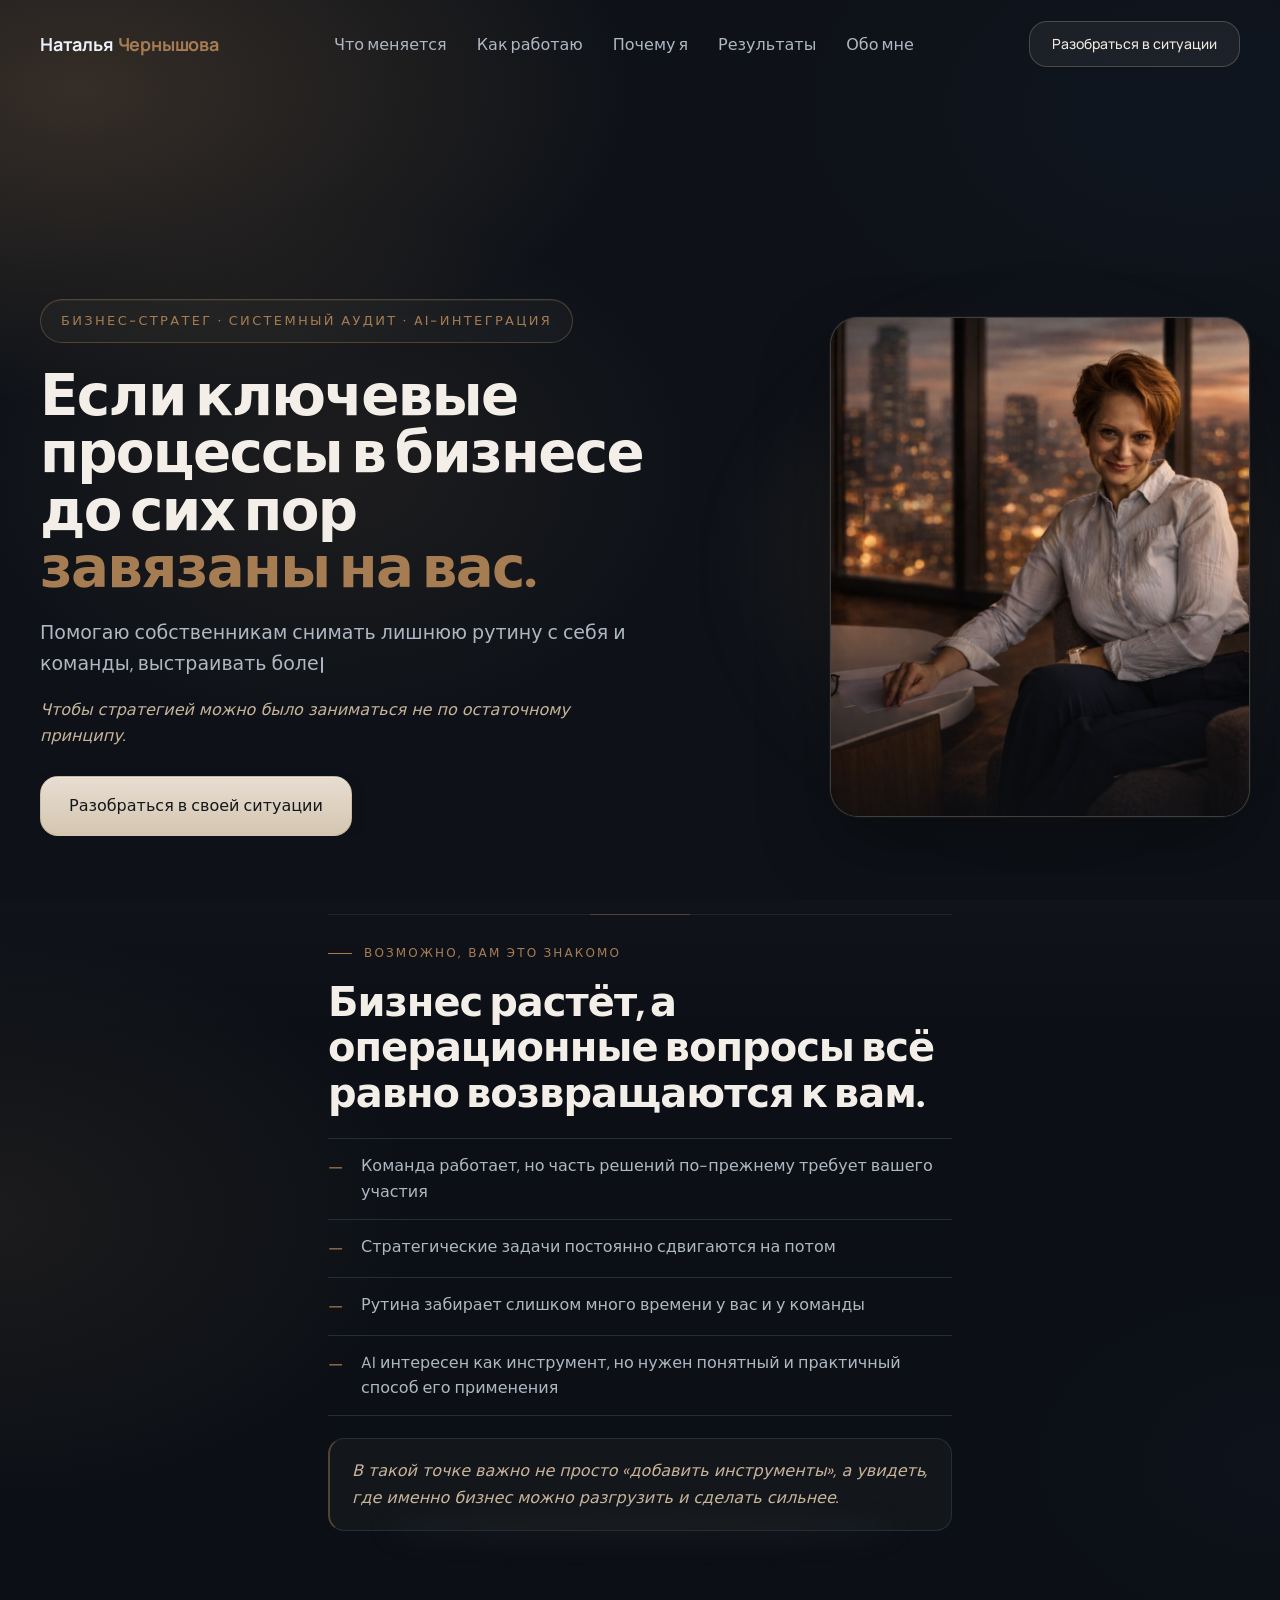
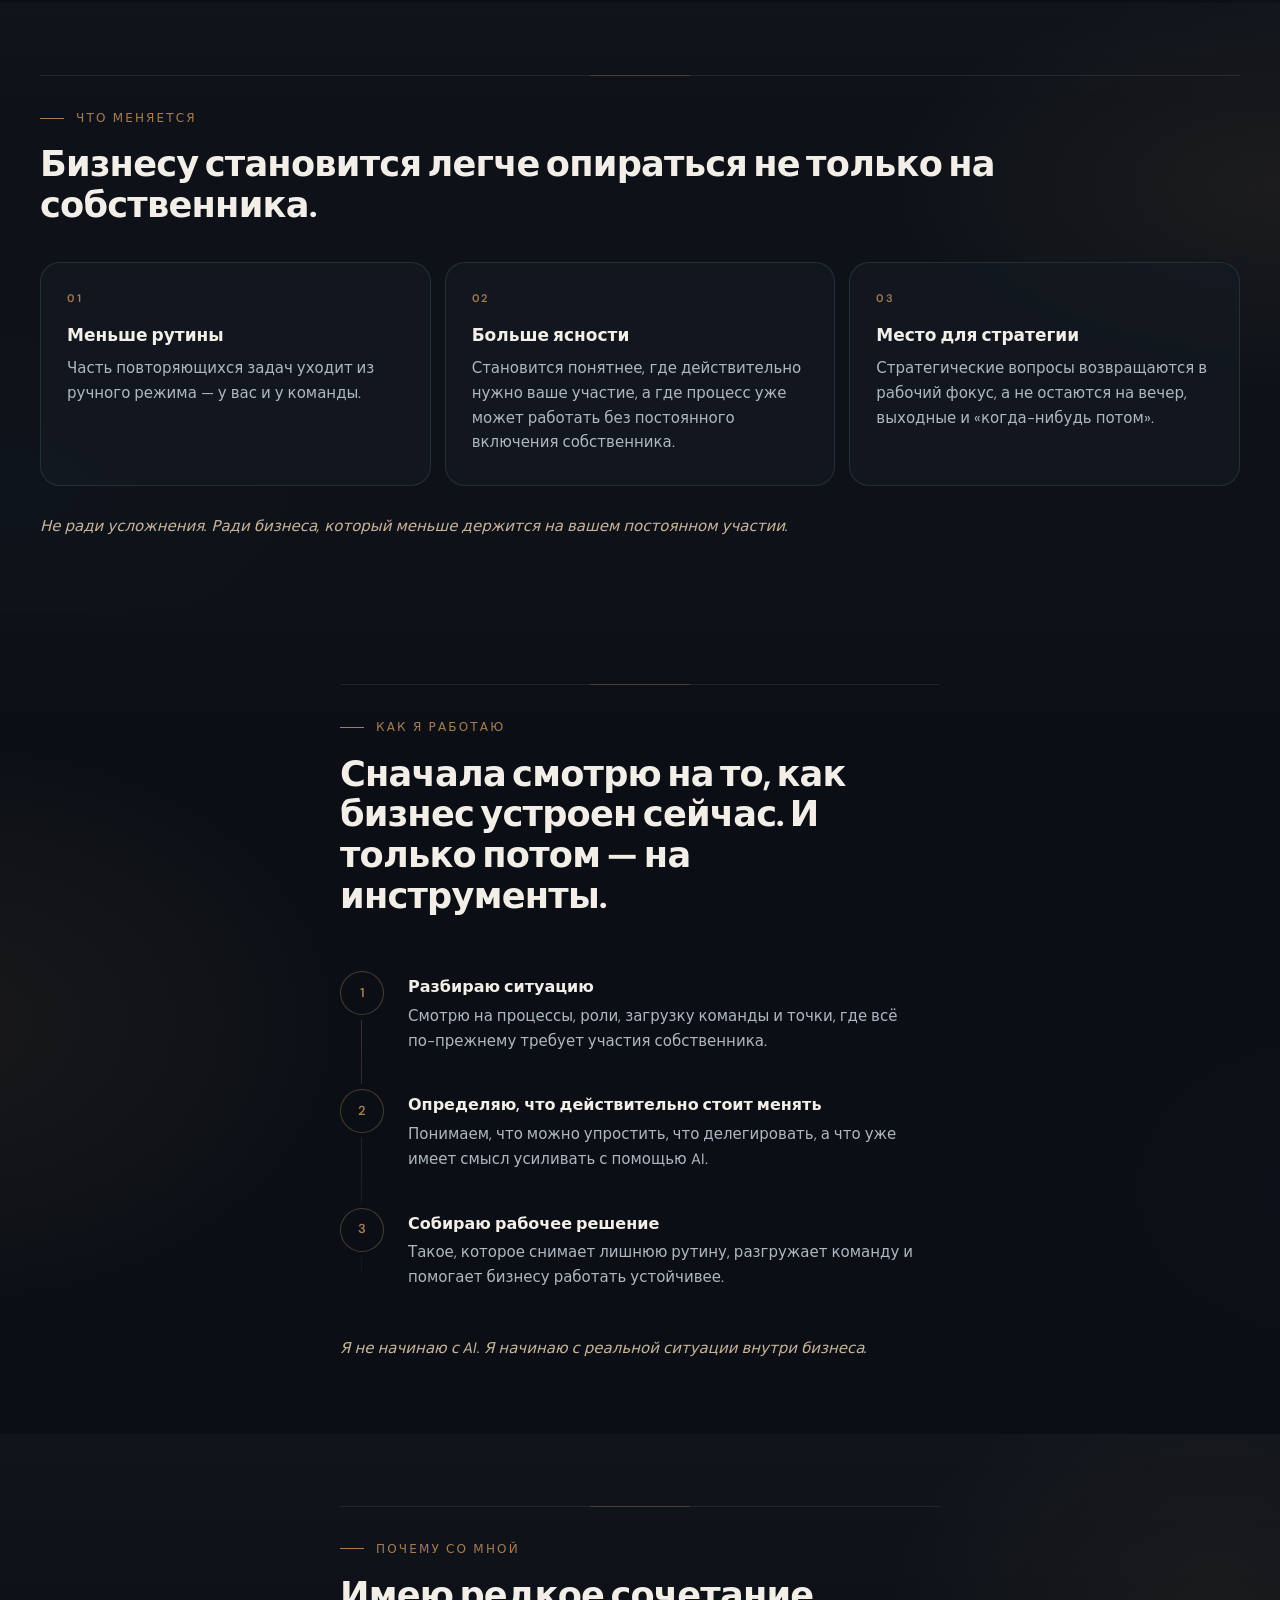
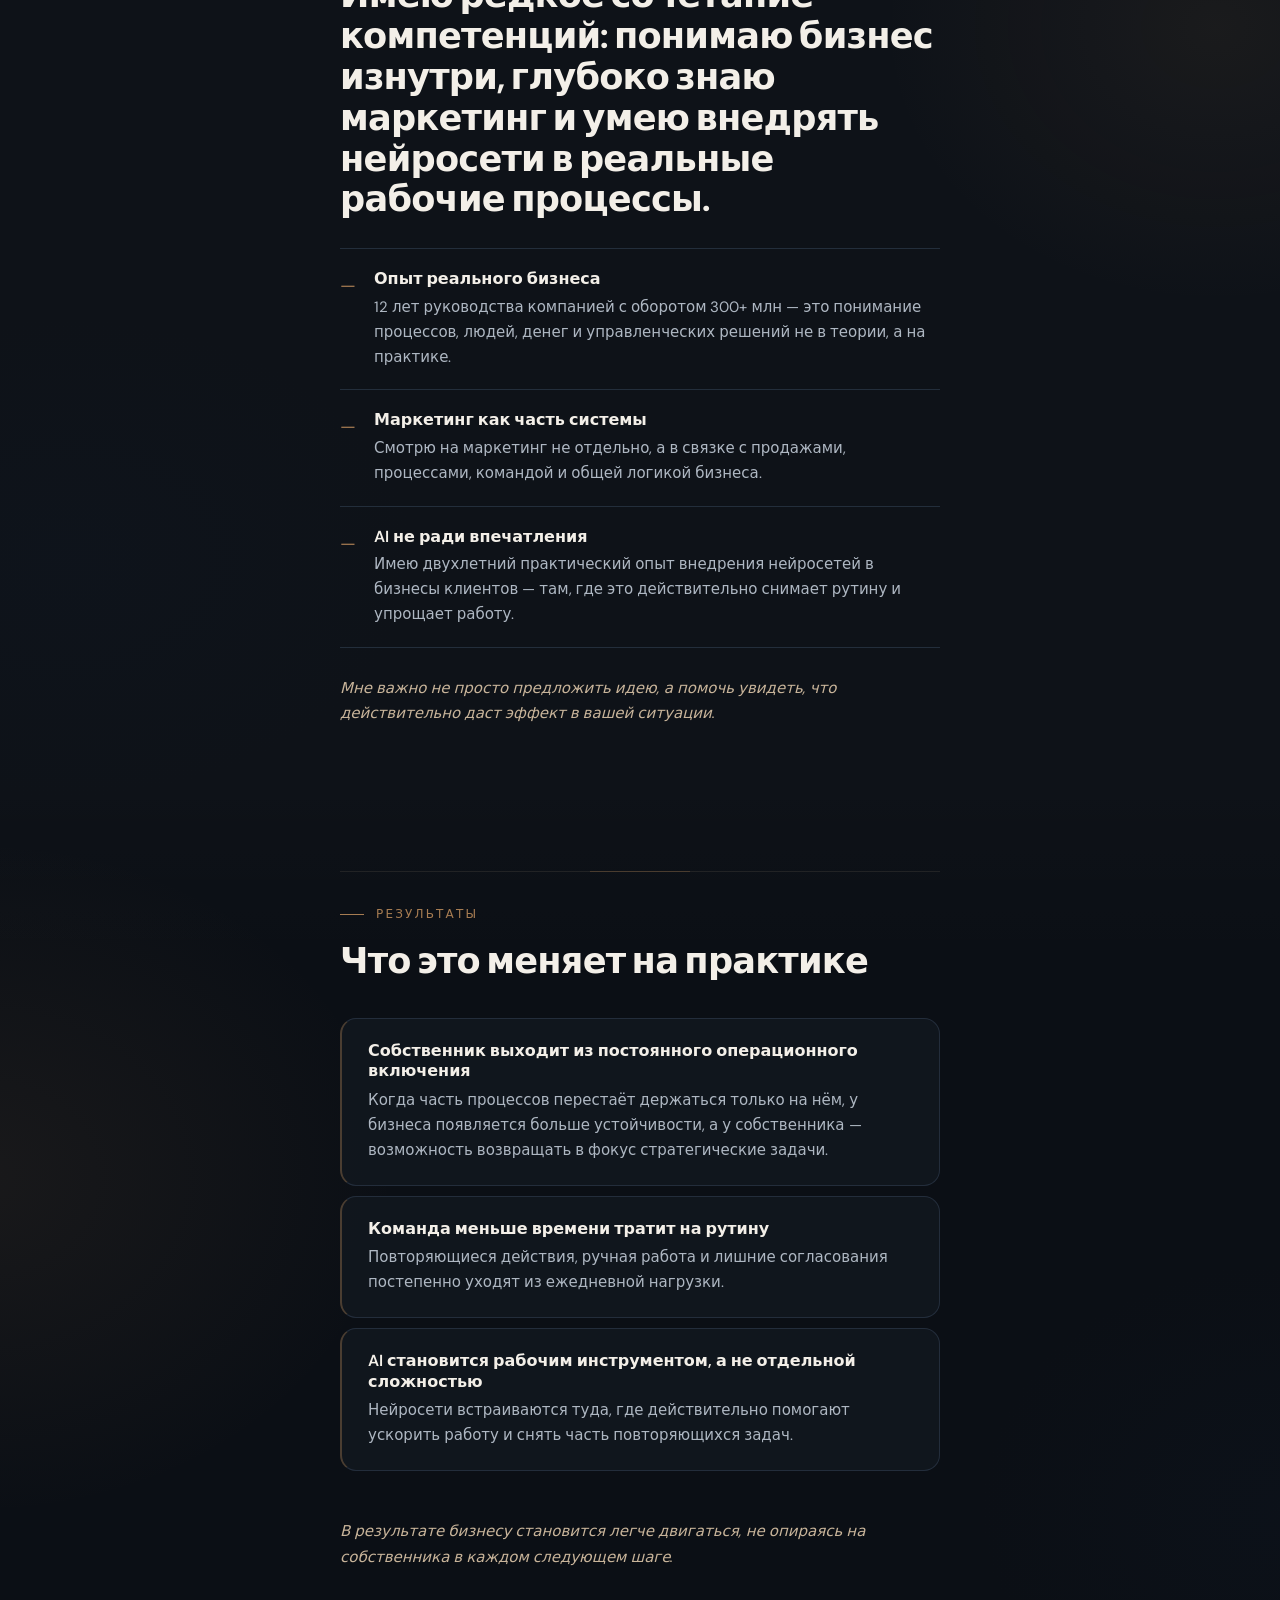
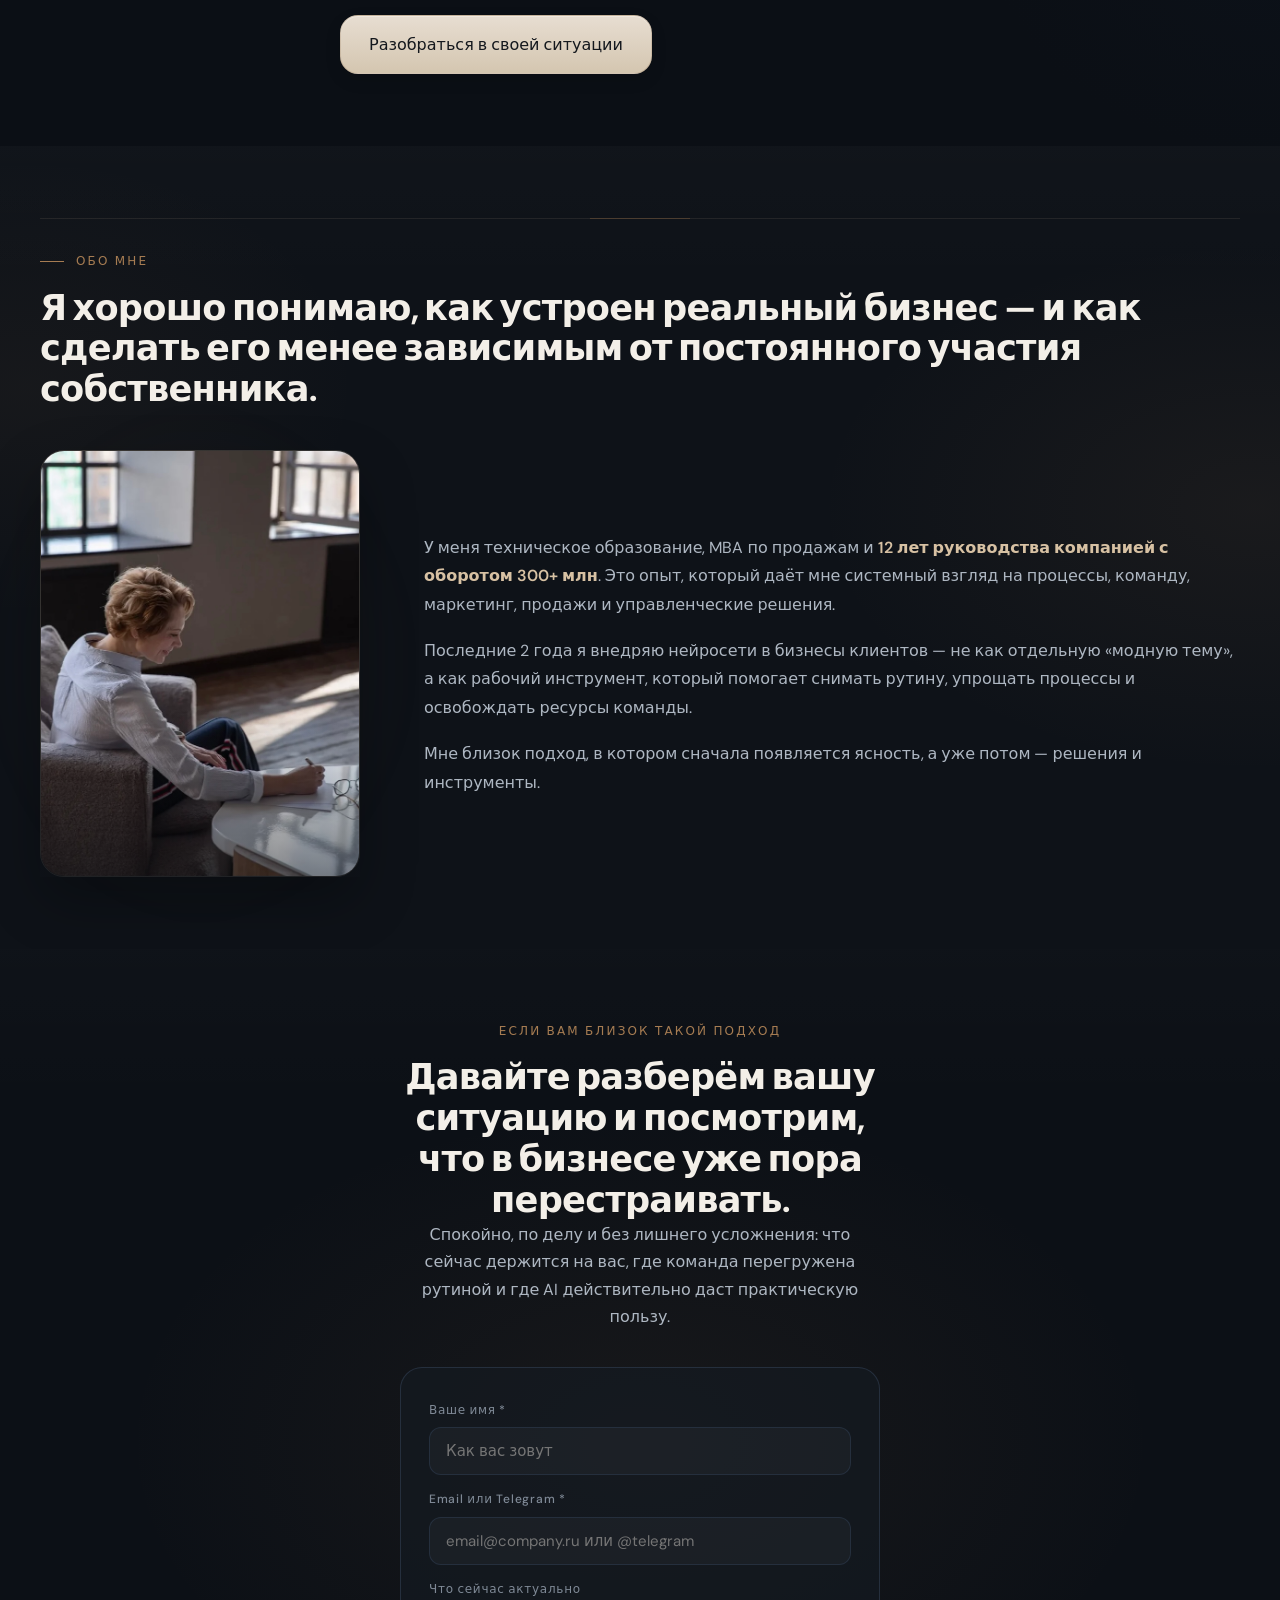
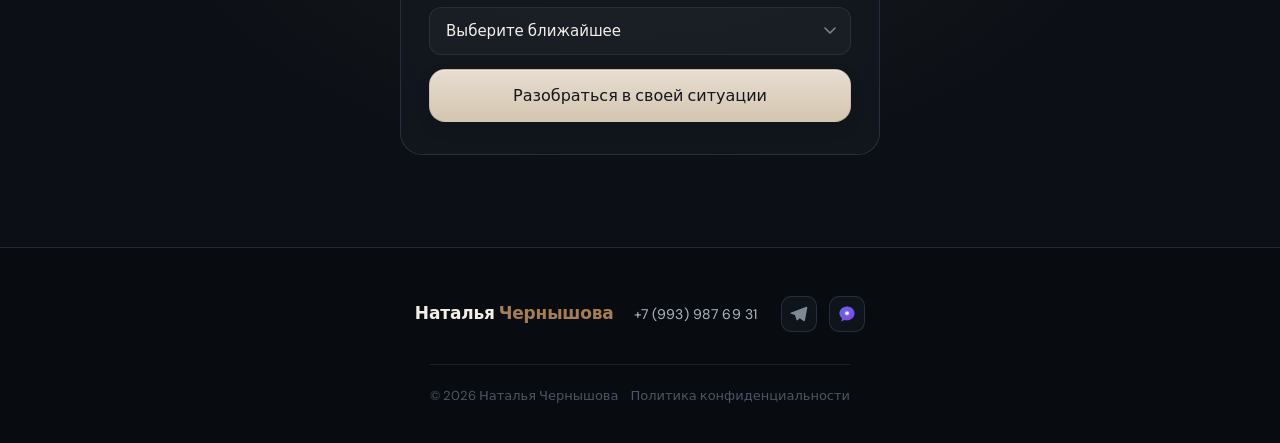
==== index.html @ c28d33af "Update landing: all sections redesigned, mobile responsive, photo added - All 8 sections redesigned " ====
<!DOCTYPE html>
<html lang="ru">
<head>
  <meta charset="UTF-8" />
  <meta name="viewport" content="width=device-width, initial-scale=1.0" />
  <title>Наталья Чернышова — Бизнес-стратег, системный аудит, AI-интеграция</title>
  <meta name="description" content="Помогаю собственникам снимать лишнюю рутину, выстраивать более ясные процессы и внедрять AI-инструменты там, где они действительно экономят время." />
  <link rel="preconnect" href="https://fonts.googleapis.com" />
  <link rel="preconnect" href="https://fonts.gstatic.com" crossorigin />
  <link href="https://fonts.googleapis.com/css2?family=DM+Sans:ital,wght@0,300;0,400;0,500;0,600;0,700;1,400&family=Manrope:wght@400;500;600;700;800&family=Plus+Jakarta+Sans:ital,wght@0,400;0,500;0,600;1,400&display=swap" rel="stylesheet" />

  <style>
  /* ─────────────────────────────────────
     RESET & VARIABLES
  ───────────────────────────────────── */
  *, *::before, *::after { box-sizing: border-box; margin: 0; padding: 0; }

  :root {
    --bg-1:        #040A1A;
    --bg-2:        #060F22;
    --bg-3:        #0A162E;
    --bg-4:        #0F1D38;

    --gold-1:      #9A7A3A;
    --gold-2:      #C4983C;
    --gold-3:      #DDB84E;
    --gold-4:      #EDD898;
    --gold-glow:   rgba(221,184,78,.12);

    --text:        #EDF1FA;
    --text-dim:    #8899BB;
    --text-muted:  #556070;

    --card-bg:     rgba(255,255,255,.048);
    --card-border: rgba(200,155,60,.20);
    --divider:     rgba(255,255,255,.06);

    --nav-h:       88px;
    --r:           16px;
    --tr:          .26s cubic-bezier(.4,0,.2,1);

    --font-h: 'Manrope', system-ui, sans-serif;
    --font-b: 'Plus Jakarta Sans', system-ui, sans-serif;
  }

  html { scroll-behavior: smooth; }

  body {
    font-family: var(--font-b);
    background: var(--bg-1);
    color: var(--text);
    line-height: 1.72;
    overflow-x: hidden;
    -webkit-font-smoothing: antialiased;
  }

  /* ─────────────────────────────────────
     SCROLL PROGRESS
  ───────────────────────────────────── */
  #progress {
    position: fixed; top: 0; left: 0; height: 2px; width: 0%;
    background: linear-gradient(90deg, var(--gold-2), var(--gold-4));
    z-index: 1000; transition: width .08s linear;
    pointer-events: none;
  }

  /* ─────────────────────────────────────
     LAYOUT
  ───────────────────────────────────── */
  .wrap  { max-width: 1020px; margin: 0 auto; padding: 0 28px; }
  .wrap--narrow { max-width: 760px; margin: 0 auto; padding: 0 28px; }
  section { padding: 100px 0; }

  /* ─────────────────────────────────────
     TYPOGRAPHY HELPERS
  ───────────────────────────────────── */
  .label {
    font-family: var(--font-h);
    font-size: .68rem;
    font-weight: 600;
    letter-spacing: .22em;
    text-transform: uppercase;
    color: var(--gold-2);
    display: flex; align-items: center; gap: 10px;
    margin-bottom: 20px;
  }
  .label::before {
    content: ''; display: block;
    width: 24px; height: 1px;
    background: var(--gold-2); flex-shrink: 0;
  }

  h2 {
    font-family: var(--font-h);
    font-size: clamp(1.75rem, 4vw, 2.7rem);
    font-weight: 700;
    line-height: 1.13;
    margin-bottom: 20px;
    letter-spacing: -.02em;
  }

  .section-lead {
    color: var(--text-dim);
    font-size: 1.05rem;
    line-height: 1.8;
    max-width: 620px;
    margin-bottom: 52px;
  }

  .gold-accent {
    background: linear-gradient(95deg, var(--gold-2), var(--gold-4));
    -webkit-background-clip: text;
    -webkit-text-fill-color: transparent;
    background-clip: text;
  }

  /* ─────────────────────────────────────
     NAVIGATION
  ───────────────────────────────────── */
  nav {
    position: fixed; top: 0; left: 0; right: 0;
    height: var(--nav-h); z-index: 900;
    transition: background var(--tr), box-shadow var(--tr);
  }
  nav.scrolled {
    background: rgba(14,18,24,.92);
    backdrop-filter: blur(16px) saturate(140%);
    box-shadow: 0 1px 0 rgba(38,49,64,.8);
  }
  .nav-in {
    height: 100%;
    display: flex; align-items: center; justify-content: space-between;
    max-width: 1280px; margin: 0 auto; padding: 0 40px;
  }
  .nav-logo {
    font-family: var(--font-h);
    font-weight: 700; font-size: 1.125rem;
    color: var(--text); text-decoration: none;
    letter-spacing: -.01em;
  }
  .nav-logo em {
    font-style: normal;
    background: linear-gradient(95deg, var(--gold-2), var(--gold-4));
    -webkit-background-clip: text;
    -webkit-text-fill-color: transparent;
    background-clip: text;
  }
  .nav-links {
    display: flex; align-items: center; gap: 2px;
    list-style: none;
  }
  .nav-links a {
    color: #AEB7C2; text-decoration: none;
    font-size: 1rem; font-weight: 500;
    padding: 8px 14px; border-radius: 8px;
    transition: color 180ms ease, background 180ms ease;
  }
  .nav-links a:hover, .nav-links a.active {
    color: #F3EFE8;
    background: rgba(166,124,82,.07);
  }
  .nav-btn {
    font-family: var(--font-h); font-weight: 500;
    font-size: .875rem; color: #EFE8DD;
    background: rgba(241,230,216,0.06);
    border: 1px solid rgba(215,193,163,0.25);
    border-radius: 18px;
    padding: 10px 22px; cursor: pointer;
    text-decoration: none;
    transition: background 180ms ease, border-color 180ms ease;
    white-space: nowrap;
  }
  .nav-btn:hover {
    background: rgba(241,230,216,0.10);
    border-color: rgba(215,193,163,0.34);
  }

  /* burger */
  .burger {
    display: none; flex-direction: column; gap: 5px;
    background: none; border: none; cursor: pointer; padding: 4px;
  }
  .burger span {
    display: block; width: 22px; height: 2px;
    background: var(--text); border-radius: 2px;
    transition: var(--tr);
  }
  .burger.open span:nth-child(1) { transform: translateY(7px) rotate(45deg); }
  .burger.open span:nth-child(2) { opacity: 0; }
  .burger.open span:nth-child(3) { transform: translateY(-7px) rotate(-45deg); }

  .mobile-nav {
    display: none; position: fixed; inset: 0;
    background: rgba(14,18,24,.97);
    backdrop-filter: blur(24px);
    z-index: 800;
    flex-direction: column; align-items: center; justify-content: center; gap: 4px;
  }
  .mobile-nav.open { display: flex; }
  .mobile-nav a {
    color: var(--text); text-decoration: none;
    font-family: var(--font-h); font-size: 1.35rem; font-weight: 700;
    padding: 14px 36px; border-radius: 12px;
    transition: color var(--tr), background var(--tr);
  }
  .mobile-nav a:hover { color: var(--gold-3); background: rgba(221,184,78,.06); }

  /* ─────────────────────────────────────
     REVEAL ANIMATIONS
  ───────────────────────────────────── */
  .r {
    opacity: 0; transform: translateY(12px);
    transition: opacity .6s ease, transform .6s ease;
  }
  .r.in { opacity: 1; transform: none; }
  .r.d1 { transition-delay: .10s; }
  .r.d2 { transition-delay: .20s; }
  .r.d3 { transition-delay: .30s; }
  .r.d4 { transition-delay: .40s; }
  .r.d5 { transition-delay: .50s; }

  /* ─────────────────────────────────────
     SECTION 1 — HERO
  ───────────────────────────────────── */
  #hero {
    min-height: 100svh;
    display: flex; align-items: flex-end;
    padding-top: var(--nav-h);
    padding-bottom: 64px;
    position: relative; overflow: hidden;
  }

  /* Mesh background */
  #hero::before {
    content: ''; position: absolute; inset: 0; z-index: 0;
    background:
      radial-gradient(ellipse 65% 50% at 8% 15%,  rgba(196,152,60,.09) 0%, transparent 55%),
      radial-gradient(ellipse 50% 45% at 88% 82%, rgba(59,82,140,.10)  0%, transparent 55%),
      linear-gradient(165deg, var(--bg-1) 0%, var(--bg-2) 55%, var(--bg-3) 100%);
  }
  /* Subtle dot grid */
  #hero::after {
    content: ''; position: absolute; inset: 0; z-index: 0;
    background-image: radial-gradient(circle, rgba(200,155,60,.14) 1px, transparent 1px);
    background-size: 44px 44px;
    mask-image: radial-gradient(ellipse 80% 80% at 50% 50%, black 0%, transparent 100%);
    animation: drift 28s linear infinite;
    opacity: .45;
  }
  @keyframes drift {
    from { background-position: 0 0; }
    to   { background-position: 44px 44px; }
  }

  .hero-in {
    position: relative; z-index: 1;
    max-width: 760px; margin: 0 auto; padding: 80px 28px;
  }

  .hero-label {
    font-family: var(--font-h);
    font-size: .7rem; font-weight: 600;
    letter-spacing: .22em; text-transform: uppercase;
    color: var(--gold-2);
    margin-bottom: 28px;
    display: flex; align-items: center; gap: 10px;
  }
  .hero-label::before {
    content: ''; display: block;
    width: 28px; height: 1px; background: var(--gold-2);
  }

  .hero-h1 {
    font-family: var(--font-h);
    font-size: clamp(2.2rem, 5.5vw, 3.8rem);
    font-weight: 800; line-height: 1.08;
    letter-spacing: -.03em;
    margin-bottom: 28px;
  }

  .hero-sub {
    font-size: clamp(1rem, 2vw, 1.15rem);
    color: var(--text-dim);
    line-height: 1.8;
    max-width: 580px;
    margin-bottom: 18px;
  }

  .hero-add {
    font-size: .97rem;
    color: var(--text-muted);
    font-style: italic;
    margin-bottom: 44px;
  }

  /* ─────────────────────────────────────
     BUTTONS
  ───────────────────────────────────── */
  .btn {
    display: inline-flex; align-items: center; gap: 8px;
    font-family: var(--font-h); font-weight: 600;
    font-size: .95rem; text-decoration: none;
    padding: 15px 32px; border-radius: 10px;
    border: none; cursor: pointer;
    transition: transform var(--tr), box-shadow var(--tr);
    white-space: nowrap;
  }
  .btn-gold {
    background: linear-gradient(135deg, var(--gold-2), var(--gold-3));
    color: #060c18;
  }
  .btn-gold:hover {
    transform: translateY(-2px);
    box-shadow: 0 10px 32px var(--gold-glow);
  }
  .btn-outline {
    background: transparent;
    color: var(--gold-3);
    border: 1px solid var(--card-border);
  }
  .btn-outline:hover {
    border-color: var(--gold-3);
    transform: translateY(-1px);
  }

  /* ─────────────────────────────────────
     DIVIDER LINE
  ───────────────────────────────────── */
  .gold-rule {
    width: 48px; height: 2px;
    background: linear-gradient(90deg, var(--gold-2), var(--gold-3));
    border-radius: 2px; margin-bottom: 40px;
  }

  /* ─────────────────────────────────────
     SECTION 2 — PAIN
  ───────────────────────────────────── */
  #pain { background: var(--bg-1); }

  .pain-bullets {
    list-style: none;
    margin: 32px 0;
    display: flex; flex-direction: column; gap: 0;
  }
  .pain-bullets li {
    display: flex; align-items: flex-start; gap: 16px;
    padding: 18px 0;
    border-bottom: 1px solid var(--divider);
    font-size: .97rem; color: var(--text-dim);
    line-height: 1.6;
  }
  .pain-bullets li:first-child { border-top: 1px solid var(--divider); }
  .pain-dash {
    color: var(--gold-2); font-size: 1.1rem;
    line-height: 1.6; flex-shrink: 0;
    font-weight: 700;
  }

  .pain-close {
    font-size: .97rem;
    color: var(--text-dim);
    line-height: 1.8;
    padding: 28px 24px;
    background: var(--card-bg);
    border: 1px solid var(--divider);
    border-radius: var(--r);
    border-left: 2px solid var(--gold-2);
  }

  /* ─────────────────────────────────────
     SECTION 3 — WHAT CHANGES (cards)
  ───────────────────────────────────── */
  #changes {
    background: linear-gradient(180deg, var(--bg-1) 0%, var(--bg-2) 100%);
  }

  .cards-3 {
    display: grid;
    grid-template-columns: repeat(3, 1fr);
    gap: 16px;
    margin-bottom: 36px;
  }

  .card {
    background: var(--card-bg);
    border: 1px solid var(--card-border);
    border-radius: var(--r);
    padding: 28px 24px;
    transition: transform var(--tr), border-color var(--tr), box-shadow var(--tr);
    position: relative; overflow: hidden;
  }
  .card::before {
    content: ''; position: absolute;
    top: 0; left: 0; right: 0; height: 2px;
    background: linear-gradient(90deg, transparent, var(--gold-2), transparent);
    opacity: 0; transition: opacity var(--tr);
  }
  .card:hover {
    transform: translateY(-4px);
    border-color: rgba(200,155,60,.4);
    box-shadow: 0 14px 40px rgba(0,0,0,.25);
  }
  .card:hover::before { opacity: 1; }

  .card-num {
    font-family: var(--font-h);
    font-size: 2rem; font-weight: 800;
    background: linear-gradient(135deg, var(--gold-1), var(--gold-3));
    -webkit-background-clip: text;
    -webkit-text-fill-color: transparent;
    background-clip: text;
    line-height: 1; margin-bottom: 16px;
    opacity: .6;
  }
  .card h3 {
    font-family: var(--font-h);
    font-size: 1.05rem; font-weight: 700;
    color: var(--text); margin-bottom: 10px;
    line-height: 1.3;
  }
  .card p {
    font-size: .9rem; color: var(--text-dim);
    line-height: 1.68;
  }

  .section-note {
    font-size: .92rem; color: var(--text-muted);
    font-style: italic;
    text-align: center;
    padding-top: 8px;
  }

  /* ─────────────────────────────────────
     SECTION 4 — PROCESS (steps)
  ───────────────────────────────────── */
  #process { background: var(--bg-2); }

  .steps {
    display: flex; flex-direction: column; gap: 0;
    position: relative; margin-bottom: 36px;
  }
  .steps::before {
    content: ''; position: absolute;
    left: 25px; top: 28px; bottom: 28px; width: 1px;
    background: linear-gradient(180deg, var(--gold-2), rgba(196,152,60,.08));
  }

  .step {
    display: flex; gap: 28px; align-items: flex-start;
    padding: 22px 0;
  }
  .step-dot {
    width: 52px; height: 52px; flex-shrink: 0;
    background: var(--bg-2);
    border: 1.5px solid var(--gold-2);
    border-radius: 50%;
    display: flex; align-items: center; justify-content: center;
    font-family: var(--font-h); font-size: .9rem; font-weight: 800;
    color: var(--gold-3);
    position: relative; z-index: 1;
    box-shadow: 0 0 0 6px var(--bg-2);
  }
  .step-body { padding-top: 8px; }
  .step-body h3 {
    font-family: var(--font-h);
    font-size: 1.05rem; font-weight: 700;
    color: var(--text); margin-bottom: 6px;
  }
  .step-body p {
    font-size: .92rem; color: var(--text-dim);
    line-height: 1.68; max-width: 540px;
  }

  /* ─────────────────────────────────────
     SECTION 5 — WHY ME
  ───────────────────────────────────── */
  #why {
    background: linear-gradient(180deg, var(--bg-2) 0%, var(--bg-1) 100%);
  }

  .why-lead {
    font-size: clamp(1rem, 2vw, 1.12rem);
    color: var(--text-dim);
    line-height: 1.78;
    max-width: 660px;
    margin-bottom: 48px;
  }

  /* ─────────────────────────────────────
     SECTION 6 — RESULTS
  ───────────────────────────────────── */
  #results { background: var(--bg-1); }

  .cases {
    display: flex; flex-direction: column; gap: 12px;
    margin-bottom: 48px;
  }
  .case-item {
    background: var(--card-bg);
    border: 1px solid var(--card-border);
    border-radius: var(--r);
    padding: 28px 28px 28px 32px;
    position: relative;
    transition: border-color var(--tr), box-shadow var(--tr);
    border-left: 2px solid var(--gold-2);
  }
  .case-item:hover {
    border-color: rgba(200,155,60,.4);
    box-shadow: 0 8px 28px rgba(0,0,0,.2);
  }
  .case-item h3 {
    font-family: var(--font-h);
    font-size: 1rem; font-weight: 700;
    color: var(--text); margin-bottom: 8px;
  }
  .case-item p {
    font-size: .9rem; color: var(--text-dim);
    line-height: 1.68;
  }

  .cta-center {
    display: flex; flex-direction: column; align-items: center; gap: 16px;
  }

  /* ─────────────────────────────────────
     SECTION 7 — ABOUT
  ───────────────────────────────────── */
  #about {
    background: linear-gradient(180deg, var(--bg-1) 0%, var(--bg-2) 100%);
  }

  .about-text {
    font-size: clamp(.95rem, 1.8vw, 1.02rem);
    color: var(--text-dim);
    line-height: 1.82;
  }
  .about-text p + p { margin-top: 20px; }
  .about-text strong { color: var(--text); font-weight: 600; }

  /* ─────────────────────────────────────
     SECTION 8 — CONTACT / CTA
  ───────────────────────────────────── */
  #contact {
    background: var(--bg-2);
    position: relative; overflow: hidden;
  }
  #contact::before {
    content: ''; position: absolute;
    inset: 0; z-index: 0;
    background: radial-gradient(ellipse 70% 60% at 50% 50%, rgba(196,152,60,.055) 0%, transparent 70%);
    pointer-events: none;
  }

  .contact-in {
    position: relative; z-index: 1;
    max-width: 640px; margin: 0 auto; padding: 0 28px;
    text-align: center;
  }

  .contact-in h2 { margin-bottom: 18px; }

  .contact-sub {
    font-size: 1rem; color: var(--text-dim);
    line-height: 1.8; margin-bottom: 40px;
  }

  /* Form */
  .form-wrap {
    background: var(--card-bg);
    border: 1px solid var(--card-border);
    border-radius: 20px;
    padding: 36px 32px;
    text-align: left;
    margin-bottom: 24px;
  }

  .form-group { margin-bottom: 14px; }
  .form-group label {
    display: block;
    font-family: var(--font-h);
    font-size: .78rem; font-weight: 600;
    color: var(--text-dim);
    margin-bottom: 6px; letter-spacing: .03em;
  }
  .form-group input,
  .form-group textarea,
  .form-group select {
    width: 100%;
    background: rgba(255,255,255,.04);
    border: 1px solid rgba(255,255,255,.10);
    border-radius: 10px;
    padding: 12px 16px;
    color: var(--text);
    font-family: var(--font-b); font-size: .92rem;
    outline: none; appearance: none;
    transition: border-color var(--tr), box-shadow var(--tr);
  }
  .form-group select {
    cursor: pointer;
    background-image: url("data:image/svg+xml,%3Csvg width='12' height='7' fill='none' xmlns='http://www.w3.org/2000/svg'%3E%3Cpath d='M1 1l5 5 5-5' stroke='%238899BB' stroke-width='1.5' stroke-linecap='round' stroke-linejoin='round'/%3E%3C/svg%3E");
    background-repeat: no-repeat; background-position: right 14px center;
    padding-right: 38px;
  }
  .form-group select option { background: #0a162e; }
  .form-group textarea { resize: vertical; min-height: 88px; }
  .form-group input:focus,
  .form-group textarea:focus,
  .form-group select:focus {
    border-color: rgba(221,184,78,.48);
    box-shadow: 0 0 0 3px rgba(221,184,78,.07);
  }
  .form-group input.err  { border-color: rgba(239,68,68,.5); }
  .form-group input.ok,
  .form-group textarea.ok { border-color: rgba(34,197,94,.35); }

  .form-submit { margin-top: 6px; }
  .form-submit .btn { width: 100%; justify-content: center; }

  .form-success {
    display: none; text-align: center; padding: 16px 0;
  }
  .form-success.show { display: block; }
  .form-success-ico { font-size: 2.2rem; margin-bottom: 10px; }
  .form-success h3 { font-family: var(--font-h); font-size: 1.2rem; margin-bottom: 8px; }
  .form-success p  { font-size: .9rem; color: var(--text-dim); }

  .contact-tg {
    font-size: .88rem; color: var(--text-muted);
    display: flex; align-items: center; justify-content: center; gap: 6px;
  }
  .contact-tg a {
    color: var(--gold-3); text-decoration: none; font-weight: 600;
    font-family: var(--font-h);
  }
  .contact-tg a:hover { color: var(--gold-4); }

  /* ─────────────────────────────────────
     FOOTER
  ───────────────────────────────────── */
  footer {
    background: var(--bg-1);
    border-top: 1px solid var(--divider);
    padding: 40px 0;
  }
  .footer-in {
    max-width: 1020px; margin: 0 auto; padding: 0 28px;
    display: flex; align-items: center; justify-content: space-between;
    flex-wrap: wrap; gap: 16px;
  }
  .footer-logo {
    font-family: var(--font-h); font-weight: 800; font-size: .95rem;
    color: var(--text); text-decoration: none;
  }
  .footer-logo em {
    font-style: normal;
    background: linear-gradient(95deg, var(--gold-2), var(--gold-4));
    -webkit-background-clip: text;
    -webkit-text-fill-color: transparent;
    background-clip: text;
  }
  .footer-copy { font-size: .8rem; color: var(--text-muted); }
  .footer-links {
    display: flex; gap: 20px; list-style: none;
  }
  .footer-links a {
    font-size: .82rem; color: var(--text-muted);
    text-decoration: none; transition: color var(--tr);
  }
  .footer-links a:hover { color: var(--gold-3); }

  /* ─────────────────────────────────────
     RESPONSIVE
  ───────────────────────────────────── */
  @media (max-width: 860px) {
    section { padding: 72px 0; }
    .cards-3 { grid-template-columns: 1fr; }
    .nav-links, .nav-btn { display: none; }
    .burger { display: flex; }
    .hero-in { padding: 60px 24px; }
    .steps::before { display: none; }
    .step { gap: 18px; }
    .form-wrap { padding: 24px 20px; }
    .footer-links { display: none; }
  }

  @media (max-width: 560px) {
    .wrap, .wrap--narrow { padding: 0 18px; }
    .hero-in { padding: 52px 18px; }
    h2 { font-size: clamp(1.5rem, 6.5vw, 2rem); }
    .hero-h1 { font-size: clamp(1.9rem, 7vw, 2.8rem); }
    .case-item { padding: 22px 20px 22px 24px; }
  }

  @media (prefers-reduced-motion: reduce) {
    *, *::before, *::after {
      animation-duration: .01ms !important;
      transition-duration: .01ms !important;
    }
  }

  /* ═══════════════════════════════════════
     HERO v2 — QUIET LUXURY / DARK PREMIUM MINIMALISM
     Applied only to the first screen.
  ═══════════════════════════════════════ */

  @font-face {
    font-family: 'TT Hoves';
    src: local('TT Hoves'), local('TT Hoves Pro'), local('TT-Hoves');
    font-weight: 100 900;
    font-style: normal;
  }

  /* ── Nav scrolled state ── */
  nav.scrolled {
    background: rgba(14,18,24,.93);
    backdrop-filter: blur(16px) saturate(140%);
    box-shadow: 0 1px 0 rgba(166,124,82,.12);
  }

  /* Logo: bronze accent on last name, plain color */
  .nav-logo em {
    font-style: normal;
    color: #A67C52;
    background: none;
    -webkit-text-fill-color: #A67C52;
    background-clip: unset;
    -webkit-background-clip: unset;
  }

  /* ── Hero background ── */
  #hero {
    background: #0E1218;
  }
  /* Ambient glows */
  #hero::before {
    content: '';
    position: absolute; inset: 0; z-index: 0;
    background:
      /* Тёплое бронзовое свечение — верхний левый угол */
      radial-gradient(ellipse 72% 58% at 6% 10%, rgba(166,124,82,0.26) 0%, transparent 60%),
      /* Тёплый glow в зоне текстового блока */
      radial-gradient(ellipse 48% 50% at 26% 52%, rgba(166,124,82,0.10) 0%, transparent 58%),
      /* Холодное затемнение справа сверху */
      radial-gradient(ellipse 58% 52% at 94% 12%, rgba(15,25,40,0.45) 0%, transparent 55%),
      /* Лёгкий тёплый подсвет под фото (правая зона) */
      radial-gradient(ellipse 44% 40% at 78% 60%, rgba(140,100,60,0.09) 0%, transparent 52%);
    pointer-events: none;
  }
  /* Noise overlay для материальности поверхности */
  #hero::after {
    content: '';
    position: absolute; inset: 0; z-index: 0;
    background-image: url("data:image/svg+xml,%3Csvg xmlns='http://www.w3.org/2000/svg' width='300' height='300'%3E%3Cfilter id='n'%3E%3CfeTurbulence type='fractalNoise' baseFrequency='0.75' numOctaves='4' stitchTiles='stitch'/%3E%3C/filter%3E%3Crect width='300' height='300' filter='url(%23n)' opacity='1'/%3E%3C/svg%3E");
    background-repeat: repeat;
    background-size: 300px 300px;
    opacity: 0.03;
    mix-blend-mode: soft-light;
    pointer-events: none;
    animation: none;
  }

  /* ── Hero inner layout ── */
  #hero .hero-in {
    font-family: 'TT Hoves', 'DM Sans', system-ui, sans-serif;
    max-width: 1280px;
    margin: 0 auto;
    padding: 0 40px;
    display: grid;
    grid-template-columns: 56% 44%;
    gap: 64px;
    align-items: center;
    width: 100%;
    position: relative;
    z-index: 1;
  }

  /* ── Left text column ── */
  .hero-left {
    min-width: 0;
    overflow: hidden;
  }

  /* ── Supra-label pill badge ── */
  #hero .hero-label {
    display: inline-flex;
    align-items: center;
    padding: 10px 20px;
    border-radius: 999px;
    border: 1px solid rgba(166,124,82,0.38);
    background: rgba(242,233,221,0.03);
    backdrop-filter: blur(8px);
    box-shadow: inset 0 1px 0 rgba(255,255,255,0.05);
    color: #A67C52;
    font-family: 'TT Hoves', 'DM Sans', system-ui, sans-serif;
    font-size: 13px;
    font-weight: 500;
    letter-spacing: 0.18em;
    text-transform: uppercase;
    gap: 0;
    margin-bottom: 24px;
  }
  #hero .hero-label::before { display: none; }

  /* ── H1 ── */
  #hero .hero-h1 {
    color: #F3EFE8;
    font-family: 'TT Hoves', 'DM Sans', system-ui, sans-serif;
    font-size: clamp(2.4rem, 4.4vw, 62px);
    font-weight: 700;
    line-height: 1.02;
    letter-spacing: -0.03em;
    margin-bottom: 20px;
  }

  /* Bronze accent — flat color, no gradient, no underline */
  #hero .gold-accent {
    color: #A67C52;
    background: none;
    -webkit-text-fill-color: #A67C52;
    background-clip: unset;
    -webkit-background-clip: unset;
  }

  /* ── Subheading ── */
  #hero .hero-sub {
    color: #AEB7C2;
    font-family: 'TT Hoves', 'DM Sans', system-ui, sans-serif;
    font-size: 19px;
    line-height: 1.65;
    font-weight: 400;
    max-width: 620px;
    margin-bottom: 18px;
  }

  /* ── Additional italic line ── */
  #hero .hero-add {
    color: #C8B49A;
    font-family: 'TT Hoves', 'DM Sans', system-ui, sans-serif;
    font-size: 16px;
    line-height: 1.6;
    font-weight: 400;
    font-style: italic;
    max-width: 560px;
    margin-bottom: 28px;
  }

  /* ── CTA button — tactile premium ── */
  #hero .btn-gold {
    display: inline-flex;
    align-items: center;
    justify-content: center;
    padding: 15px 28px;
    min-height: 52px;
    border-radius: 18px;
    background: linear-gradient(180deg, #E7DDD1 0%, #D4C6B0 100%);
    border: 1px solid rgba(140,112,78,.22);
    color: #14181D;
    font-family: 'TT Hoves', 'DM Sans', system-ui, sans-serif;
    font-size: 16px;
    font-weight: 500;
    letter-spacing: 0em;
    text-decoration: none;
    cursor: pointer;
    position: relative;
    box-shadow:
      0 6px 16px rgba(0,0,0,.12),
      inset 0 1px 0 rgba(255,255,255,.32);
    transition: transform 200ms ease, box-shadow 200ms ease, background 200ms ease;
    white-space: nowrap;
  }
  /* Ambient glow под кнопкой */
  #hero .btn-gold::after {
    content: '';
    position: absolute;
    bottom: -14px; left: 10%; width: 80%; height: 28px;
    background: rgba(215,193,163,.13);
    filter: blur(18px);
    border-radius: 50%;
    z-index: -1;
    pointer-events: none;
    transition: opacity 200ms ease;
  }
  #hero .btn-gold:hover {
    transform: translateY(-1px);
    box-shadow:
      0 10px 24px rgba(0,0,0,.15),
      inset 0 1px 0 rgba(255,255,255,.34);
    background: linear-gradient(180deg, #EDE4D8 0%, #DBCEB8 100%);
    color: #14181D;
  }
  #hero .btn-gold:active {
    transform: translateY(0);
    box-shadow:
      0 3px 10px rgba(0,0,0,.10),
      inset 0 1px 0 rgba(255,255,255,.24);
    background: linear-gradient(180deg, #E0D6CA 0%, #CEC0AA 100%);
  }
  #hero .btn-gold:focus-visible {
    outline: none;
    box-shadow:
      0 6px 16px rgba(0,0,0,.12),
      inset 0 1px 0 rgba(255,255,255,.32),
      0 0 0 3px rgba(215,193,163,.18);
  }

  /* ── Photo column ── */
  .hero-photo-col {
    position: relative;
    display: flex;
    justify-content: center;
    align-items: center;
    min-width: 0;
  }
  /* Рассеянное тепло за фото */
  .hero-photo-col::before {
    content: '';
    position: absolute;
    inset: -15%;
    background: radial-gradient(ellipse 70% 65% at 50% 50%, rgba(166,124,82,0.11) 0%, transparent 68%);
    filter: blur(32px);
    z-index: 0;
    pointer-events: none;
  }
  .hero-photo-frame { position: relative; z-index: 1; }
  .hero-photo-frame {
    width: 100%;
    max-width: 420px;
    max-height: min(68vh, 500px);
    aspect-ratio: 4 / 5;
    border-radius: 28px;
    overflow: hidden;
    position: relative;
    background: #151B23;
    border: 1px solid rgba(215,193,163,0.22);
    box-shadow:
      0 32px 72px rgba(0,0,0,.32),
      0 0 0 1px rgba(166,124,82,0.08),
      inset 0 1px 0 rgba(255,255,255,.12);
  }
  .hero-photo-frame img {
    width: 100%; height: 100%;
    object-fit: cover;
    object-position: top center;
    display: block;
  }
  /* Bottom fade */
  .hero-photo-frame::after {
    content: '';
    position: absolute; inset: 0;
    background: linear-gradient(
      to bottom,
      transparent 55%,
      rgba(14,18,24,.60) 100%
    );
    pointer-events: none;
  }
  /* Remove old decorative border pseudo-element */
  .hero-photo-frame::before { display: none; }

  /* ── Laptop / mid breakpoint ── */
  @media (max-width: 1100px) {
    #hero .hero-in {
      gap: 44px;
    }
    #hero .hero-h1 {
      font-size: clamp(2.2rem, 4vw, 54px);
    }
    #hero .hero-sub {
      font-size: 18px;
    }
  }

  /* ── Tablet / Mobile ── */
  @media (max-width: 960px) {
    #hero { overflow: hidden; }
    #hero .hero-in {
      grid-template-columns: 1fr;
      gap: 32px;
      padding: 36px 20px 52px;
      max-width: 100%;
      width: 100%;
      min-width: 0;
    }
    .hero-photo-col {
      order: 2;
      justify-content: center;
    }
    .hero-photo-frame {
      max-width: 280px;
      aspect-ratio: 4 / 5;
      border-radius: 20px;
      margin: 0 auto;
    }
    .hero-left {
      width: 100%;
      max-width: 100%;
      min-width: 0;
      overflow: visible;
    }
    #hero .hero-h1 br { display: none; }
    #hero .hero-h1 {
      font-size: 48px;
      letter-spacing: -0.02em;
      overflow-wrap: break-word;
      word-break: break-word;
    }
    #hero .hero-sub {
      font-size: 18px;
      overflow-wrap: break-word;
      word-break: break-word;
    }
    #hero .hero-add {
      font-size: 16px;
      overflow-wrap: break-word;
      word-break: break-word;
    }
    #hero .hero-label {
      font-size: 12px;
      letter-spacing: 0.12em;
      padding: 8px 16px;
      white-space: normal;
      text-align: center;
      max-width: 100%;
      line-height: 1.5;
      box-sizing: border-box;
    }
    #hero .btn-gold {
      width: 100%;
      justify-content: center;
      box-sizing: border-box;
    }
  }

  @media (max-width: 560px) {
    #hero .hero-in { padding: 28px 20px 48px; }
    .hero-photo-frame { max-width: 220px; }
    #hero .hero-h1 { font-size: 36px; }
    #hero .hero-sub { font-size: 17px; }
  }

  /* ═══════════════════════════════════════
     SECTION 2 — PAIN v2 / QUIET LUXURY
  ═══════════════════════════════════════ */

  #pain {
    background: #0C1016;
    position: relative;
    overflow: hidden;
    padding-top: 14px;
    padding-bottom: 72px;
  }

  /* Ambient glows + верхний тёплый gradient fade */
  #pain::before {
    content: '';
    position: absolute; inset: 0; z-index: 0;
    background:
      linear-gradient(180deg, rgba(255,255,255,0.015) 0%, rgba(255,255,255,0) 20%),
      radial-gradient(ellipse 60% 70% at -2% 45%, rgba(166,124,82,0.10) 0%, transparent 58%),
      radial-gradient(ellipse 40% 50% at 100% 80%, rgba(15,25,40,0.30) 0%, transparent 52%);
    pointer-events: none;
  }

  #pain .wrap--narrow {
    position: relative;
    z-index: 1;
    max-width: 680px;
  }

  /* Верхний divider с центральным бронзовым акцентом */
  #pain .wrap--narrow::before {
    content: '';
    display: block;
    width: 100%;
    height: 1px;
    margin-bottom: 28px;
    background: linear-gradient(90deg,
      rgba(215,193,163,0.10) 0%,
      rgba(215,193,163,0.10) calc(50% - 50px),
      rgba(166,124,82,0.45)  calc(50% - 50px),
      rgba(166,124,82,0.45)  calc(50% + 50px),
      rgba(215,193,163,0.10) calc(50% + 50px),
      rgba(215,193,163,0.10) 100%
    );
  }

  /* ── Label ── */
  #pain .label {
    font-family: 'TT Hoves', 'DM Sans', system-ui, sans-serif;
    font-size: 12px;
    font-weight: 500;
    letter-spacing: 0.18em;
    text-transform: uppercase;
    color: #A67C52;
    display: flex; align-items: center; gap: 12px;
    margin-bottom: 16px;
  }
  #pain .label::before {
    content: ''; display: block;
    width: 24px; height: 1px;
    background: #A67C52; flex-shrink: 0;
  }

  /* ── H2 ── */
  #pain h2 {
    font-family: 'TT Hoves', 'DM Sans', system-ui, sans-serif;
    color: #F3EFE8;
    font-size: clamp(1.65rem, 3.2vw, 2.5rem);
    font-weight: 700;
    letter-spacing: -0.025em;
    line-height: 1.14;
    margin-bottom: 0;
  }

  /* ── Bullets list ── */
  #pain .pain-bullets {
    margin: 22px 0;
    gap: 0;
  }
  #pain .pain-bullets li {
    font-family: 'TT Hoves', 'DM Sans', system-ui, sans-serif;
    font-size: 16px;
    font-weight: 400;
    color: #AEB7C2;
    line-height: 1.6;
    padding: 14px 0;
    border-bottom: 1px solid rgba(38,49,64,0.9);
    gap: 18px;
    transition: color 200ms ease;
  }
  #pain .pain-bullets li:first-child {
    border-top: 1px solid rgba(38,49,64,0.9);
  }
  #pain .pain-bullets li:hover {
    color: #C8BAA8;
  }
  #pain .pain-dash {
    color: #A67C52;
    font-weight: 400;
    font-size: 1.1rem;
    line-height: 1.65;
    flex-shrink: 0;
  }

  /* ── Вывод / closing statement ── */
  #pain .pain-close {
    font-family: 'TT Hoves', 'DM Sans', system-ui, sans-serif;
    font-size: 16px;
    font-weight: 400;
    font-style: italic;
    line-height: 1.72;
    color: #C8B49A;
    background: rgba(242,233,221,0.03);
    border: 1px solid rgba(38,49,64,0.9);
    border-left: 2px solid rgba(166,124,82,0.45);
    border-radius: 16px;
    padding: 18px 22px;
    position: relative;
  }
  /* Тонкий ambient glow под выводом */
  #pain .pain-close::after {
    content: '';
    position: absolute;
    bottom: -10px; left: 8%; width: 84%; height: 20px;
    background: rgba(166,124,82,0.07);
    filter: blur(14px);
    border-radius: 50%;
    z-index: -1;
    pointer-events: none;
  }

  @media (max-width: 860px) {
    #pain h2 { font-size: clamp(1.45rem, 5vw, 1.9rem); }
    #pain .pain-bullets li { font-size: 15px; padding: 17px 0; }
    #pain .pain-close { font-size: 15px; padding: 22px 22px; }
  }

  /* ══════════════════════════════════════════════
     SHARED — секционная типографика, общие элементы
  ══════════════════════════════════════════════ */

  /* Скрываем старый gold-rule */
  .gold-rule { display: none; }

  /* Общий стиль label для всех секций 3–8 */
  #changes .label, #process .label, #why .label,
  #results .label, #about .label, #contact .label {
    font-family: 'TT Hoves', 'DM Sans', system-ui, sans-serif;
    font-size: 12px;
    font-weight: 500;
    letter-spacing: 0.18em;
    text-transform: uppercase;
    color: #A67C52;
    display: flex; align-items: center; gap: 12px;
    margin-bottom: 16px;
  }
  #changes .label::before, #process .label::before, #why .label::before,
  #results .label::before, #about .label::before {
    content: ''; display: block;
    width: 24px; height: 1px;
    background: #A67C52; flex-shrink: 0;
  }
  #contact .label { justify-content: center; }
  #contact .label::before { display: none; }

  /* Общий h2 для секций 3–8 */
  #changes h2, #process h2, #why h2,
  #results h2, #about h2, #contact h2 {
    font-family: 'TT Hoves', 'DM Sans', system-ui, sans-serif;
    color: #F3EFE8;
    font-size: clamp(1.55rem, 2.8vw, 2.2rem);
    font-weight: 700;
    letter-spacing: -0.022em;
    line-height: 1.16;
    margin-bottom: 0;
  }

  /* section-note общий */
  #changes .section-note, #process .section-note, #why .section-note {
    font-family: 'TT Hoves', 'DM Sans', system-ui, sans-serif;
    font-size: 15px;
    font-style: italic;
    color: #C8B49A;
    text-align: left;
    padding-top: 0;
    margin-top: 28px;
  }

  /* ── Typewriter cursor ── */
  .tw-cursor {
    display: inline-block;
    width: 2px;
    height: 0.85em;
    background: #AEB7C2;
    margin-left: 2px;
    vertical-align: middle;
    border-radius: 1px;
    animation: tw-blink 0.65s step-end infinite;
  }
  @keyframes tw-blink {
    0%, 100% { opacity: 1; }
    50%       { opacity: 0; }
  }
  .tw-cursor--fade {
    animation: tw-blink 0.65s step-end 3, tw-out 0.4s 1.95s ease forwards;
  }
  @keyframes tw-out { to { opacity: 0; } }

  /* Shared divider line (top) — как на #pain */
  .section-divider {
    display: block;
    width: 100%;
    height: 1px;
    margin-bottom: 32px;
    background: linear-gradient(90deg,
      rgba(215,193,163,0.10) 0%,
      rgba(215,193,163,0.10) calc(50% - 50px),
      rgba(166,124,82,0.40)  calc(50% - 50px),
      rgba(166,124,82,0.40)  calc(50% + 50px),
      rgba(215,193,163,0.10) calc(50% + 50px),
      rgba(215,193,163,0.10) 100%
    );
  }

  /* ══════════════════════════════════════════════
     SECTION 3 — ЧТО МЕНЯЕТСЯ
  ══════════════════════════════════════════════ */
  #changes {
    background: #0E1218;
    position: relative;
    overflow: hidden;
    padding: 72px 0;
  }
  #changes::before {
    content: ''; position: absolute; inset: 0; z-index: 0;
    background:
      linear-gradient(180deg, rgba(255,255,255,0.012) 0%, transparent 18%),
      radial-gradient(ellipse 55% 60% at 100% 30%, rgba(166,124,82,0.09) 0%, transparent 55%),
      radial-gradient(ellipse 45% 50% at 0% 80%,   rgba(15,25,40,0.25)  0%, transparent 52%);
    pointer-events: none;
  }
  #changes .wrap { position: relative; z-index: 1; max-width: 1280px; padding: 0 40px; }

  /* Cards */
  #changes .cards-3 {
    margin-top: 36px;
    margin-bottom: 0;
    gap: 14px;
  }
  #changes .card {
    background: rgba(21,27,35,0.7);
    border: 1px solid rgba(38,49,64,0.9);
    border-radius: 20px;
    padding: 30px 26px;
    transition: transform 280ms cubic-bezier(0.34,1.2,0.64,1),
                border-color 280ms ease,
                box-shadow 280ms ease,
                background 280ms ease;
    position: relative; overflow: hidden;
    transform-origin: center bottom;
  }
  #changes .card::before {
    content: ''; position: absolute;
    top: 0; left: 0; right: 0; height: 1px;
    background: linear-gradient(90deg, transparent 0%, rgba(166,124,82,0.55) 50%, transparent 100%);
    opacity: 0; transition: opacity 280ms ease;
  }
  #changes .card:hover {
    transform: translateY(-8px) scale(1.035);
    border-color: rgba(166,124,82,0.32);
    box-shadow:
      0 24px 56px rgba(0,0,0,.30),
      0 0 0 1px rgba(166,124,82,0.08);
    background: rgba(26,33,44,0.90);
  }
  #changes .card:hover::before { opacity: 1; }
  #changes .card:hover .card-num { color: #C8A872; -webkit-text-fill-color: #C8A872; }
  #changes .card:hover h3 { color: #F8F4EE; }
  #changes .card:hover p   { color: #C2CAD4; }

  #changes .card-num {
    font-family: 'TT Hoves', 'DM Sans', system-ui, sans-serif;
    font-size: 11px;
    font-weight: 600;
    letter-spacing: 0.16em;
    text-transform: uppercase;
    color: #A67C52;
    background: none;
    -webkit-text-fill-color: #A67C52;
    background-clip: unset;
    -webkit-background-clip: unset;
    opacity: 1;
    margin-bottom: 20px;
    line-height: 1;
  }
  #changes .card h3 {
    font-family: 'TT Hoves', 'DM Sans', system-ui, sans-serif;
    font-size: 17px;
    font-weight: 600;
    color: #F3EFE8;
    margin-bottom: 10px;
    line-height: 1.3;
  }
  #changes .card p {
    font-family: 'TT Hoves', 'DM Sans', system-ui, sans-serif;
    font-size: 15px;
    color: #AEB7C2;
    line-height: 1.65;
  }

  /* ══════════════════════════════════════════════
     SECTION 4 — КАК РАБОТАЮ
  ══════════════════════════════════════════════ */
  #process {
    background: #0B0F15;
    position: relative;
    overflow: hidden;
    padding: 72px 0;
  }
  #process::before {
    content: ''; position: absolute; inset: 0; z-index: 0;
    background:
      linear-gradient(180deg, rgba(255,255,255,0.012) 0%, transparent 18%),
      radial-gradient(ellipse 58% 65% at -4% 50%, rgba(166,124,82,0.09) 0%, transparent 55%),
      radial-gradient(ellipse 40% 45% at 105% 70%, rgba(15,25,40,0.22) 0%, transparent 52%);
    pointer-events: none;
  }
  #process .wrap--narrow { position: relative; z-index: 1; max-width: 680px; padding: 0 40px; }

  #process .steps {
    margin-top: 36px;
    margin-bottom: 0;
    position: relative;
  }
  #process .steps::before {
    content: ''; position: absolute;
    left: 21px; top: 36px; bottom: 36px; width: 1px;
    background: linear-gradient(180deg,
      rgba(166,124,82,0.35) 0%,
      rgba(166,124,82,0.06) 100%
    );
  }
  #process .step {
    display: flex; gap: 24px; align-items: flex-start;
    padding: 18px 0;
  }
  #process .step-dot {
    width: 44px; height: 44px; flex-shrink: 0;
    background: #0B0F15;
    border: 1px solid rgba(166,124,82,0.40);
    border-radius: 50%;
    display: flex; align-items: center; justify-content: center;
    font-family: 'TT Hoves', 'DM Sans', system-ui, sans-serif;
    font-size: 13px; font-weight: 600;
    color: #A67C52;
    position: relative; z-index: 1;
    box-shadow: 0 0 0 5px #0B0F15;
  }
  #process .step-body { padding-top: 6px; }
  #process .step-body h3 {
    font-family: 'TT Hoves', 'DM Sans', system-ui, sans-serif;
    font-size: 16px; font-weight: 600;
    color: #F3EFE8; margin-bottom: 6px;
    line-height: 1.3;
  }
  #process .step-body p {
    font-family: 'TT Hoves', 'DM Sans', system-ui, sans-serif;
    font-size: 15px; color: #AEB7C2;
    line-height: 1.65; max-width: 520px;
  }

  /* ══════════════════════════════════════════════
     SECTION 5 — ПОЧЕМУ Я
  ══════════════════════════════════════════════ */
  #why {
    background: #0E1218;
    position: relative;
    overflow: hidden;
    padding: 72px 0;
  }
  #why::before {
    content: ''; position: absolute; inset: 0; z-index: 0;
    background:
      linear-gradient(180deg, rgba(255,255,255,0.012) 0%, transparent 18%),
      radial-gradient(ellipse 50% 55% at 95% 20%, rgba(166,124,82,0.08) 0%, transparent 52%),
      radial-gradient(ellipse 55% 50% at 5%  75%, rgba(15,25,40,0.20)  0%, transparent 50%);
    pointer-events: none;
  }
  #why .wrap { position: relative; z-index: 1; max-width: 1280px; padding: 0 40px; }

  #why .cards-3 {
    margin-top: 36px;
    margin-bottom: 0;
    gap: 14px;
  }
  #why .card {
    background: rgba(21,27,35,0.7);
    border: 1px solid rgba(38,49,64,0.9);
    border-radius: 20px;
    padding: 30px 26px;
    transition: transform 220ms ease, border-color 220ms ease, box-shadow 220ms ease;
    position: relative; overflow: hidden;
  }
  #why .card::before {
    content: ''; position: absolute;
    top: 0; left: 0; right: 0; height: 1px;
    background: linear-gradient(90deg, transparent 0%, rgba(166,124,82,0.50) 50%, transparent 100%);
    opacity: 0; transition: opacity 220ms ease;
  }
  #why .card:hover {
    transform: translateY(-3px);
    border-color: rgba(166,124,82,0.25);
    box-shadow: 0 16px 40px rgba(0,0,0,.22);
  }
  #why .card:hover::before { opacity: 1; }

  #why .card-num {
    font-family: 'TT Hoves', 'DM Sans', system-ui, sans-serif;
    font-size: 22px;
    font-weight: 700;
    color: #A67C52;
    background: none;
    -webkit-text-fill-color: #A67C52;
    background-clip: unset;
    -webkit-background-clip: unset;
    opacity: 1;
    margin-bottom: 16px;
    line-height: 1;
    letter-spacing: -0.02em;
  }
  #why .card h3 {
    font-family: 'TT Hoves', 'DM Sans', system-ui, sans-serif;
    font-size: 17px;
    font-weight: 600;
    color: #F3EFE8;
    margin-bottom: 10px;
    line-height: 1.3;
  }
  #why .card p {
    font-family: 'TT Hoves', 'DM Sans', system-ui, sans-serif;
    font-size: 15px;
    color: #AEB7C2;
    line-height: 1.65;
  }

  /* ── #why — список вместо карточек ── */
  #why .wrap { max-width: 680px; }
  #why .why-list {
    list-style: none;
    margin: 28px 0 0;
  }
  #why .why-item {
    display: flex;
    align-items: flex-start;
    gap: 18px;
    padding: 20px 0;
    border-bottom: 1px solid rgba(38,49,64,0.9);
    transition: color 180ms ease;
  }
  #why .why-item:first-child {
    border-top: 1px solid rgba(38,49,64,0.9);
  }
  #why .why-dash {
    color: #A67C52;
    font-size: 1.1rem;
    line-height: 1.5;
    flex-shrink: 0;
    padding-top: 2px;
  }
  #why .why-body h3 {
    font-family: 'TT Hoves', 'DM Sans', system-ui, sans-serif;
    font-size: 16px;
    font-weight: 600;
    color: #F3EFE8;
    margin-bottom: 5px;
    line-height: 1.3;
  }
  #why .why-body p {
    font-family: 'TT Hoves', 'DM Sans', system-ui, sans-serif;
    font-size: 15px;
    color: #AEB7C2;
    line-height: 1.65;
  }
  #why .why-item:hover .why-body h3 { color: #F8F4EE; }
  #why .why-item:hover .why-body p  { color: #C2CAD4; }

  /* ══════════════════════════════════════════════
     SECTION 6 — РЕЗУЛЬТАТЫ
  ══════════════════════════════════════════════ */
  #results {
    background: #0B0F15;
    position: relative;
    overflow: hidden;
    padding: 72px 0;
  }
  #results::before {
    content: ''; position: absolute; inset: 0; z-index: 0;
    background:
      linear-gradient(180deg, rgba(255,255,255,0.012) 0%, transparent 18%),
      radial-gradient(ellipse 60% 65% at -2% 40%, rgba(166,124,82,0.09) 0%, transparent 55%),
      radial-gradient(ellipse 45% 50% at 100% 75%, rgba(15,25,40,0.22) 0%, transparent 52%);
    pointer-events: none;
  }
  #results .wrap--narrow { position: relative; z-index: 1; max-width: 680px; padding: 0 40px; }

  #results .cases {
    margin-top: 36px;
    margin-bottom: 0;
    gap: 10px;
  }
  #results .case-item {
    font-family: 'TT Hoves', 'DM Sans', system-ui, sans-serif;
    background: rgba(21,27,35,0.6);
    border: 1px solid rgba(38,49,64,0.9);
    border-left: 2px solid rgba(166,124,82,0.40);
    border-radius: 16px;
    padding: 22px 24px 22px 26px;
    transition: border-color 220ms ease, box-shadow 220ms ease;
  }
  #results .case-item:hover {
    border-color: rgba(166,124,82,0.28);
    box-shadow: 0 8px 28px rgba(0,0,0,.18);
  }
  #results .case-item h3 {
    font-family: 'TT Hoves', 'DM Sans', system-ui, sans-serif;
    font-size: 16px; font-weight: 600;
    color: #F3EFE8; margin-bottom: 6px;
    line-height: 1.3;
  }
  #results .case-item p {
    font-family: 'TT Hoves', 'DM Sans', system-ui, sans-serif;
    font-size: 15px; color: #AEB7C2;
    line-height: 1.65;
  }

  #results .cta-center {
    margin-top: 40px;
    align-items: flex-start;
  }
  #results .cta-center .section-note {
    font-family: 'TT Hoves', 'DM Sans', system-ui, sans-serif;
    font-style: italic;
    font-size: 15px;
    color: #C8B49A;
    text-align: left;
    margin-bottom: 24px;
  }
  /* CTA кнопка внутри results — тот же стиль что hero */
  #results .btn-gold {
    display: inline-flex;
    align-items: center;
    justify-content: center;
    padding: 15px 28px;
    min-height: 52px;
    border-radius: 18px;
    background: linear-gradient(180deg, #E7DDD1 0%, #D4C6B0 100%);
    border: 1px solid rgba(140,112,78,.22);
    color: #14181D;
    font-family: 'TT Hoves', 'DM Sans', system-ui, sans-serif;
    font-size: 16px;
    font-weight: 500;
    letter-spacing: 0em;
    text-decoration: none;
    cursor: pointer;
    box-shadow: 0 6px 16px rgba(0,0,0,.12), inset 0 1px 0 rgba(255,255,255,.32);
    transition: transform 200ms ease, box-shadow 200ms ease, background 200ms ease;
    white-space: nowrap;
  }
  #results .btn-gold:hover {
    transform: translateY(-1px);
    background: linear-gradient(180deg, #EDE4D8 0%, #DBCEB8 100%);
    box-shadow: 0 10px 24px rgba(0,0,0,.15), inset 0 1px 0 rgba(255,255,255,.34);
    color: #14181D;
  }

  /* ══════════════════════════════════════════════
     SECTION 7 — ОБО МНЕ
  ══════════════════════════════════════════════ */
  #about {
    background: #0E1218;
    position: relative;
    overflow: hidden;
    padding: 72px 0;
  }
  #about::before {
    content: ''; position: absolute; inset: 0; z-index: 0;
    background:
      linear-gradient(180deg, rgba(255,255,255,0.012) 0%, transparent 18%),
      radial-gradient(ellipse 62% 60% at 98% 45%, rgba(166,124,82,0.08) 0%, transparent 55%),
      radial-gradient(ellipse 50% 55% at 2%  30%, rgba(166,124,82,0.06) 0%, transparent 52%);
    pointer-events: none;
  }
  #about .wrap--narrow { position: relative; z-index: 1; max-width: 1280px; padding: 0 40px; }

  /* Двухколоночная сетка */
  .about-grid {
    display: grid;
    grid-template-columns: 320px 1fr;
    gap: 64px;
    align-items: center;
    margin-top: 40px;
  }

  /* Фото */
  .about-photo {
    position: relative;
  }
  .about-photo-frame {
    width: 100%;
    aspect-ratio: 3 / 4;
    border-radius: 24px;
    overflow: hidden;
    border: 1px solid rgba(215,193,163,0.18);
    box-shadow:
      0 24px 56px rgba(0,0,0,.28),
      inset 0 1px 0 rgba(255,255,255,.10);
  }
  .about-photo-frame img {
    width: 100%; height: 100%;
    object-fit: cover;
    object-position: top center;
    display: block;
  }
  .about-photo-frame::after {
    content: '';
    position: absolute; inset: 0;
    background: linear-gradient(to bottom, transparent 60%, rgba(14,18,24,.50) 100%);
    pointer-events: none;
  }
  /* Ambient glow за фото */
  .about-photo::before {
    content: '';
    position: absolute;
    inset: -15%;
    background: radial-gradient(ellipse 70% 65% at 50% 50%, rgba(166,124,82,0.10) 0%, transparent 68%);
    filter: blur(28px);
    z-index: -1;
    pointer-events: none;
  }

  /* Текст */
  #about .about-text {
    font-family: 'TT Hoves', 'DM Sans', system-ui, sans-serif;
    font-size: 16px;
    color: #AEB7C2;
    line-height: 1.78;
    padding-top: 4px;
  }
  #about .about-text p + p { margin-top: 18px; }
  #about .about-text strong {
    color: #D7C1A3;
    font-weight: 600;
  }

  @media (max-width: 860px) {
    .about-grid {
      grid-template-columns: 1fr;
      gap: 36px;
    }
    .about-photo-frame {
      max-width: 260px;
      margin: 0 auto;
    }
  }

  /* ══════════════════════════════════════════════
     SECTION 8 — КОНТАКТ
  ══════════════════════════════════════════════ */
  #contact {
    background: #0C1016;
    position: relative;
    overflow: hidden;
    padding: 72px 0;
  }
  #contact::before {
    content: ''; position: absolute; inset: 0; z-index: 0;
    background:
      linear-gradient(180deg, rgba(255,255,255,0.012) 0%, transparent 18%),
      radial-gradient(ellipse 65% 60% at 50% 55%, rgba(166,124,82,0.08) 0%, transparent 62%);
    pointer-events: none;
  }
  .contact-in {
    position: relative; z-index: 1;
    max-width: 560px; margin: 0 auto; padding: 0 40px;
    text-align: center;
  }
  .contact-in h2 {
    margin-bottom: 14px;
    text-align: center;
  }
  .contact-sub {
    font-family: 'TT Hoves', 'DM Sans', system-ui, sans-serif;
    font-size: 16px;
    color: #AEB7C2;
    line-height: 1.72;
    margin-bottom: 36px;
  }

  /* Form */
  .form-wrap {
    background: rgba(21,27,35,0.65);
    border: 1px solid rgba(38,49,64,0.95);
    border-radius: 22px;
    padding: 32px 28px;
    text-align: left;
    margin-bottom: 20px;
  }
  .form-group { margin-bottom: 14px; }
  .form-group label {
    font-family: 'TT Hoves', 'DM Sans', system-ui, sans-serif;
    font-size: 12px; font-weight: 500;
    letter-spacing: 0.06em;
    color: #7F8996;
    margin-bottom: 7px; display: block;
  }
  .form-group input,
  .form-group select {
    font-family: 'TT Hoves', 'DM Sans', system-ui, sans-serif;
    width: 100%;
    background: rgba(255,255,255,.03);
    border: 1px solid rgba(38,49,64,0.95);
    border-radius: 12px;
    padding: 13px 16px;
    color: #F3EFE8;
    font-size: 15px;
    outline: none; appearance: none;
    transition: border-color 180ms ease, box-shadow 180ms ease;
  }
  .form-group select {
    cursor: pointer;
    background-image: url("data:image/svg+xml,%3Csvg width='12' height='7' fill='none' xmlns='http://www.w3.org/2000/svg'%3E%3Cpath d='M1 1l5 5 5-5' stroke='%237F8996' stroke-width='1.5' stroke-linecap='round' stroke-linejoin='round'/%3E%3C/svg%3E");
    background-repeat: no-repeat; background-position: right 14px center;
    padding-right: 38px;
  }
  .form-group select option { background: #0C1016; }
  .form-group input:focus,
  .form-group select:focus {
    border-color: rgba(166,124,82,0.45);
    box-shadow: 0 0 0 3px rgba(166,124,82,0.07);
  }
  .form-group input.err  { border-color: rgba(239,68,68,.45); }
  .form-group input.ok   { border-color: rgba(166,124,82,0.35); }

  .form-submit { margin-top: 8px; }
  .form-submit .btn {
    width: 100%;
    justify-content: center;
    display: flex;
    align-items: center;
    padding: 15px 28px;
    min-height: 52px;
    border-radius: 16px;
    background: linear-gradient(180deg, #E7DDD1 0%, #D4C6B0 100%);
    border: 1px solid rgba(140,112,78,.22);
    color: #14181D;
    font-family: 'TT Hoves', 'DM Sans', system-ui, sans-serif;
    font-size: 16px;
    font-weight: 500;
    cursor: pointer;
    box-shadow: 0 6px 16px rgba(0,0,0,.12), inset 0 1px 0 rgba(255,255,255,.32);
    transition: transform 200ms ease, box-shadow 200ms ease, background 200ms ease;
    text-decoration: none;
  }
  .form-submit .btn:hover {
    transform: translateY(-1px);
    background: linear-gradient(180deg, #EDE4D8 0%, #DBCEB8 100%);
    box-shadow: 0 10px 24px rgba(0,0,0,.15), inset 0 1px 0 rgba(255,255,255,.34);
  }

  .contact-tg {
    font-family: 'TT Hoves', 'DM Sans', system-ui, sans-serif;
    font-size: 14px;
    color: #7F8996;
    display: flex; align-items: center; justify-content: center; gap: 6px;
  }
  .contact-tg a {
    color: #A67C52;
    text-decoration: none; font-weight: 500;
    font-family: 'TT Hoves', 'DM Sans', system-ui, sans-serif;
    transition: color 180ms ease;
  }
  .contact-tg a:hover { color: #D7C1A3; }

  /* ══════════════════════════════════════════════
     FOOTER v2
  ══════════════════════════════════════════════ */
  footer {
    background: #080C11;
    border-top: 1px solid rgba(38,49,64,0.8);
    padding: 48px 0 36px;
  }
  .footer-in {
    max-width: 1280px; margin: 0 auto; padding: 0 40px;
    display: flex;
    flex-direction: column;
    gap: 32px;
  }
  /* Верхняя строка: лого + социальные иконки + телефон */
  .footer-top {
    display: flex;
    align-items: center;
    justify-content: space-between;
    flex-wrap: wrap;
    gap: 20px;
  }
  .footer-logo {
    font-family: 'TT Hoves', 'DM Sans', system-ui, sans-serif;
    font-weight: 700; font-size: 17px;
    color: #F3EFE8; text-decoration: none;
    letter-spacing: -0.01em;
  }
  .footer-logo em {
    font-style: normal;
    color: #A67C52;
    background: none;
    -webkit-text-fill-color: #A67C52;
    background-clip: unset;
    -webkit-background-clip: unset;
  }
  .footer-contacts {
    display: flex; align-items: center; gap: 24px;
  }
  .footer-phone {
    font-family: 'TT Hoves', 'DM Sans', system-ui, sans-serif;
    font-size: 14px;
    color: #AEB7C2;
    text-decoration: none;
    letter-spacing: 0.01em;
    transition: color 180ms ease;
  }
  .footer-phone:hover { color: #F3EFE8; }
  .footer-socials {
    display: flex; align-items: center; gap: 12px;
  }
  .footer-social-link {
    display: flex; align-items: center; justify-content: center;
    width: 36px; height: 36px;
    border-radius: 10px;
    border: 1px solid rgba(38,49,64,0.95);
    background: rgba(21,27,35,0.6);
    color: #7F8996;
    text-decoration: none;
    transition: border-color 180ms ease, color 180ms ease, background 180ms ease;
  }
  .footer-social-link:hover {
    border-color: rgba(166,124,82,0.35);
    color: #D7C1A3;
    background: rgba(166,124,82,0.06);
  }
  .footer-social-link--max:hover {
    border-color: rgba(91,111,245,0.35);
    background: rgba(91,111,245,0.06);
  }
  .footer-social-link svg { display: block; }

  /* Нижняя строка: копирайт + политика */
  .footer-bottom {
    display: flex;
    align-items: center;
    justify-content: space-between;
    flex-wrap: wrap;
    gap: 12px;
    padding-top: 20px;
    border-top: 1px solid rgba(38,49,64,0.6);
  }
  .footer-copy {
    font-family: 'TT Hoves', 'DM Sans', system-ui, sans-serif;
    font-size: 13px;
    color: #4A5568;
  }
  .footer-privacy {
    font-family: 'TT Hoves', 'DM Sans', system-ui, sans-serif;
    font-size: 13px;
    color: #4A5568;
    text-decoration: none;
    transition: color 180ms ease;
  }
  .footer-privacy:hover { color: #AEB7C2; }

  /* ══════════════════════════════════════════════
     RESPONSIVE — секции 3–8 и footer
  ══════════════════════════════════════════════ */
  /* ── Tablet ── */
  @media (max-width: 960px) {
    #changes .wrap, #why .wrap { padding: 0 20px; }
    #process .wrap--narrow, #results .wrap--narrow,
    #about .wrap--narrow, #pain .wrap--narrow { padding: 0 20px; }
    .contact-in { padding: 0 20px; }
    .footer-in { padding: 0 20px; }
  }

  /* ── Mobile ── */
  @media (max-width: 860px) {
    /* Nav */
    --nav-h: 68px;

    /* Sections */
    #pain, #changes, #process, #why, #results, #about, #contact { padding: 48px 0; }

    /* H2 sizes */
    #changes h2, #process h2, #why h2, #results h2, #about h2, #contact h2 {
      font-size: clamp(1.35rem, 5vw, 1.8rem);
    }

    /* Section 2 — pain */
    #pain .wrap--narrow::before { margin-bottom: 20px; }

    /* Section 3 — changes: cards в одну колонку */
    #changes .cards-3 { grid-template-columns: 1fr; gap: 10px; }

    /* Section 4 — process: скрываем вертикальную линию */
    #process .steps::before { display: none; }
    #process .step { gap: 16px; padding: 14px 0; }
    #process .step-dot { width: 36px; height: 36px; font-size: 12px; box-shadow: none; }

    /* Section 5 — why: список уже адаптивен */
    #why .why-item { padding: 16px 0; gap: 14px; }

    /* Section 6 — results */
    #results .case-item { padding: 18px 18px 18px 20px; }
    #results .cta-center { align-items: stretch; }
    #results .btn-gold { width: 100%; justify-content: center; box-sizing: border-box; }

    /* Section 7 — about: одна колонка */
    .about-grid {
      grid-template-columns: 1fr;
      gap: 28px;
      align-items: start;
    }
    .about-photo-frame { max-width: 220px; margin: 0 auto; }

    /* Section 8 — contact */
    .form-wrap { padding: 24px 20px; }

    /* Footer */
    .footer-top { flex-direction: column; align-items: flex-start; gap: 16px; }
    .footer-bottom { flex-direction: column; align-items: flex-start; gap: 8px; }
    footer { padding: 36px 0 28px; }
  }

  /* ── Small phones ── */
  @media (max-width: 480px) {
    #pain, #changes, #process, #why, #results, #about, #contact { padding: 40px 0; }
    #changes .wrap, #why .wrap,
    #process .wrap--narrow, #results .wrap--narrow,
    #about .wrap--narrow, #pain .wrap--narrow { padding: 0 16px; }
    .contact-in { padding: 0 16px; }
    .footer-in { padding: 0 16px; }

    #pain .pain-bullets li { font-size: 14px; padding: 12px 0; }
    #pain .pain-close { font-size: 14px; padding: 14px 16px; }
    #why .why-item { padding: 14px 0; }
    #why .why-body h3 { font-size: 15px; }
    #why .why-body p, #results .case-item p { font-size: 14px; }
    #changes .card { padding: 22px 18px; }
    #changes .card h3 { font-size: 16px; }
    .about-photo-frame { max-width: 180px; }
    #about .about-text { font-size: 15px; }
    .section-note { font-size: 14px; }
  }

  </style>
</head>
<body>

<div id="progress"></div>

<!-- ═══════════════════════════════════════
     NAV
══════════════════════════════════════ -->
<nav id="nav">
  <div class="nav-in">
    <a href="#hero" class="nav-logo">Наталья&nbsp;<em>Чернышова</em></a>

    <ul class="nav-links">
      <li><a href="#changes">Что меняется</a></li>
      <li><a href="#process">Как работаю</a></li>
      <li><a href="#why">Почему я</a></li>
      <li><a href="#results">Результаты</a></li>
      <li><a href="#about">Обо мне</a></li>
    </ul>

    <a href="#contact" class="nav-btn">Разобраться в ситуации</a>

    <button class="burger" id="burger" aria-label="Меню">
      <span></span><span></span><span></span>
    </button>
  </div>
</nav>

<div class="mobile-nav" id="mobileNav">
  <a href="#changes"  class="ml">Что меняется</a>
  <a href="#process"  class="ml">Как работаю</a>
  <a href="#why"      class="ml">Почему я</a>
  <a href="#results"  class="ml">Результаты</a>
  <a href="#about"    class="ml">Обо мне</a>
  <a href="#contact"  class="ml" style="margin-top:12px;color:var(--gold-3);">Разобраться в ситуации →</a>
</div>


<!-- ═══════════════════════════════════════
     ЭКРАН 1 — HERO
══════════════════════════════════════ -->
<section id="hero">
  <div class="hero-in">

    <!-- Левая колонка: текст -->
    <div class="hero-left">
      <p class="hero-label r">Бизнес-стратег · Системный аудит · AI-интеграция</p>

      <h1 class="hero-h1 r d1">
        Если ключевые<br>процессы в бизнесе<br>до сих пор<br><span class="gold-accent">завязаны на вас.</span>
      </h1>

      <p class="hero-sub r d2">
        Помогаю собственникам снимать лишнюю рутину с себя и команды,
        выстраивать более ясные процессы и внедрять AI-инструменты там,
        где они действительно экономят время и упрощают работу.
      </p>

      <p class="hero-add r d3">
        Чтобы стратегией можно было заниматься не по остаточному принципу.
      </p>

      <a href="#contact" class="btn btn-gold r d4">Разобраться в своей ситуации</a>
    </div>

    <!-- Правая колонка: фото -->
    <div class="hero-photo-col r d2">
      <div class="hero-photo-frame">
        <img src="photo-ton-1.png" alt="Наталья Чернышова" />
      </div>
    </div>

  </div>
</section>


<!-- ═══════════════════════════════════════
     ЭКРАН 2 — БОЛИ
══════════════════════════════════════ -->
<section id="pain">
  <div class="wrap--narrow">
    <p class="label r">Возможно, вам это знакомо</p>
    <h2 class="r d1">Бизнес растёт, а операционные вопросы всё равно возвращаются к вам.</h2>

    <ul class="pain-bullets">
      <li class="r d1">
        <span class="pain-dash">—</span>
        <span>Команда работает, но часть решений по-прежнему требует вашего участия</span>
      </li>
      <li class="r d2">
        <span class="pain-dash">—</span>
        <span>Стратегические задачи постоянно сдвигаются на потом</span>
      </li>
      <li class="r d3">
        <span class="pain-dash">—</span>
        <span>Рутина забирает слишком много времени у вас и у команды</span>
      </li>
      <li class="r d4">
        <span class="pain-dash">—</span>
        <span>AI интересен как инструмент, но нужен понятный и практичный способ его применения</span>
      </li>
    </ul>

    <div class="pain-close r d5">
      В такой точке важно не просто «добавить инструменты», а увидеть,
      где именно бизнес можно разгрузить и сделать сильнее.
    </div>
  </div>
</section>


<!-- ═══════════════════════════════════════
     ЭКРАН 3 — ЧТО МЕНЯЕТСЯ
══════════════════════════════════════ -->
<section id="changes">
  <div class="wrap">
    <span class="section-divider"></span>
    <p class="label r">Что меняется</p>
    <h2 class="r d1">Бизнесу становится легче опираться не только на собственника.</h2>

    <div class="cards-3">
      <div class="card r d1">
        <div class="card-num">01</div>
        <h3>Меньше рутины</h3>
        <p>Часть повторяющихся задач уходит из ручного режима — у вас и у команды.</p>
      </div>
      <div class="card r d2">
        <div class="card-num">02</div>
        <h3>Больше ясности</h3>
        <p>Становится понятнее, где действительно нужно ваше участие, а где процесс уже может работать без постоянного включения собственника.</p>
      </div>
      <div class="card r d3">
        <div class="card-num">03</div>
        <h3>Место для стратегии</h3>
        <p>Стратегические вопросы возвращаются в рабочий фокус, а не остаются на вечер, выходные и «когда-нибудь потом».</p>
      </div>
    </div>

    <p class="section-note r">
      Не ради усложнения. Ради бизнеса, который меньше держится на вашем постоянном участии.
    </p>
  </div>
</section>


<!-- ═══════════════════════════════════════
     ЭКРАН 4 — КАК РАБОТАЮ
══════════════════════════════════════ -->
<section id="process">
  <div class="wrap--narrow">
    <span class="section-divider"></span>
    <p class="label r">Как я работаю</p>
    <h2 class="r d1">Сначала смотрю на то, как бизнес устроен сейчас. И только потом — на инструменты.</h2>

    <div class="steps">
      <div class="step r d1">
        <div class="step-dot">1</div>
        <div class="step-body">
          <h3>Разбираю ситуацию</h3>
          <p>Смотрю на процессы, роли, загрузку команды и точки, где всё по-прежнему требует участия собственника.</p>
        </div>
      </div>
      <div class="step r d2">
        <div class="step-dot">2</div>
        <div class="step-body">
          <h3>Определяю, что действительно стоит менять</h3>
          <p>Понимаем, что можно упростить, что делегировать, а что уже имеет смысл усиливать с помощью AI.</p>
        </div>
      </div>
      <div class="step r d3">
        <div class="step-dot">3</div>
        <div class="step-body">
          <h3>Собираю рабочее решение</h3>
          <p>Такое, которое снимает лишнюю рутину, разгружает команду и помогает бизнесу работать устойчивее.</p>
        </div>
      </div>
    </div>

    <p class="section-note r">
      Я не начинаю с AI. Я начинаю с реальной ситуации внутри бизнеса.
    </p>
  </div>
</section>


<!-- ═══════════════════════════════════════
     ЭКРАН 5 — ПОЧЕМУ Я
══════════════════════════════════════ -->
<section id="why">
  <div class="wrap">
    <span class="section-divider"></span>
    <p class="label r">Почему со мной</p>
    <h2 class="r d1">Имею редкое сочетание компетенций: понимаю бизнес изнутри, глубоко знаю маркетинг и умею внедрять нейросети в реальные рабочие процессы.</h2>

    <ul class="why-list">
      <li class="why-item r d1">
        <span class="why-dash">—</span>
        <div class="why-body">
          <h3>Опыт реального бизнеса</h3>
          <p>12 лет руководства компанией с оборотом 300+ млн — это понимание процессов, людей, денег и управленческих решений не в теории, а на практике.</p>
        </div>
      </li>
      <li class="why-item r d2">
        <span class="why-dash">—</span>
        <div class="why-body">
          <h3>Маркетинг как часть системы</h3>
          <p>Смотрю на маркетинг не отдельно, а в связке с продажами, процессами, командой и общей логикой бизнеса.</p>
        </div>
      </li>
      <li class="why-item r d3">
        <span class="why-dash">—</span>
        <div class="why-body">
          <h3>AI не ради впечатления</h3>
          <p>Имею двухлетний практический опыт внедрения нейросетей в бизнесы клиентов — там, где это действительно снимает рутину и упрощает работу.</p>
        </div>
      </li>
    </ul>

    <p class="section-note r">
      Мне важно не просто предложить идею, а помочь увидеть, что действительно даст эффект в вашей ситуации.
    </p>
  </div>
</section>


<!-- ═══════════════════════════════════════
     ЭКРАН 6 — РЕЗУЛЬТАТЫ
══════════════════════════════════════ -->
<section id="results">
  <div class="wrap--narrow">
    <span class="section-divider"></span>
    <p class="label r">Результаты</p>
    <h2 class="r d1">Что это меняет на практике</h2>

    <div class="cases">
      <div class="case-item r d1">
        <h3>Собственник выходит из постоянного операционного включения</h3>
        <p>Когда часть процессов перестаёт держаться только на нём, у бизнеса появляется больше устойчивости, а у собственника — возможность возвращать в фокус стратегические задачи.</p>
      </div>
      <div class="case-item r d2">
        <h3>Команда меньше времени тратит на рутину</h3>
        <p>Повторяющиеся действия, ручная работа и лишние согласования постепенно уходят из ежедневной нагрузки.</p>
      </div>
      <div class="case-item r d3">
        <h3>AI становится рабочим инструментом, а не отдельной сложностью</h3>
        <p>Нейросети встраиваются туда, где действительно помогают ускорить работу и снять часть повторяющихся задач.</p>
      </div>
    </div>

    <div class="cta-center r d4">
      <p class="section-note" style="margin-bottom:28px;">
        В результате бизнесу становится легче двигаться, не опираясь на собственника в каждом следующем шаге.
      </p>
      <a href="#contact" class="btn btn-gold">Разобраться в своей ситуации</a>
    </div>
  </div>
</section>


<!-- ═══════════════════════════════════════
     ЭКРАН 7 — ОБО МНЕ
══════════════════════════════════════ -->
<section id="about">
  <div class="wrap--narrow">
    <span class="section-divider"></span>
    <p class="label r">Обо мне</p>
    <h2 class="r d1">Я хорошо понимаю, как устроен реальный бизнес — и как сделать его менее зависимым от постоянного участия собственника.</h2>

    <div class="about-grid">

      <!-- Фото -->
      <div class="about-photo r d1">
        <div class="about-photo-frame">
          <img src="photo-ton-2.jpeg" alt="Наталья Чернышова" />
        </div>
      </div>

      <!-- Текст -->
      <div class="about-text r d2">
        <p>
          У меня техническое образование, MBA по продажам и
          <strong>12 лет руководства компанией с оборотом 300+ млн</strong>.
          Это опыт, который даёт мне системный взгляд на процессы, команду, маркетинг,
          продажи и управленческие решения.
        </p>
        <p>
          Последние 2 года я внедряю нейросети в бизнесы клиентов — не как отдельную
          «модную тему», а как рабочий инструмент, который помогает снимать рутину,
          упрощать процессы и освобождать ресурсы команды.
        </p>
        <p>
          Мне близок подход, в котором сначала появляется ясность,
          а уже потом — решения и инструменты.
        </p>
      </div>

    </div>
  </div>
</section>


<!-- ═══════════════════════════════════════
     ЭКРАН 8 — КОНТАКТ
══════════════════════════════════════ -->
<section id="contact">
  <div class="contact-in">
    <p class="label r" style="justify-content:center;">Если вам близок такой подход</p>
    <h2 class="r d1">Давайте разберём вашу ситуацию и посмотрим, что в бизнесе уже пора перестраивать.</h2>
    <p class="contact-sub r d2">
      Спокойно, по делу и без лишнего усложнения: что сейчас держится на вас,
      где команда перегружена рутиной и где AI действительно даст практическую пользу.
    </p>

    <div class="form-wrap r d3">
      <form id="cForm" novalidate>
        <div class="form-group">
          <label for="f-name">Ваше имя *</label>
          <input id="f-name" type="text" name="name" placeholder="Как вас зовут" required />
        </div>
        <div class="form-group">
          <label for="f-contact">Email или Telegram *</label>
          <input id="f-contact" type="text" name="contact" placeholder="email@company.ru или @telegram" required />
        </div>
        <div class="form-group">
          <label for="f-topic">Что сейчас актуально</label>
          <select id="f-topic" name="topic">
            <option value="">Выберите ближайшее</option>
            <option value="ops">Хочу выйти из операционки</option>
            <option value="ai">Интересует AI — непонятно с чего начать</option>
            <option value="process">Нужен системный взгляд на процессы</option>
            <option value="team">Команда перегружена рутиной</option>
            <option value="other">Другое — расскажу в сообщении</option>
          </select>
        </div>
        <div class="form-submit">
          <button type="submit" class="btn btn-gold" id="submitBtn">
            <span id="submitTxt">Разобраться в своей ситуации</span>
          </button>
        </div>
      </form>

      <div class="form-success" id="fSuccess">
        <div class="form-success-ico">✓</div>
        <h3>Заявка получена</h3>
        <p>Свяжусь с вами в ближайшее время.<br>Спасибо, что написали.</p>
      </div>
    </div>

  </div>
</section>


<!-- ═══════════════════════════════════════
     FOOTER
══════════════════════════════════════ -->
<footer>
  <div class="footer-in">

    <div class="footer-top">
      <a href="#hero" class="footer-logo">Наталья&nbsp;<em>Чернышова</em></a>

      <div class="footer-contacts">
        <a href="tel:+79939876931" class="footer-phone">+7 (993) 987 69 31</a>

        <div class="footer-socials">
          <!-- Telegram -->
          <a href="https://t.me/natalinavi" target="_blank" rel="noopener" class="footer-social-link" aria-label="Telegram">
            <svg width="18" height="18" viewBox="0 0 24 24" fill="none" xmlns="http://www.w3.org/2000/svg">
              <path d="M21.8 2.4L1.6 10.1c-1.3.5-1.3 1.3-.2 1.6l5.2 1.6 2 6.2c.3.8.5.9.9.9.5 0 .7-.2 1-.5l2.5-2.4 5.1 3.8c.9.5 1.6.3 1.8-.9L23 3.9c.4-1.4-.5-2-1.2-1.5z" fill="currentColor"/>
            </svg>
          </a>
          <!-- MAX -->
          <a href="https://max.ru/u/f9LHodD0cOLe-2ViZ0Dj8seZRwFypyl2ZELu6H7B7wr0fjRRMxbQCNJX5I4" target="_blank" rel="noopener" class="footer-social-link footer-social-link--max" aria-label="MAX">
            <svg width="18" height="18" viewBox="0 0 100 100" fill="none" xmlns="http://www.w3.org/2000/svg">
              <defs>
                <linearGradient id="maxGrad" x1="0" y1="0" x2="100" y2="100" gradientUnits="userSpaceOnUse">
                  <stop offset="0%" stop-color="#5B6FF5"/>
                  <stop offset="100%" stop-color="#8B3FD8"/>
                </linearGradient>
              </defs>
              <path d="M50 8C27 8 8 25 8 46c0 11 5 21 14 28l-4 18 18-9c4 1 9 2 14 2 23 0 42-17 42-39S73 8 50 8z" fill="url(#maxGrad)"/>
              <circle cx="50" cy="46" r="16" fill="white" opacity="0.15"/>
              <circle cx="50" cy="46" r="10" fill="white" opacity="0.9"/>
            </svg>
          </a>
        </div>
      </div>
    </div>

    <div class="footer-bottom">
      <p class="footer-copy">© 2026 Наталья Чернышова</p>
      <a href="/privacy.html" class="footer-privacy">Политика конфиденциальности</a>
    </div>

  </div>
</footer>


<!-- ═══════════════════════════════════════
     JS
══════════════════════════════════════ -->
<script>
(function () {
  'use strict';

  /* — progress bar — */
  const bar = document.getElementById('progress');
  function syncProgress () {
    const h = document.body.scrollHeight - innerHeight;
    bar.style.width = (h > 0 ? scrollY / h * 100 : 0) + '%';
  }

  /* — nav scroll class — */
  const nav = document.getElementById('nav');
  function syncNav () {
    nav.classList.toggle('scrolled', scrollY > 40);
  }

  /* — scroll-spy active link — */
  const spySections = document.querySelectorAll('section[id]');
  const navAs = document.querySelectorAll('.nav-links a');
  function syncSpy () {
    let cur = '';
    spySections.forEach(s => { if (scrollY >= s.offsetTop - 90) cur = s.id; });
    navAs.forEach(a => a.classList.toggle('active', a.getAttribute('href') === '#' + cur));
  }

  /* — reveal on scroll — */
  const reveals = document.querySelectorAll('.r');
  const ro = new IntersectionObserver(entries => {
    entries.forEach(e => { if (e.isIntersecting) { e.target.classList.add('in'); ro.unobserve(e.target); } });
  }, { threshold: 0.1, rootMargin: '0px 0px -36px 0px' });
  reveals.forEach(el => ro.observe(el));

  /* — burger / mobile nav — */
  const burger = document.getElementById('burger');
  const mNav   = document.getElementById('mobileNav');
  burger.addEventListener('click', () => {
    const open = mNav.classList.toggle('open');
    burger.classList.toggle('open', open);
    document.body.style.overflow = open ? 'hidden' : '';
  });
  document.querySelectorAll('.ml').forEach(l => l.addEventListener('click', () => {
    mNav.classList.remove('open');
    burger.classList.remove('open');
    document.body.style.overflow = '';
  }));

  /* — smooth anchor — */
  document.querySelectorAll('a[href^="#"]').forEach(a => {
    a.addEventListener('click', e => {
      const t = document.querySelector(a.getAttribute('href'));
      if (!t) return;
      e.preventDefault();
      window.scrollTo({ top: t.getBoundingClientRect().top + scrollY - 74, behavior: 'smooth' });
    });
  });

  /* — form — */
  const form = document.getElementById('cForm');
  const btn  = document.getElementById('submitBtn');
  const txt  = document.getElementById('submitTxt');
  const ok   = document.getElementById('fSuccess');

  function validate (inp) {
    const v = inp.value.trim();
    if (inp.required && !v) { inp.classList.add('err'); inp.classList.remove('ok'); return false; }
    inp.classList.remove('err'); inp.classList.add('ok'); return true;
  }
  form.querySelectorAll('input, textarea').forEach(inp => {
    inp.addEventListener('blur', () => validate(inp));
    inp.addEventListener('input', () => { if (inp.classList.contains('err')) validate(inp); });
  });

  form.addEventListener('submit', async e => {
    e.preventDefault();
    let valid = true;
    form.querySelectorAll('[required]').forEach(inp => { if (!validate(inp)) valid = false; });
    if (!valid) return;

    txt.textContent = 'Отправляется…';
    btn.disabled = true;

    await new Promise(r => setTimeout(r, 900));

    form.style.display = 'none';
    ok.classList.add('show');
  });

  /* — typewriter on hero-sub — */
  (function () {
    const sub = document.querySelector('#hero .hero-sub');
    if (!sub) return;

    const raw   = sub.textContent.trim().replace(/\s+/g, ' ');
    const SPEED = 22;   // ms per character
    const DELAY = 920;  // wait for fade-in animation (d2 = 200ms delay + 600ms transition + buffer)

    /* Очищаем текст, вставляем курсор */
    sub.textContent = '';
    const textNode = document.createTextNode('');
    const cursor   = document.createElement('span');
    cursor.className = 'tw-cursor';
    sub.appendChild(textNode);
    sub.appendChild(cursor);

    let started = false;

    function startTyping () {
      if (started) return;
      started = true;
      let i = 0;
      function tick () {
        if (i < raw.length) {
          textNode.textContent += raw[i++];
          setTimeout(tick, SPEED);
        } else {
          cursor.classList.add('tw-cursor--fade');
        }
      }
      setTimeout(tick, DELAY);
    }

    /* Запускаем когда элемент стал видимым (класс .in добавлен) */
    const mo = new MutationObserver(function (mutations) {
      mutations.forEach(function (m) {
        if ([...m.target.classList].includes('in')) {
          startTyping();
          mo.disconnect();
        }
      });
    });
    mo.observe(sub, { attributes: true, attributeFilter: ['class'] });

    /* Fallback: если страница уже прокручена и элемент сразу виден */
    if (sub.classList.contains('in')) startTyping();
  }());

  /* — unified scroll — */
  let ticking = false;
  window.addEventListener('scroll', () => {
    if (!ticking) {
      requestAnimationFrame(() => {
        syncProgress(); syncNav(); syncSpy();
        ticking = false;
      });
      ticking = true;
    }
  }, { passive: true });

  syncNav(); syncProgress();
})();
</script>
</body>
</html>
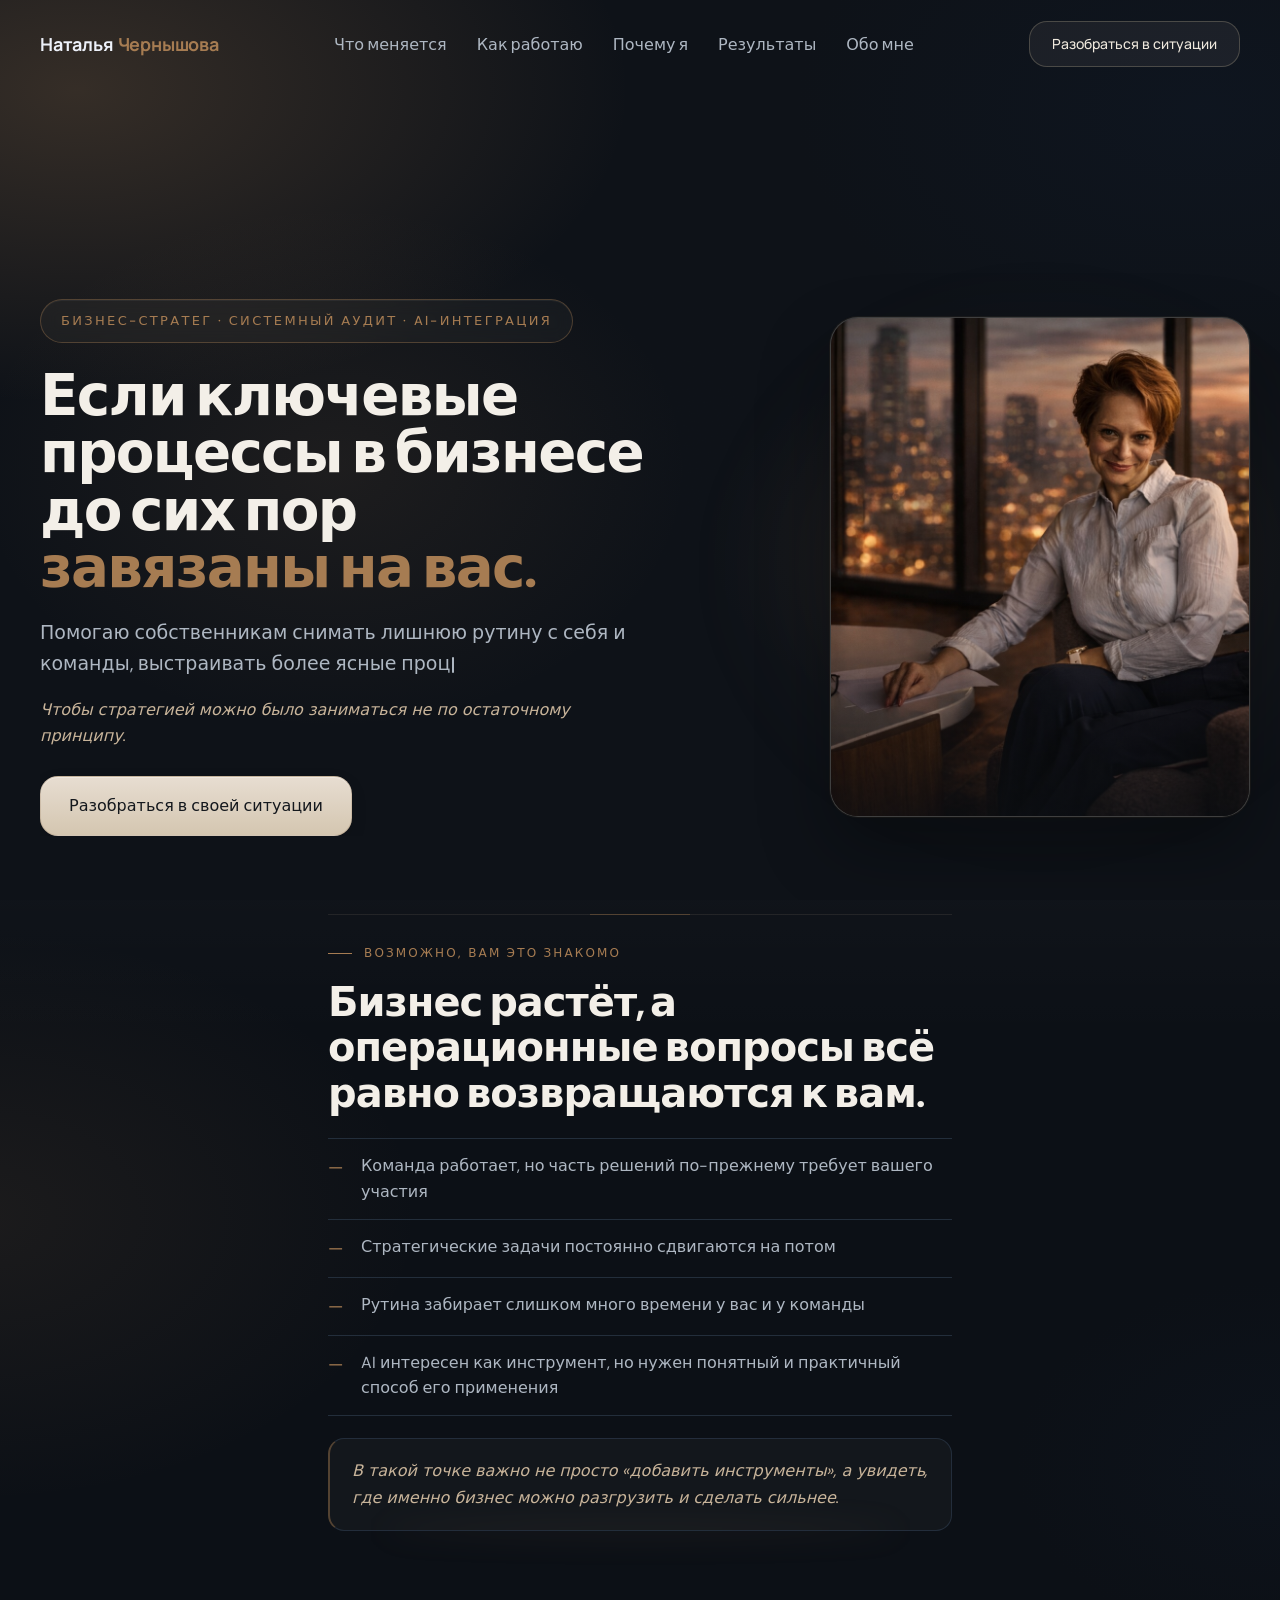
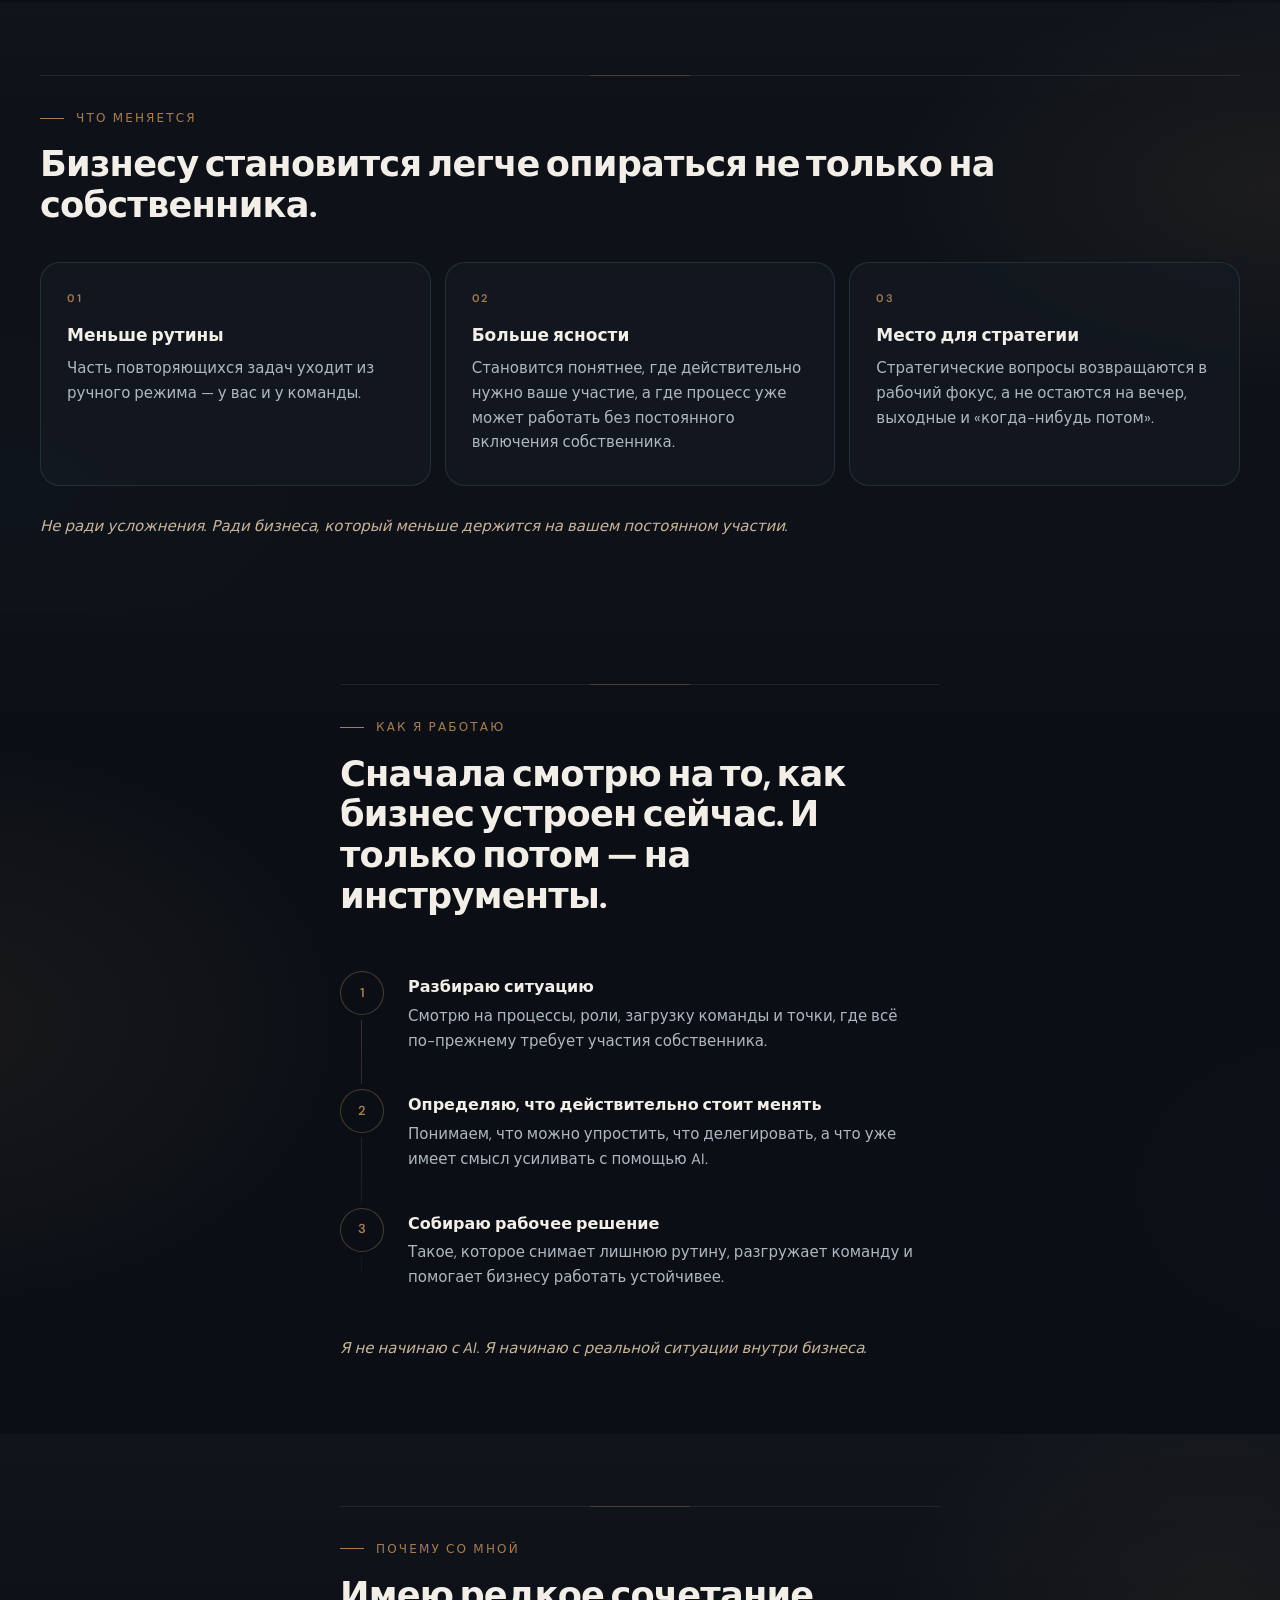
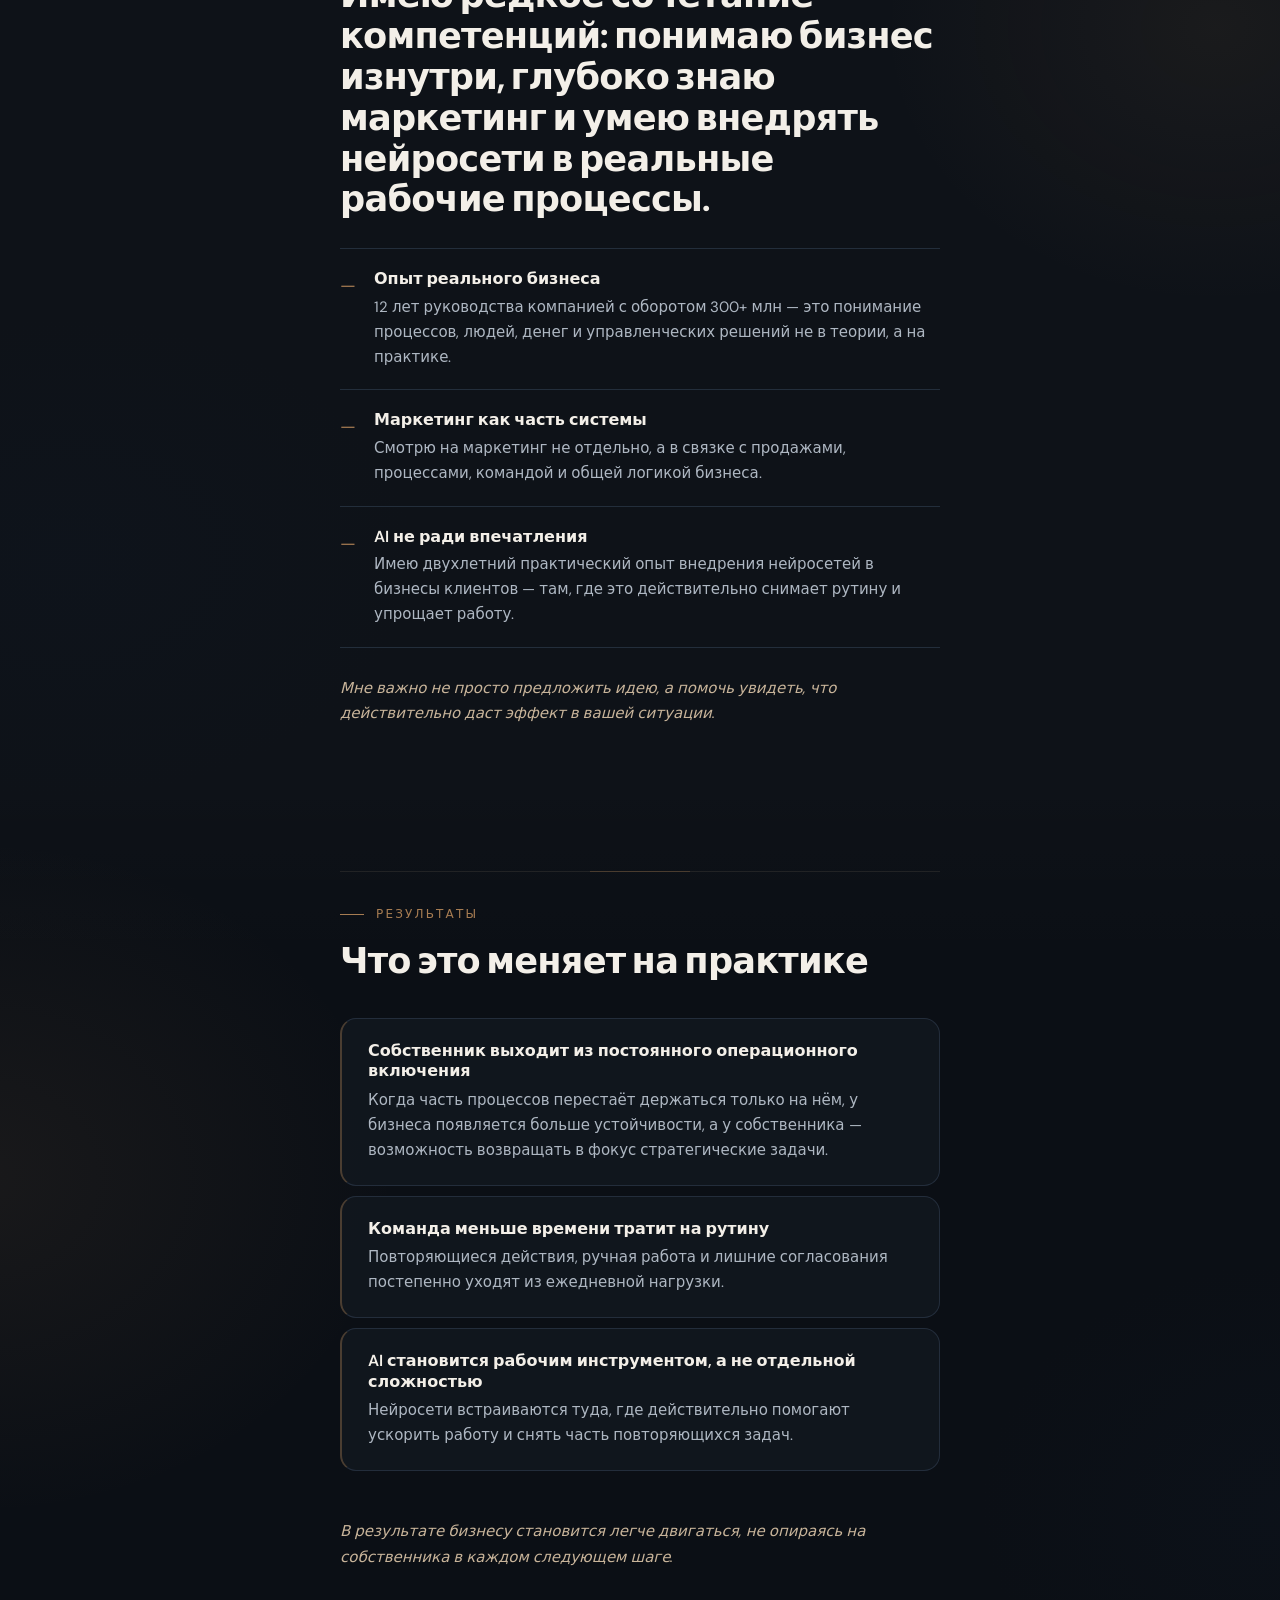
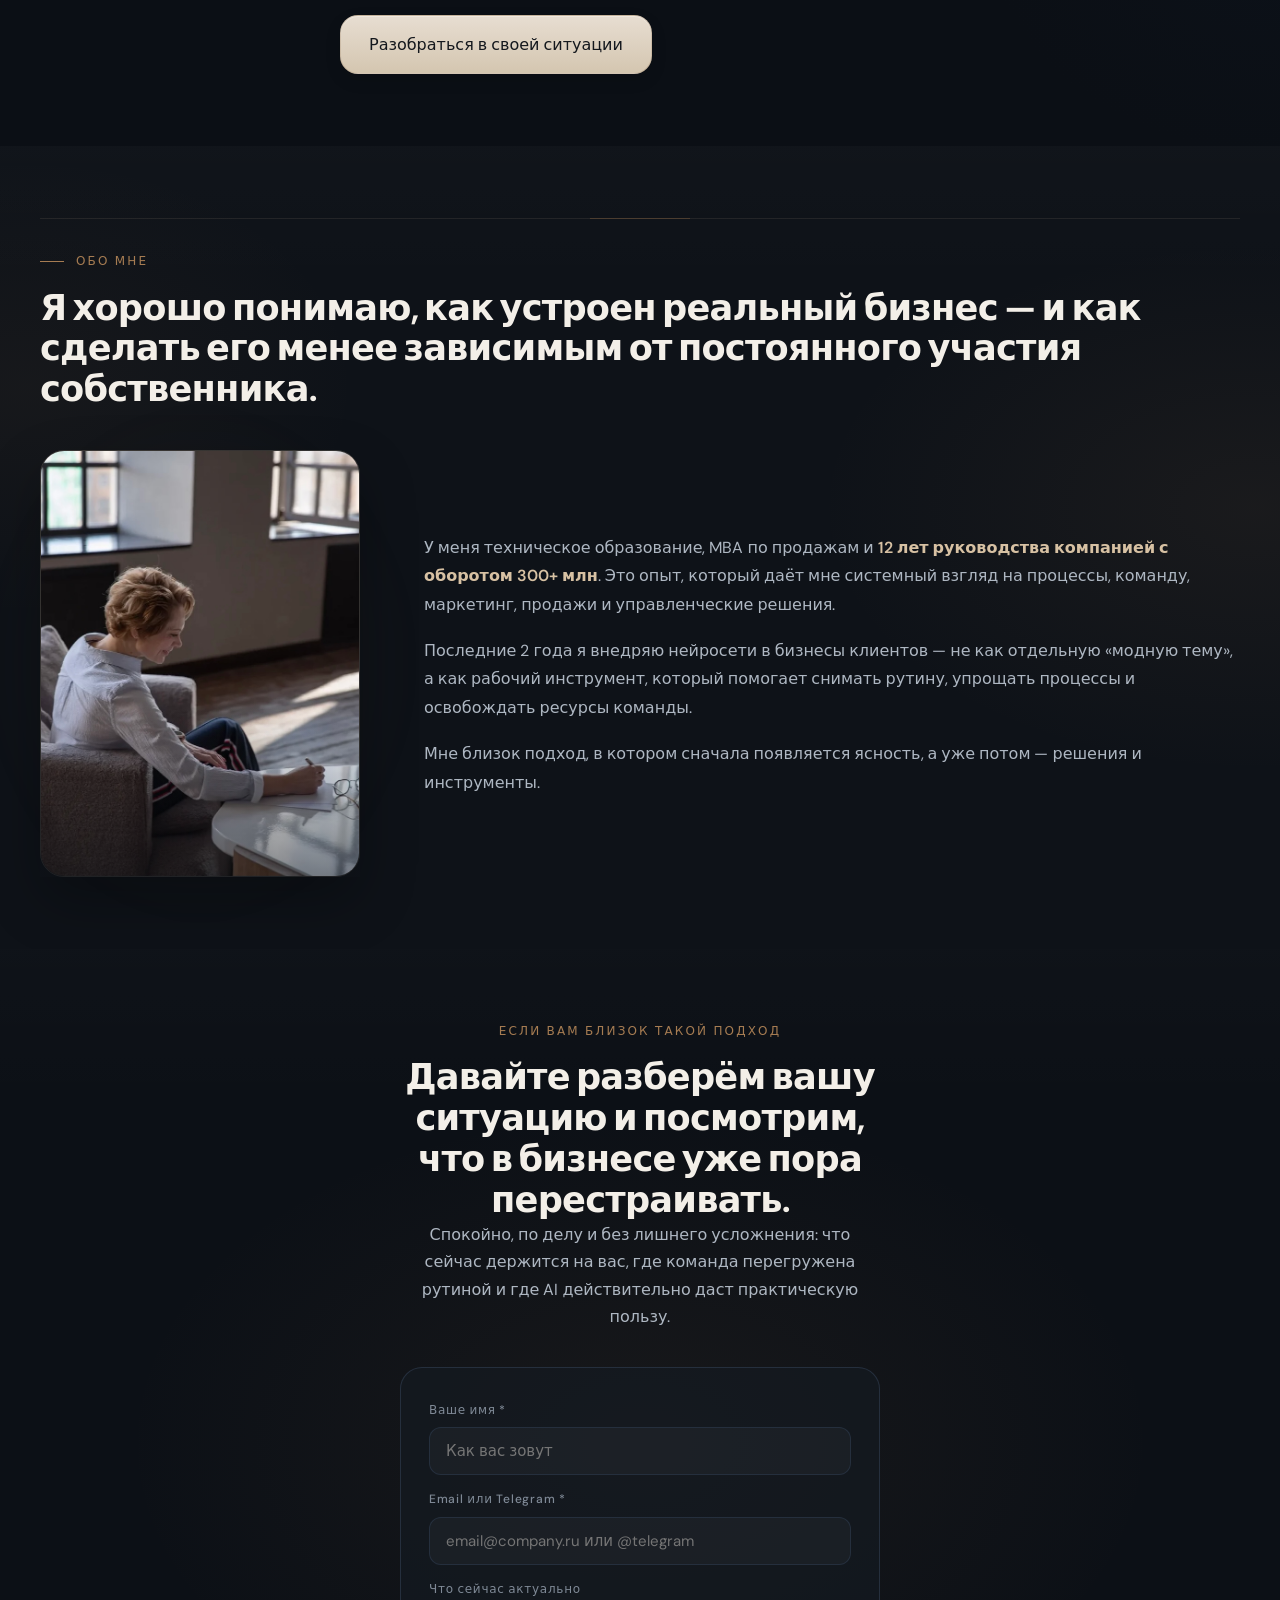
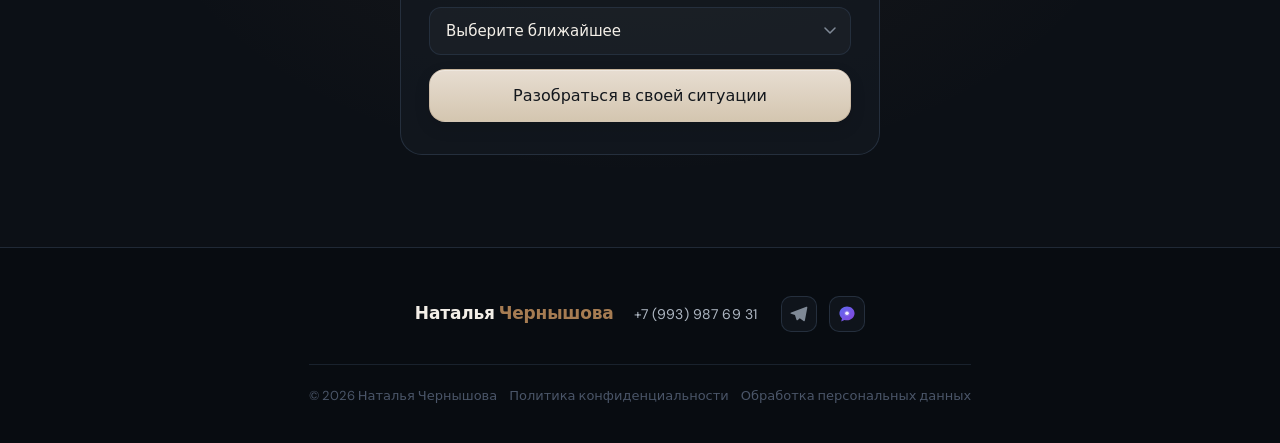
==== commit 743c8182: "Add legal pages and update landing - Add privacy.html (политика конфиденциальности) - Add personal-d" ====
--- a/index.html
+++ b/index.html
@@ -2392,6 +2392,7 @@
     <div class="footer-bottom">
       <p class="footer-copy">© 2026 Наталья Чернышова</p>
       <a href="/privacy.html" class="footer-privacy">Политика конфиденциальности</a>
+      <a href="/personal-data.html" class="footer-privacy">Обработка персональных данных</a>
     </div>
 
   </div>
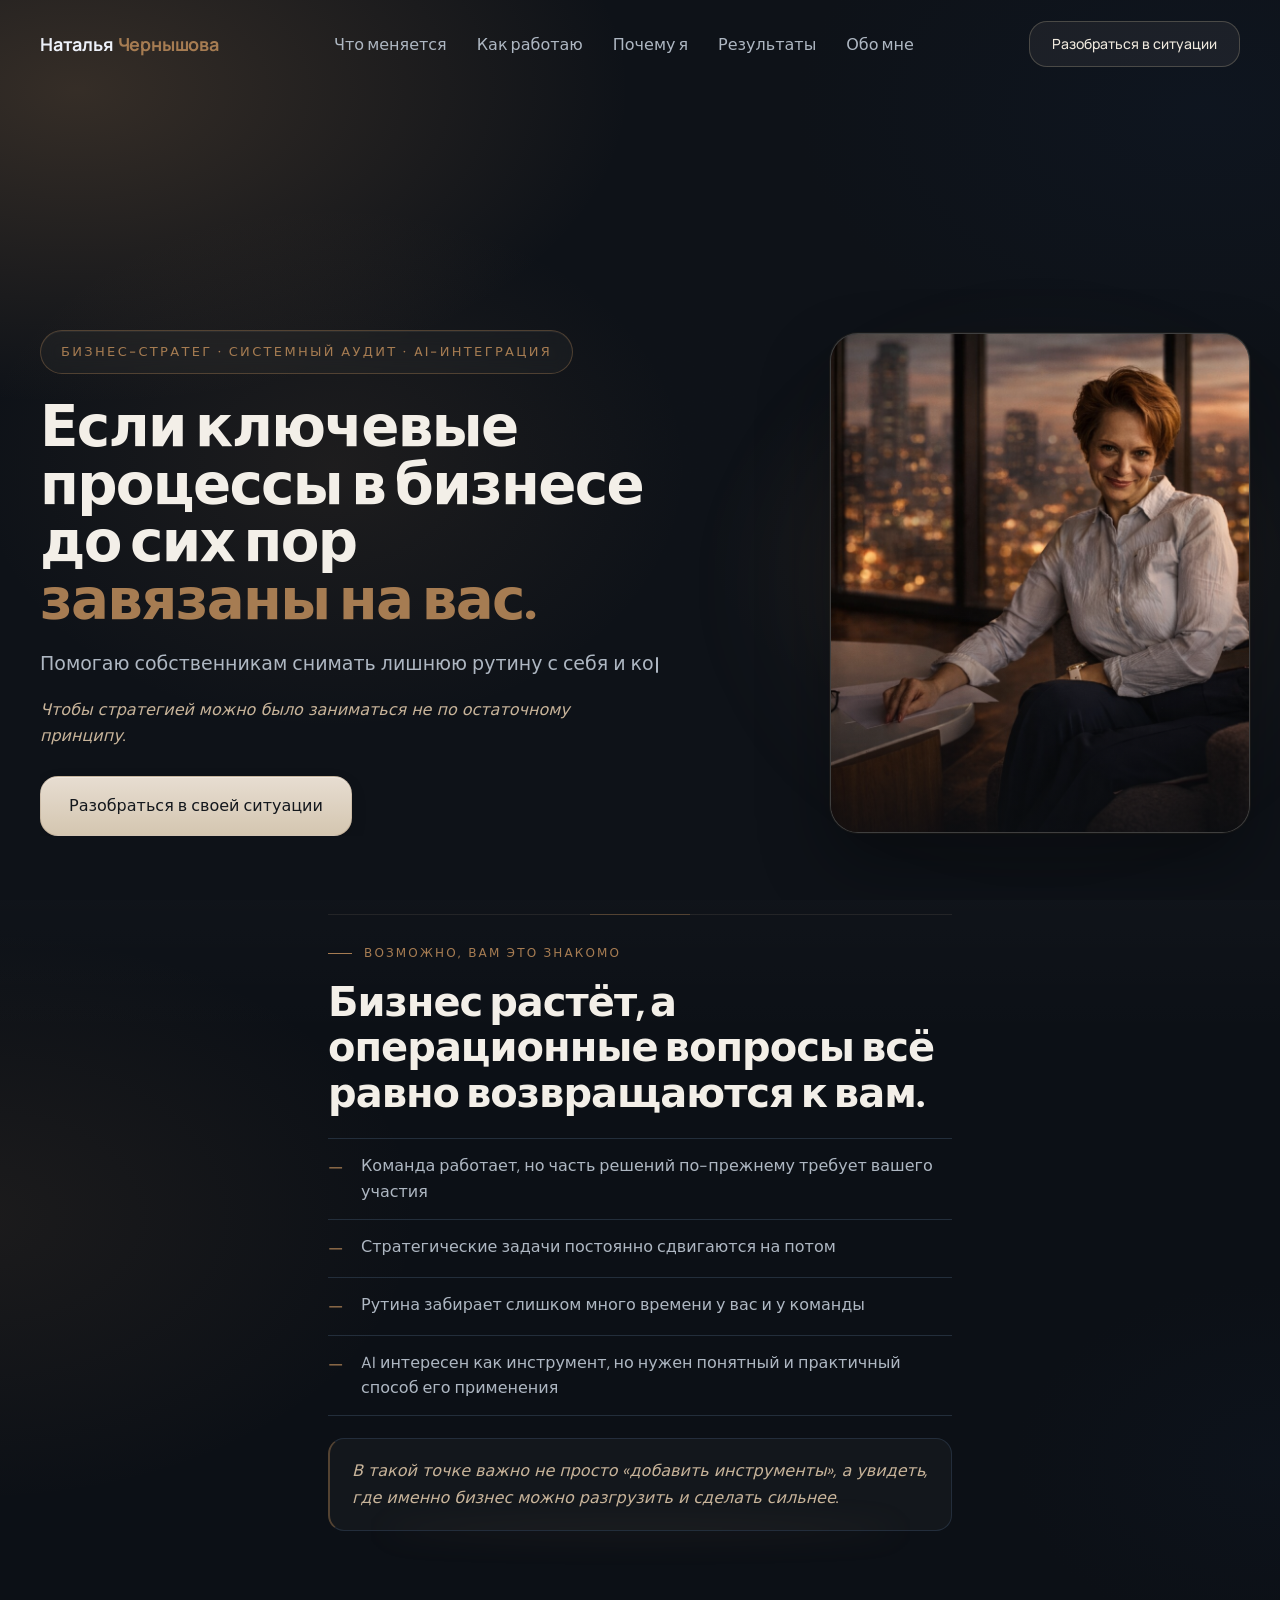
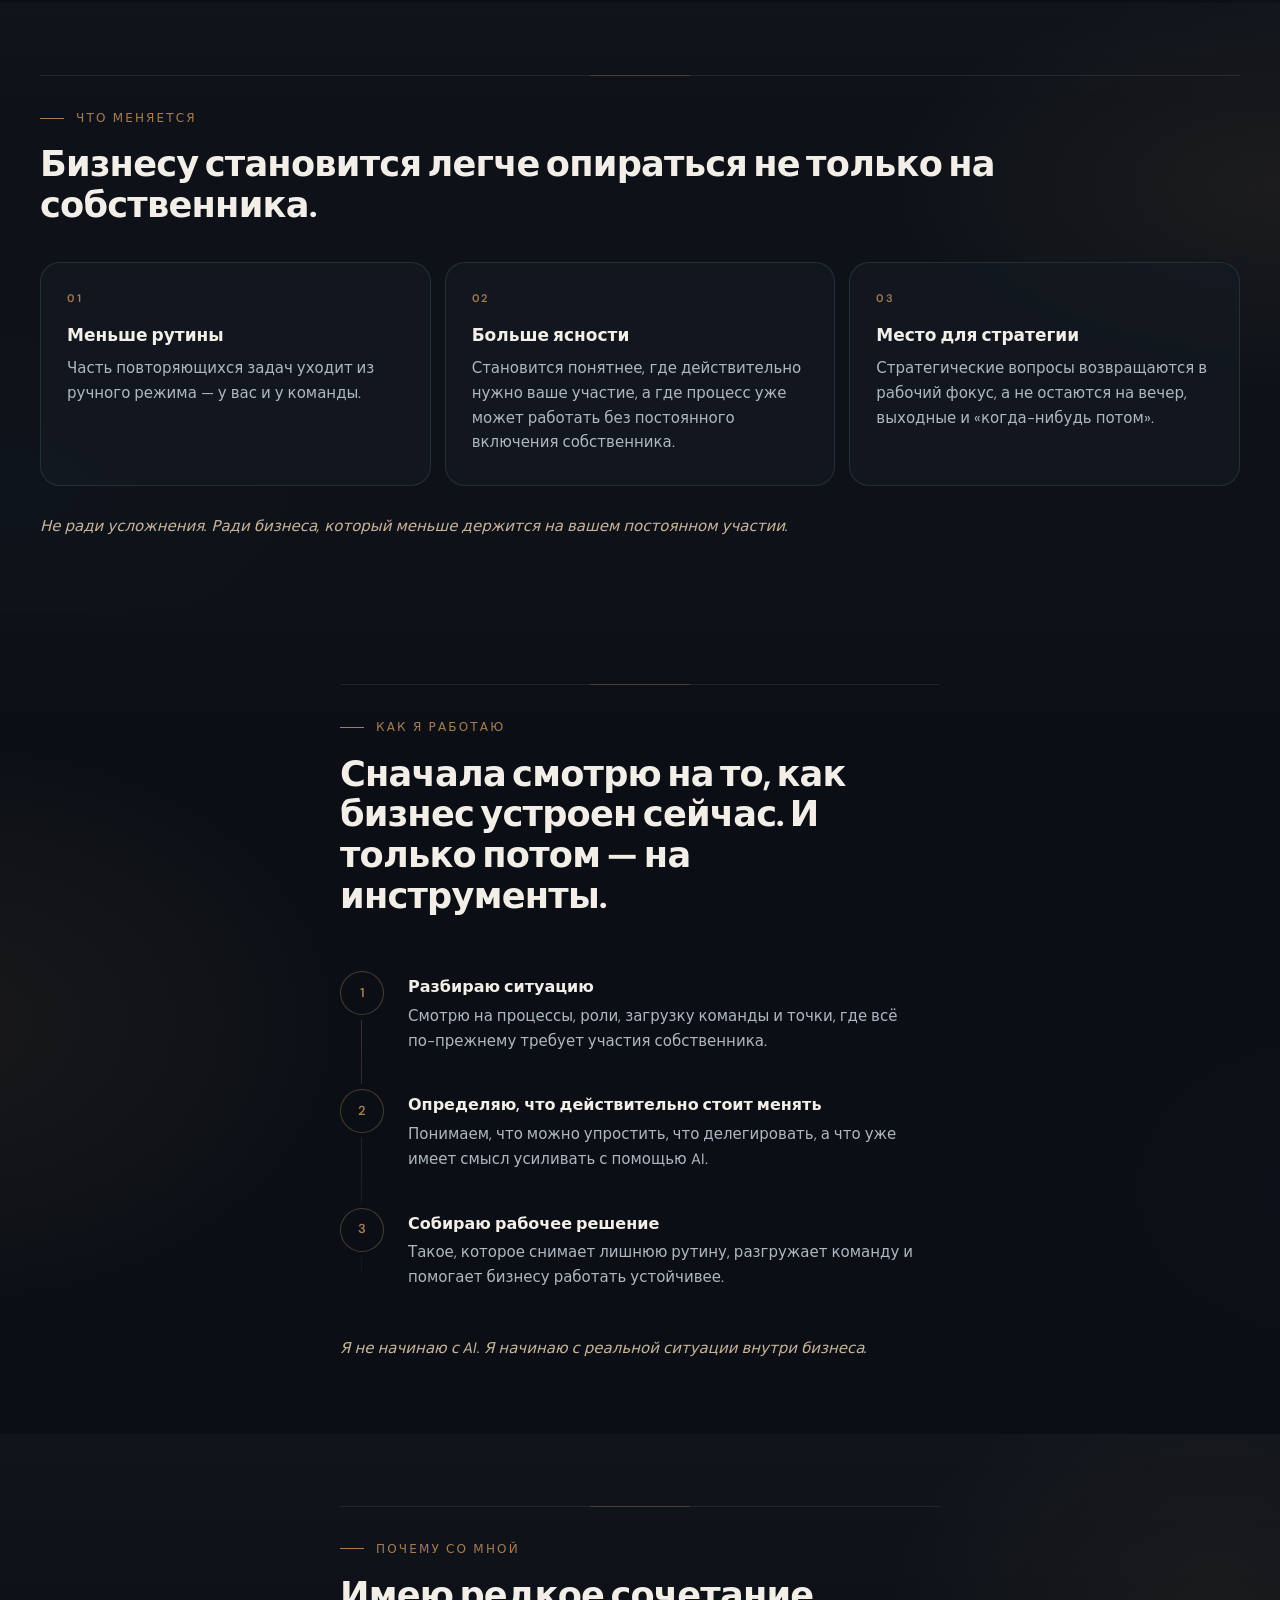
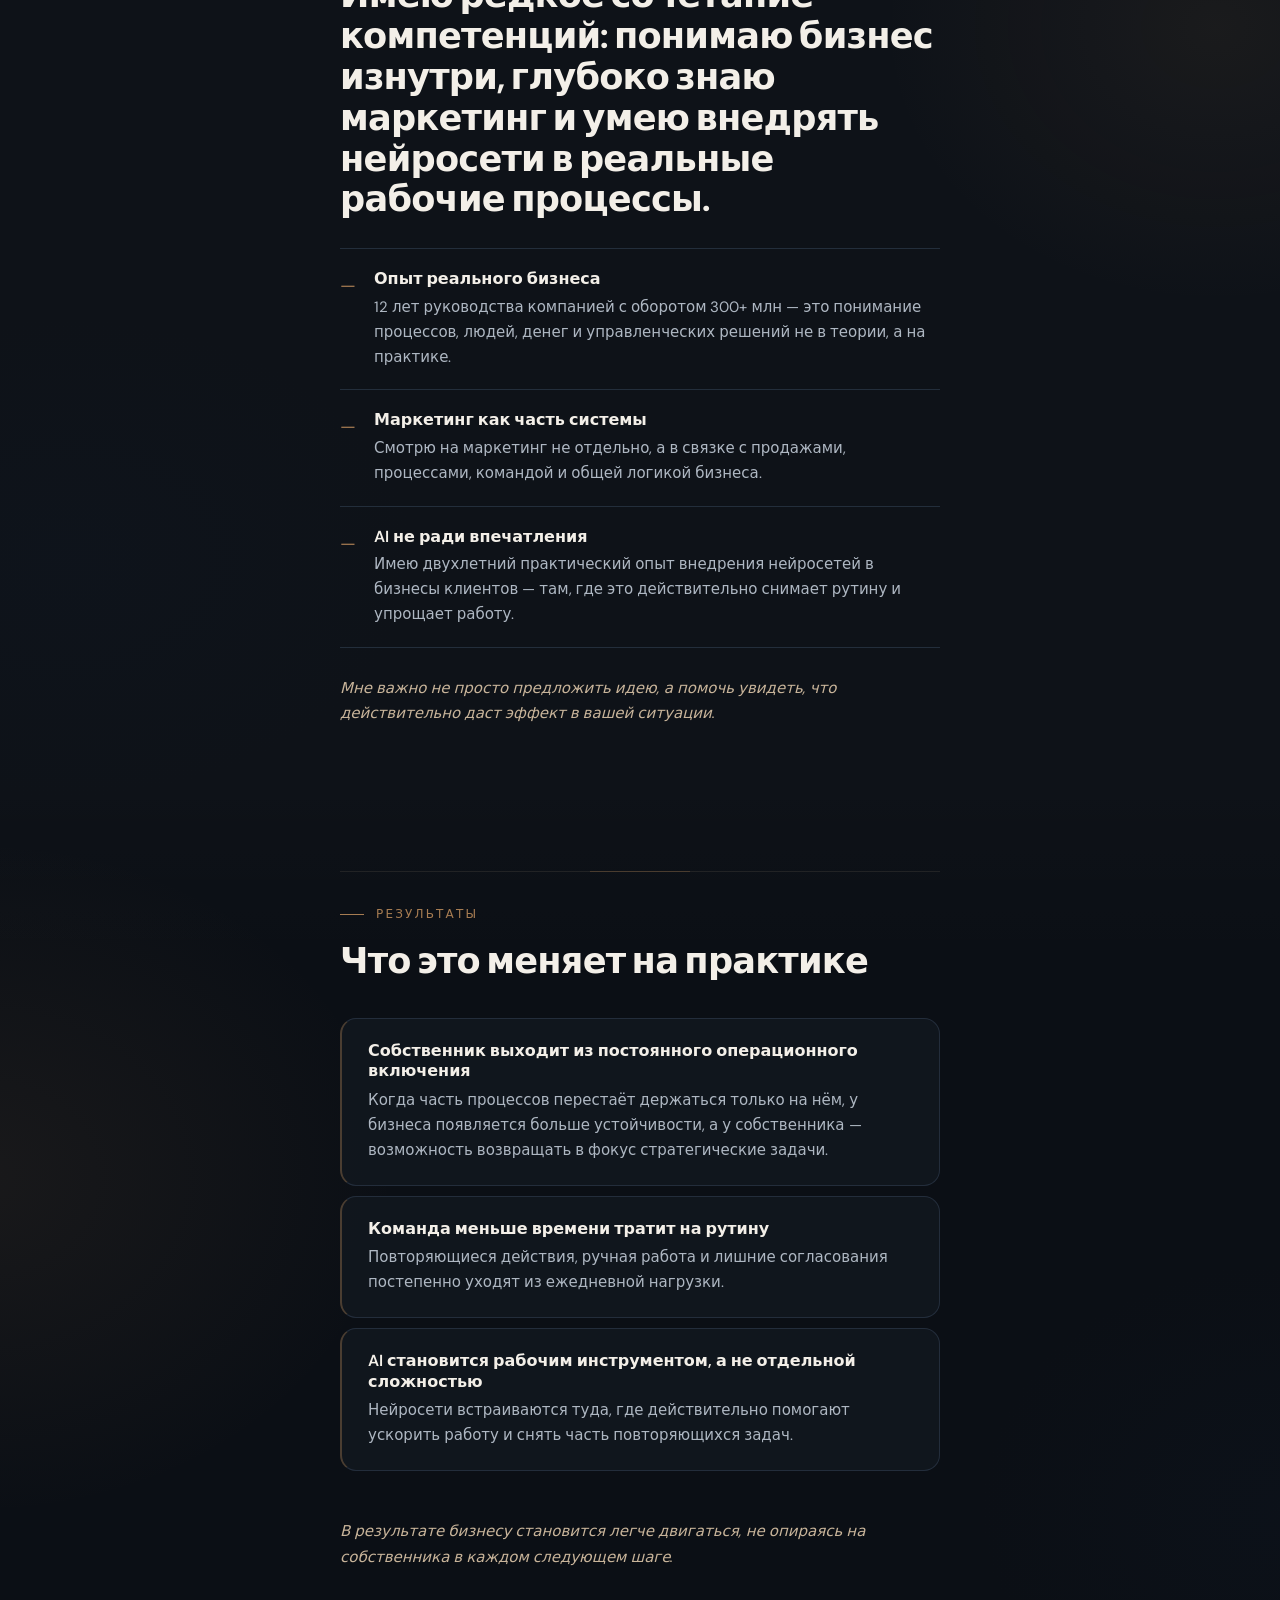
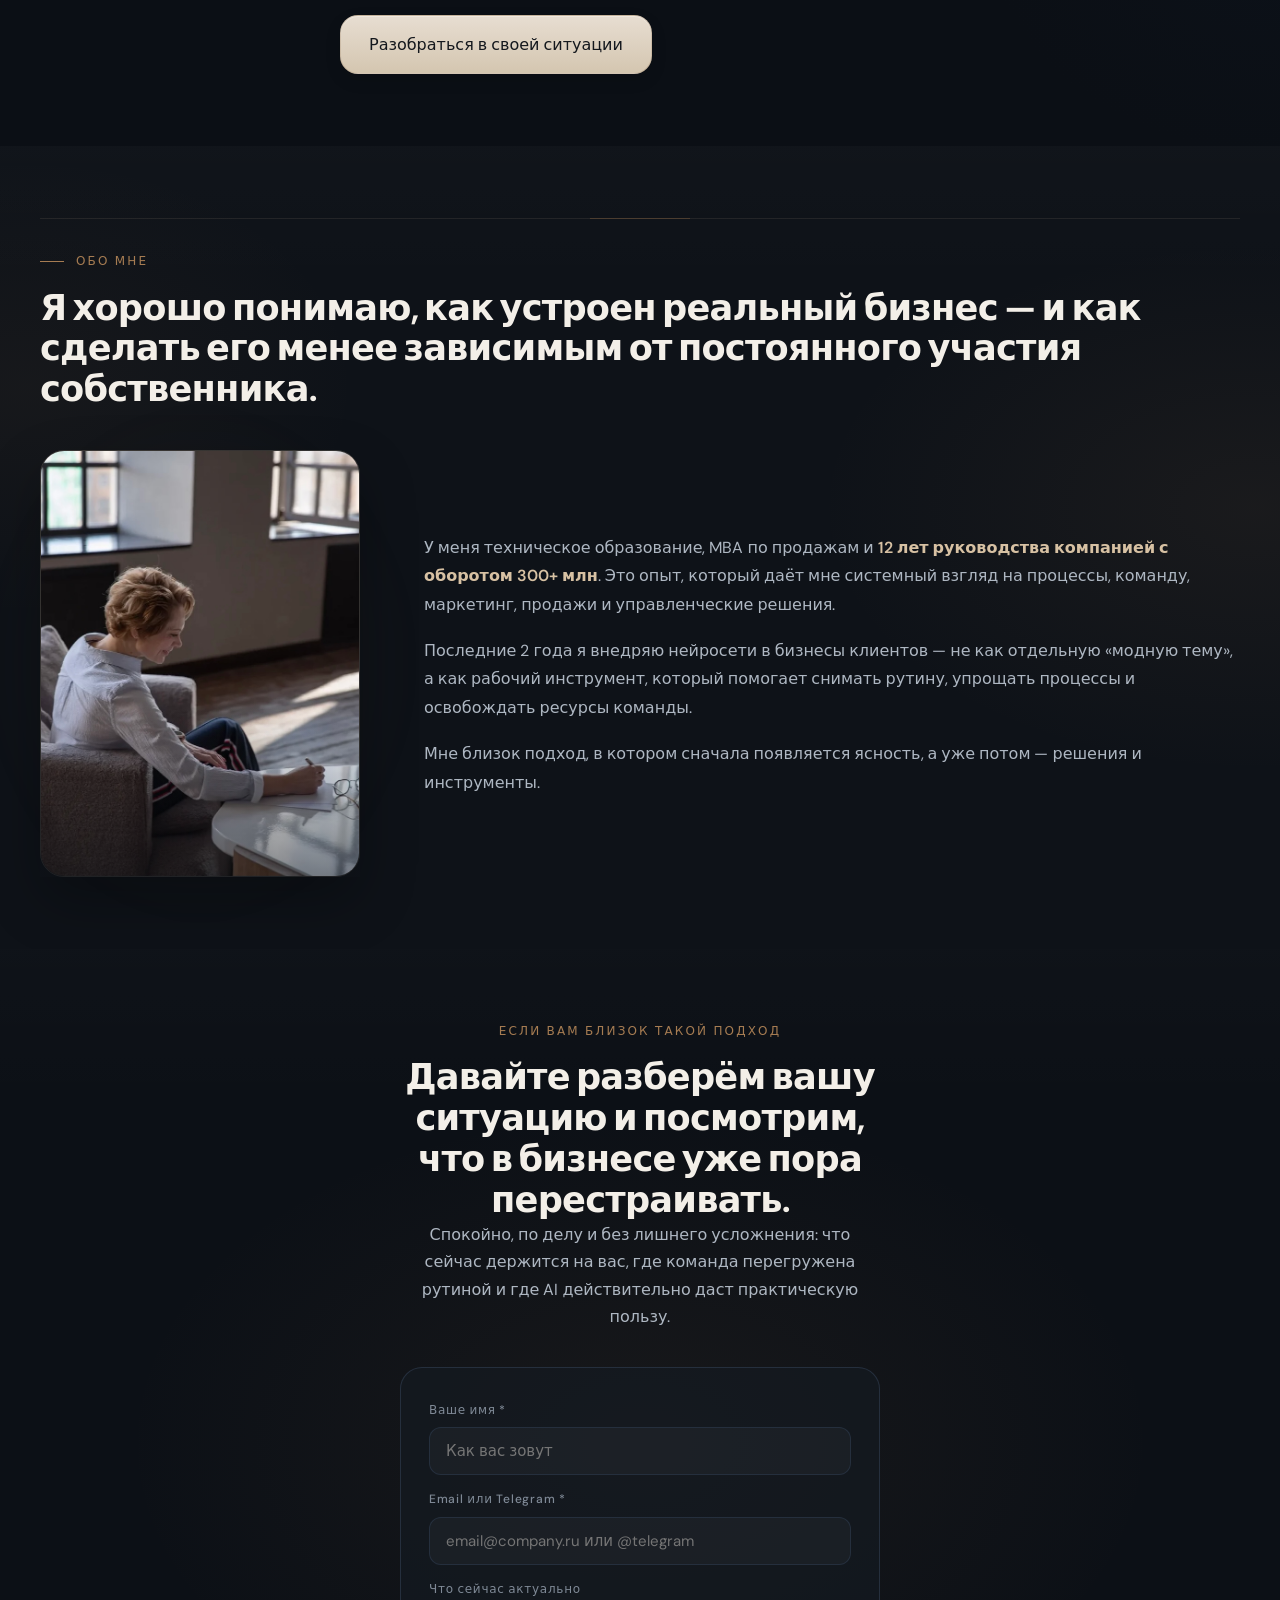
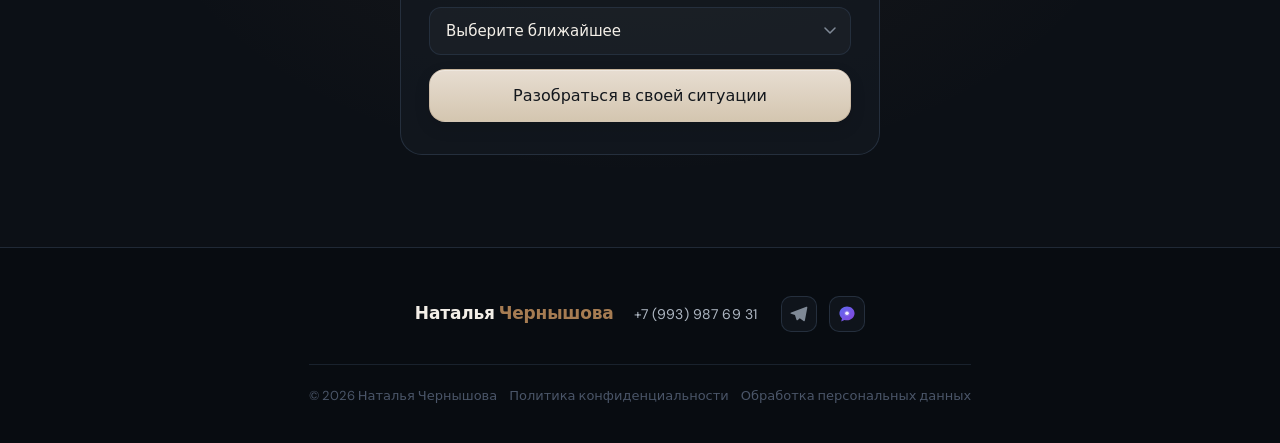
==== commit c3c8296c: "Fix mobile H1 words merging: add space before br tags Co-Authored-By: Claude Sonnet 4.6 <noreply@ant" ====
--- a/index.html
+++ b/index.html
@@ -2049,7 +2049,7 @@
       <p class="hero-label r">Бизнес-стратег · Системный аудит · AI-интеграция</p>
 
       <h1 class="hero-h1 r d1">
-        Если ключевые<br>процессы в бизнесе<br>до сих пор<br><span class="gold-accent">завязаны на вас.</span>
+        Если ключевые <br>процессы в бизнесе <br>до сих пор <br><span class="gold-accent">завязаны на вас.</span>
       </h1>
 
       <p class="hero-sub r d2">
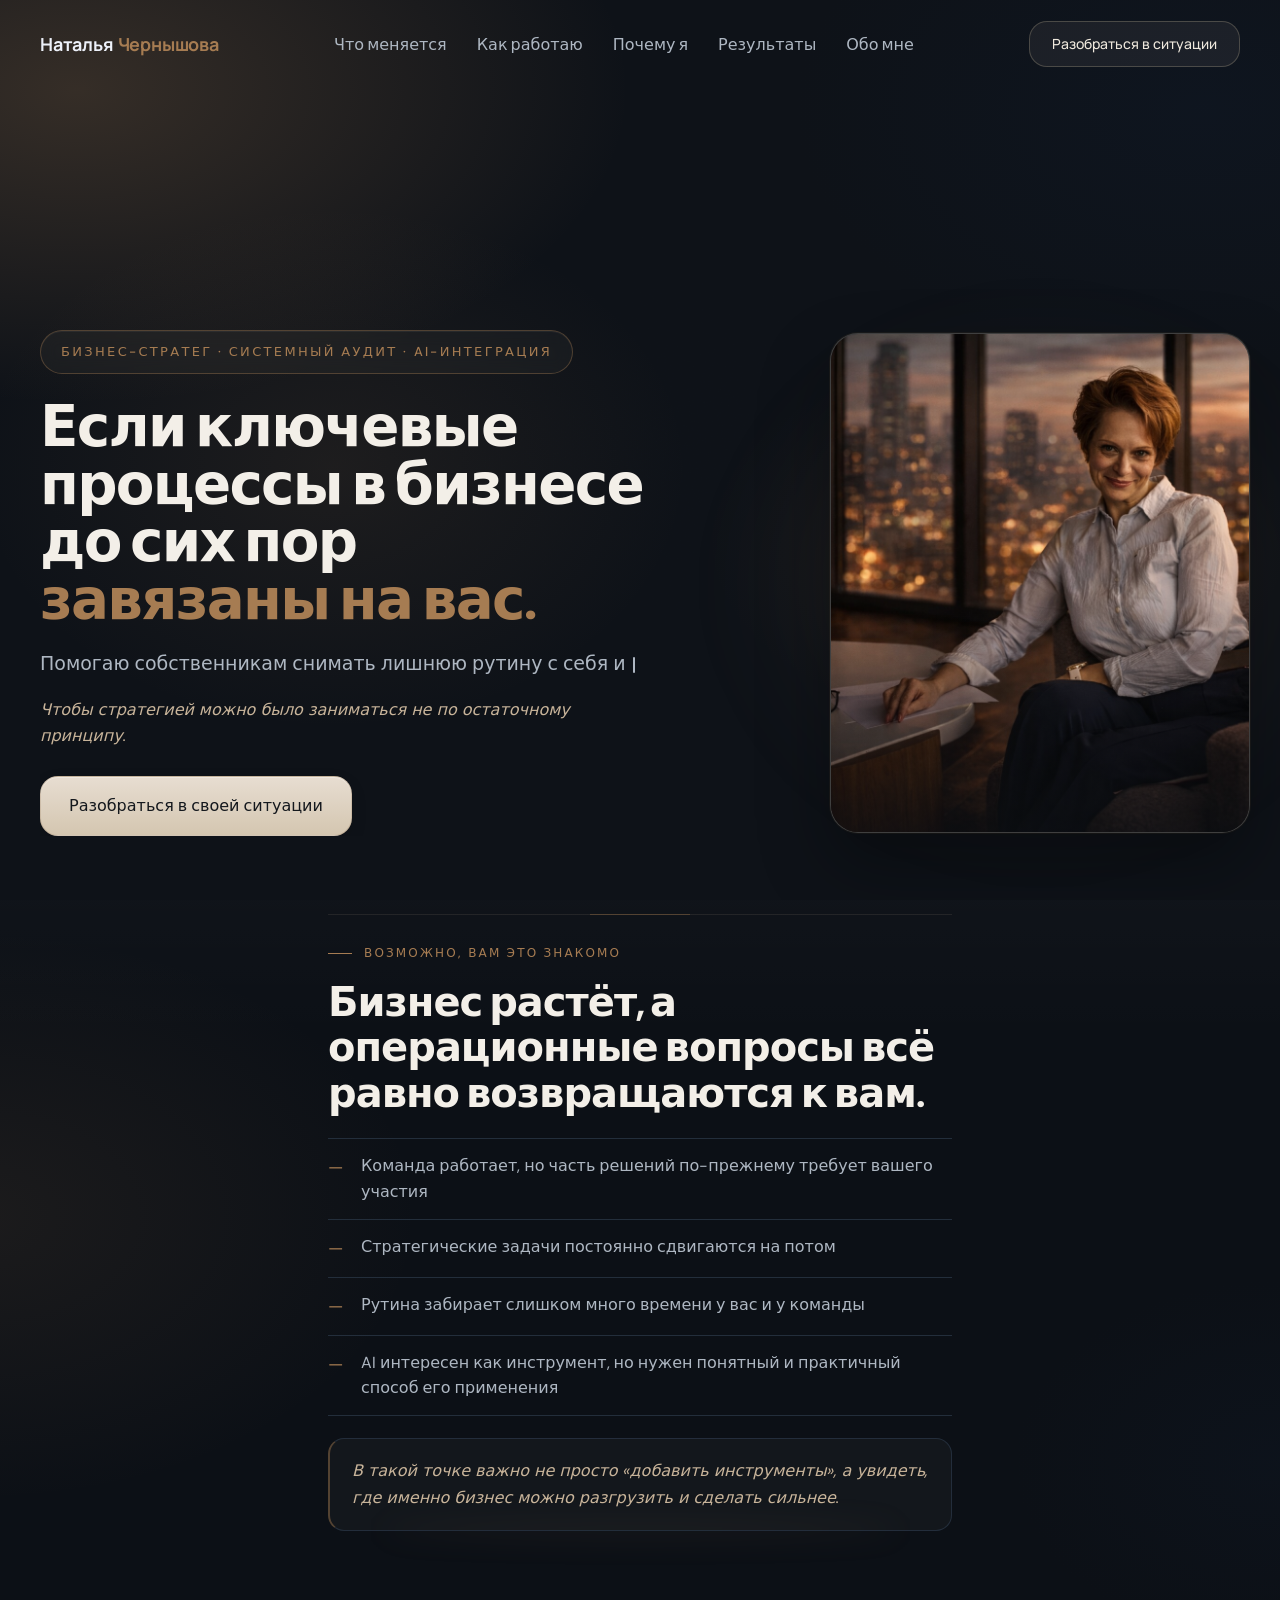
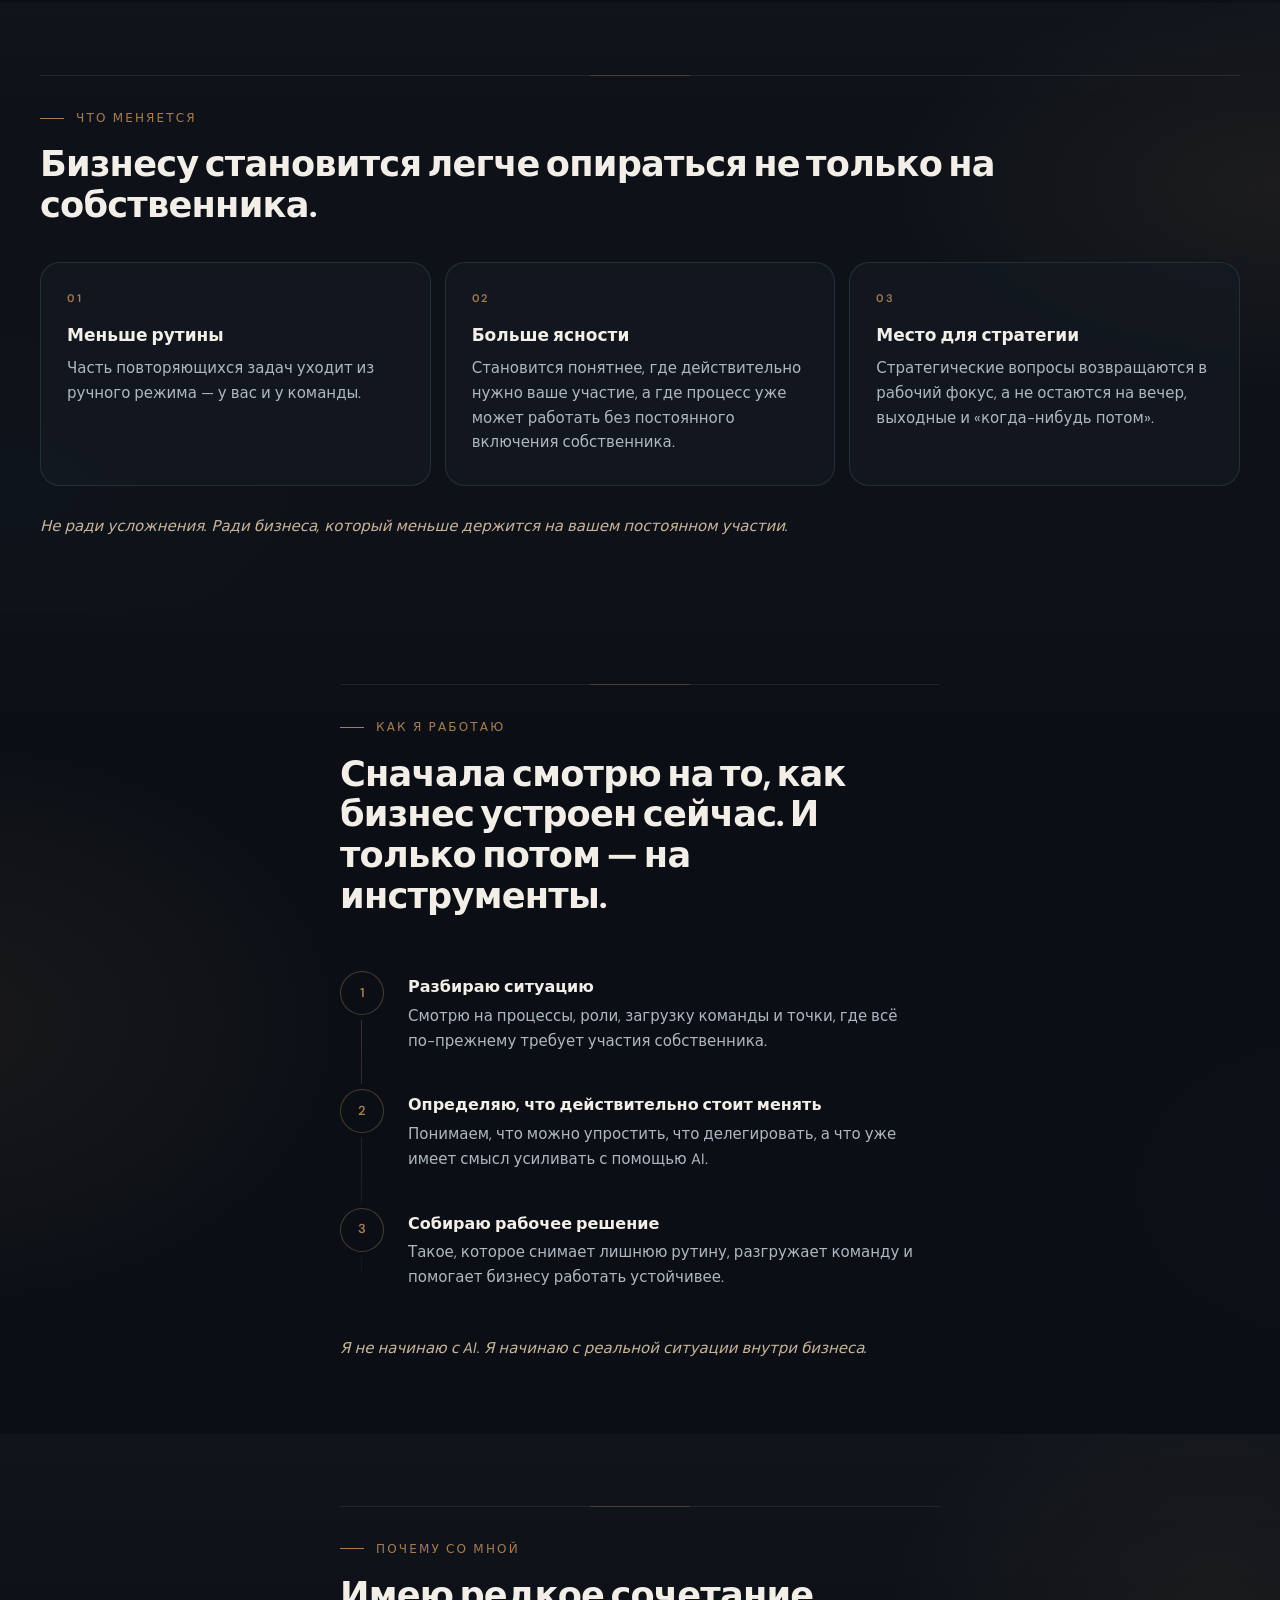
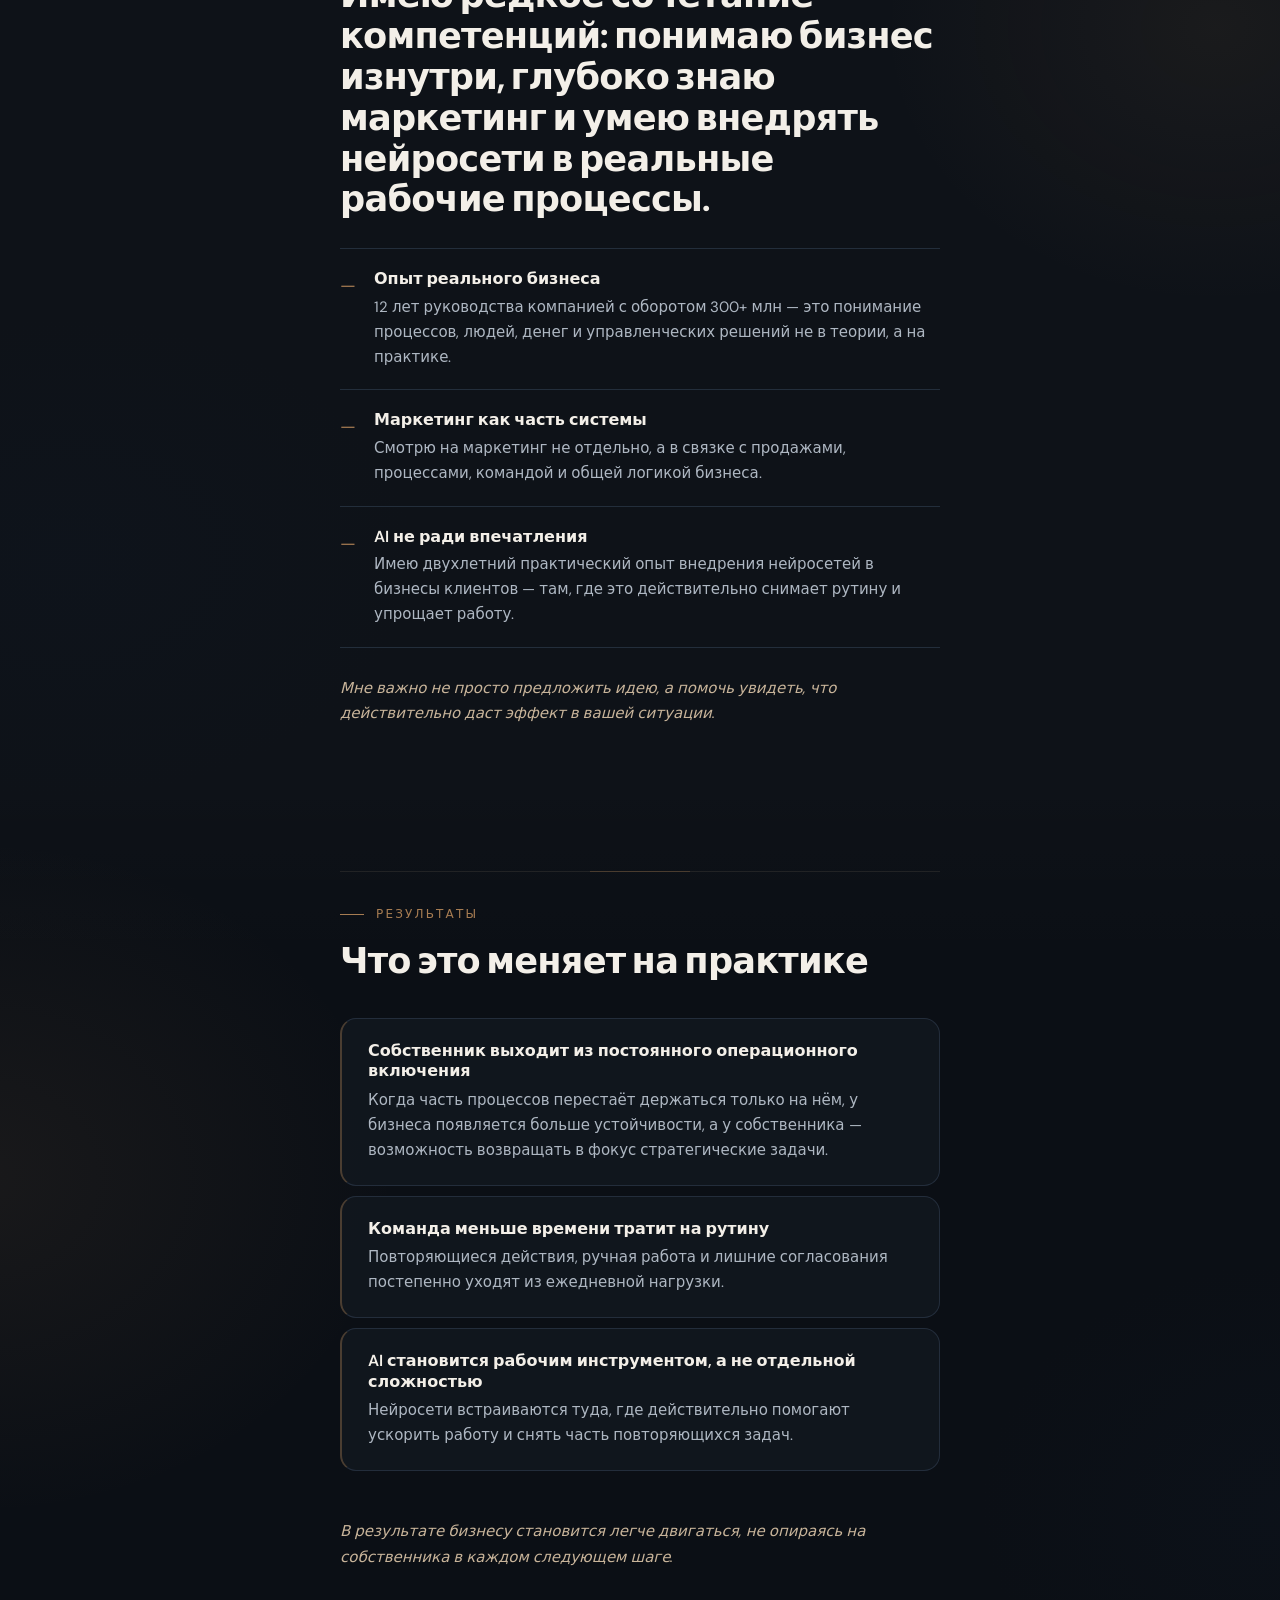
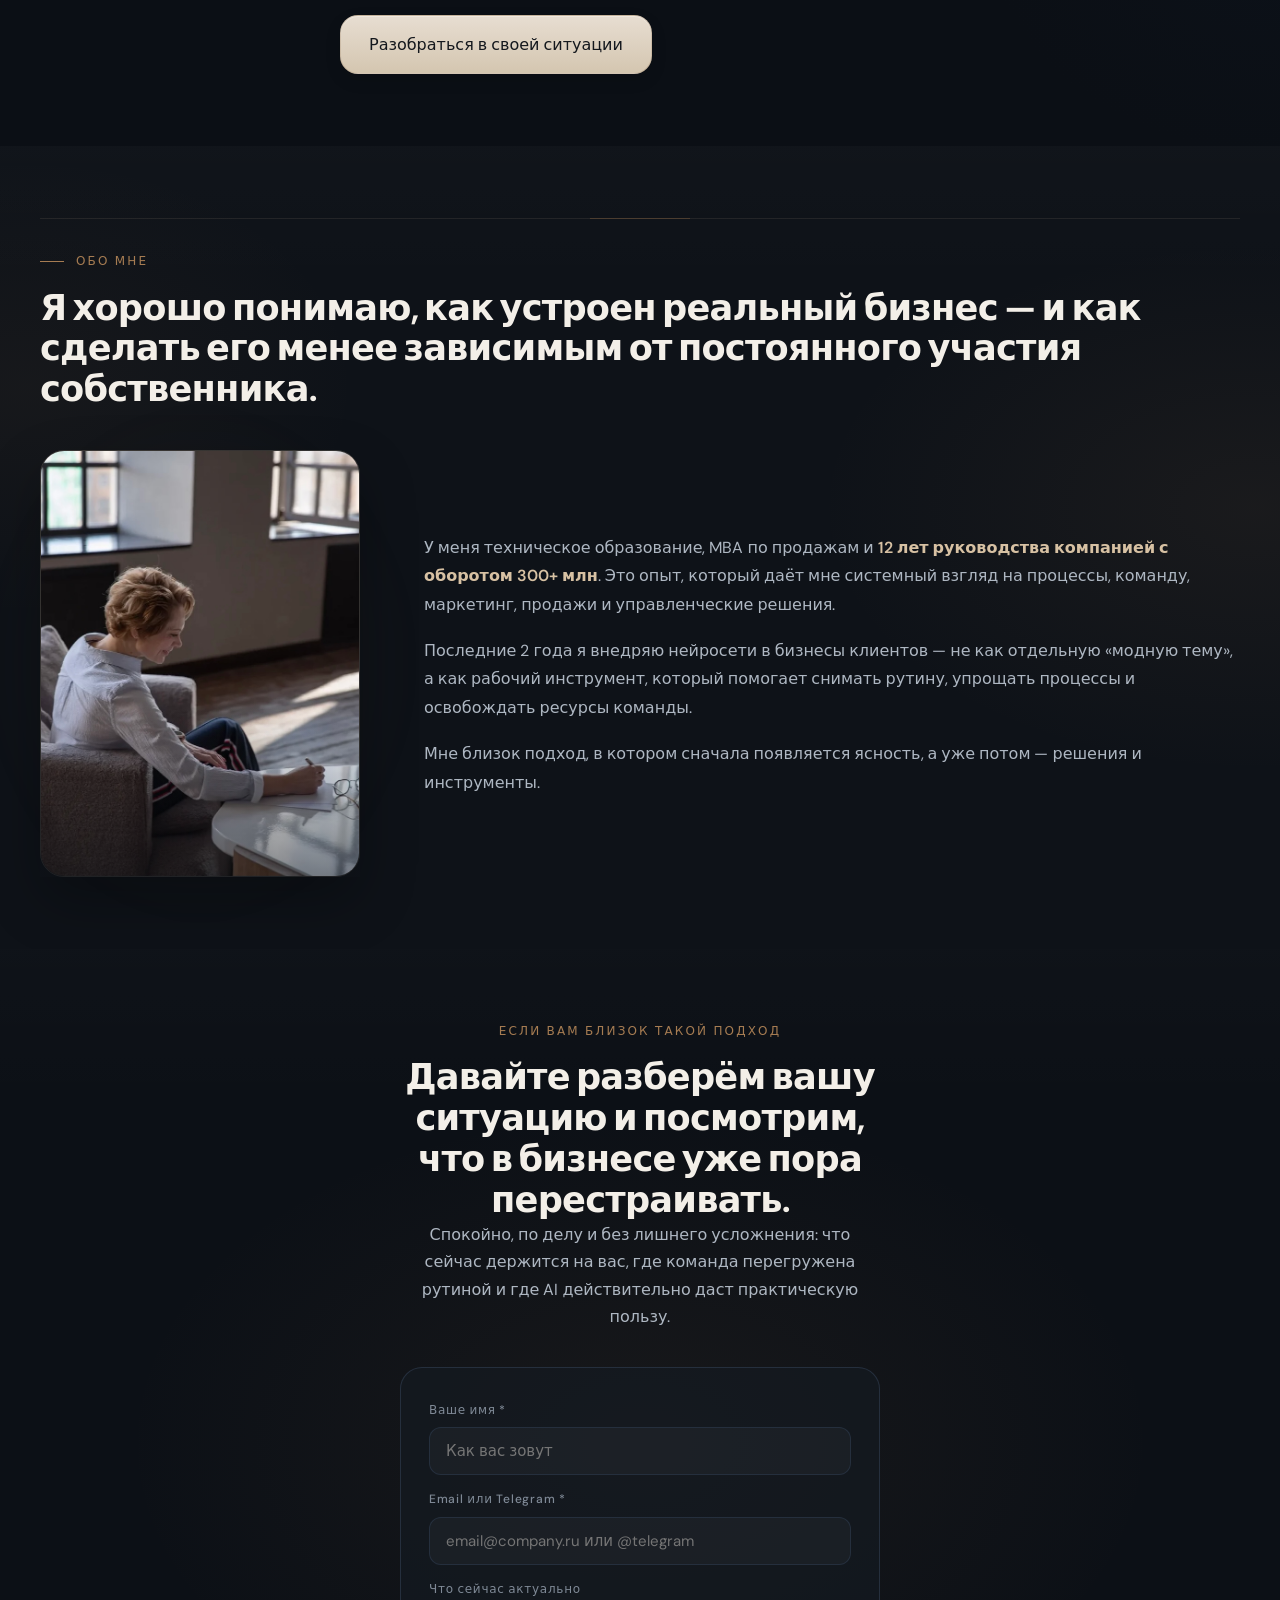
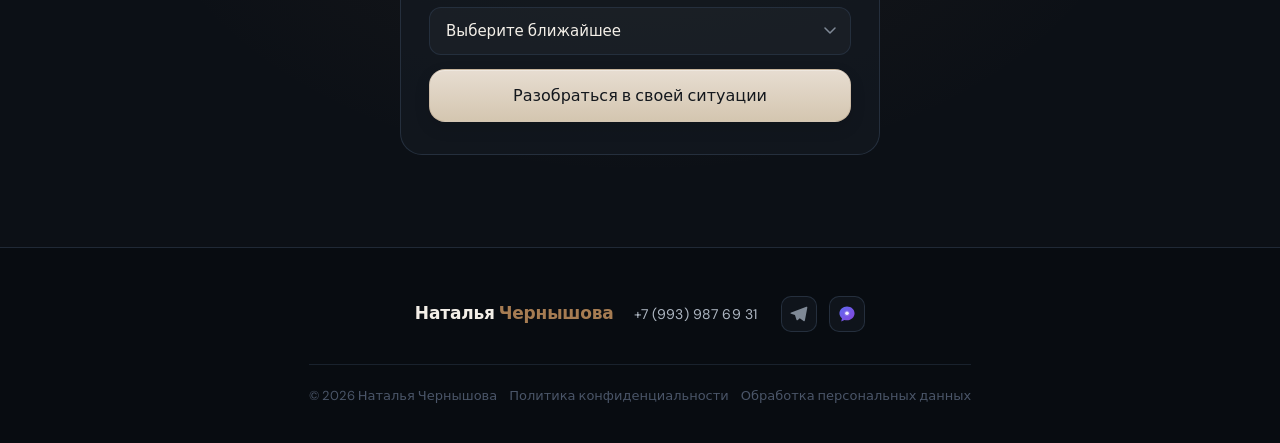
==== commit b6c2715a: "Move quiz to quiz.navi-prolab.ru, add bot CTA to landing nav Co-Authored-By: Claude Sonnet 4.6 <nore" ====
--- a/index.html
+++ b/index.html
@@ -2020,7 +2020,7 @@
       <li><a href="#about">Обо мне</a></li>
     </ul>
 
-    <a href="#contact" class="nav-btn">Разобраться в ситуации</a>
+    <a href="https://t.me/AI_questionquiz_bot" target="_blank" rel="noopener" class="nav-btn">Разобраться в ситуации</a>
 
     <button class="burger" id="burger" aria-label="Меню">
       <span></span><span></span><span></span>
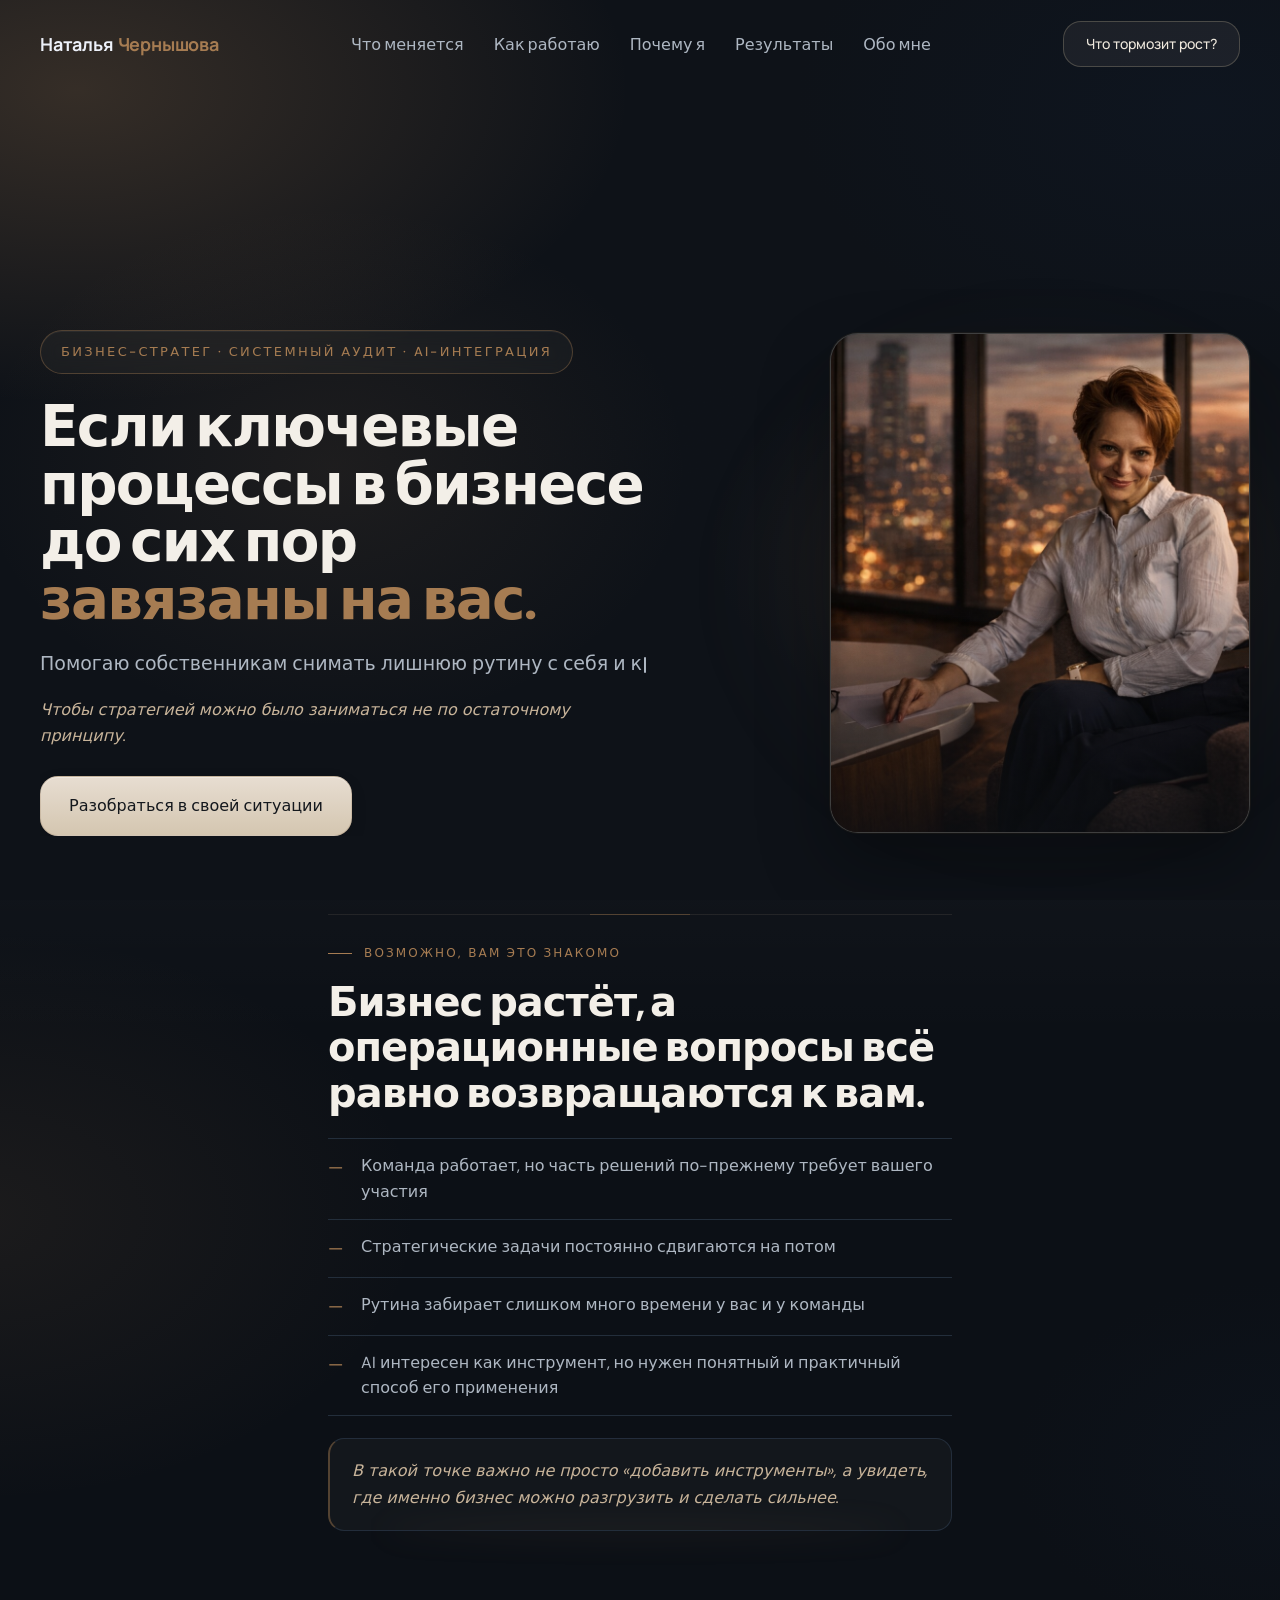
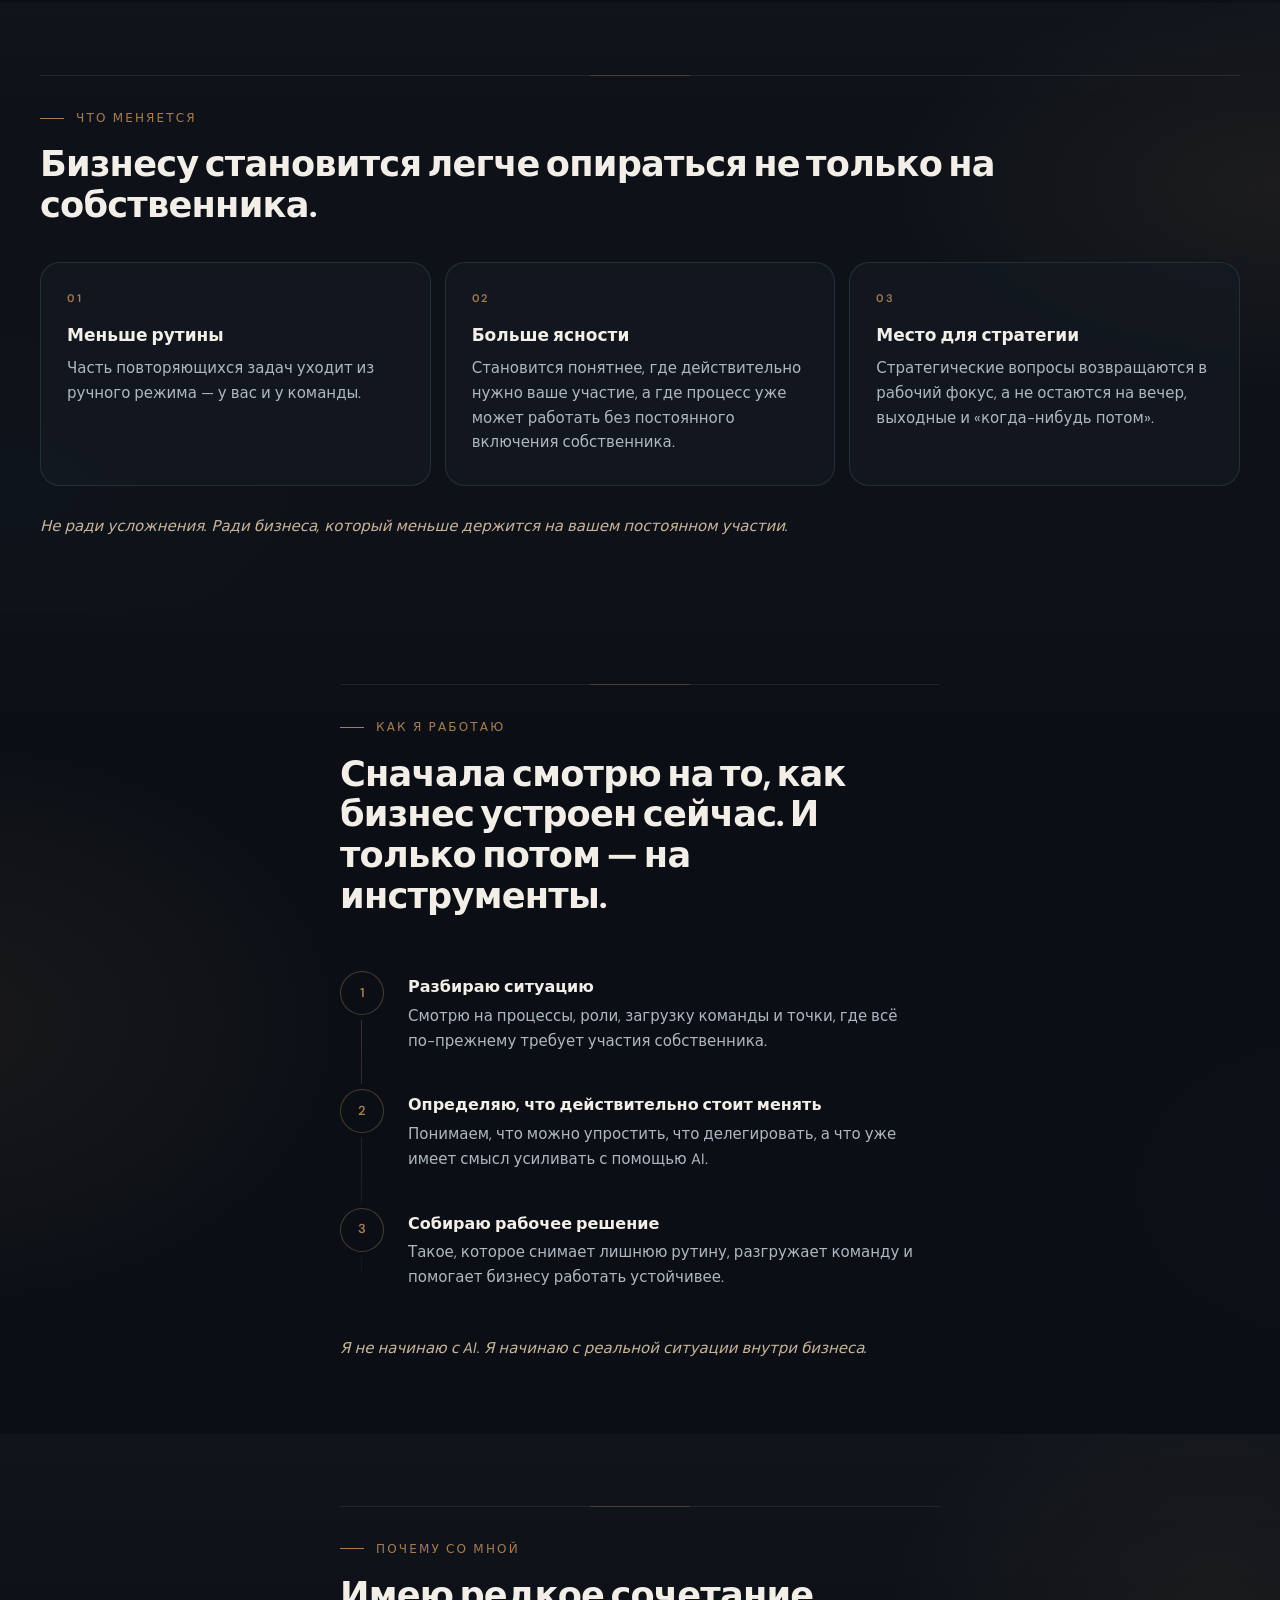
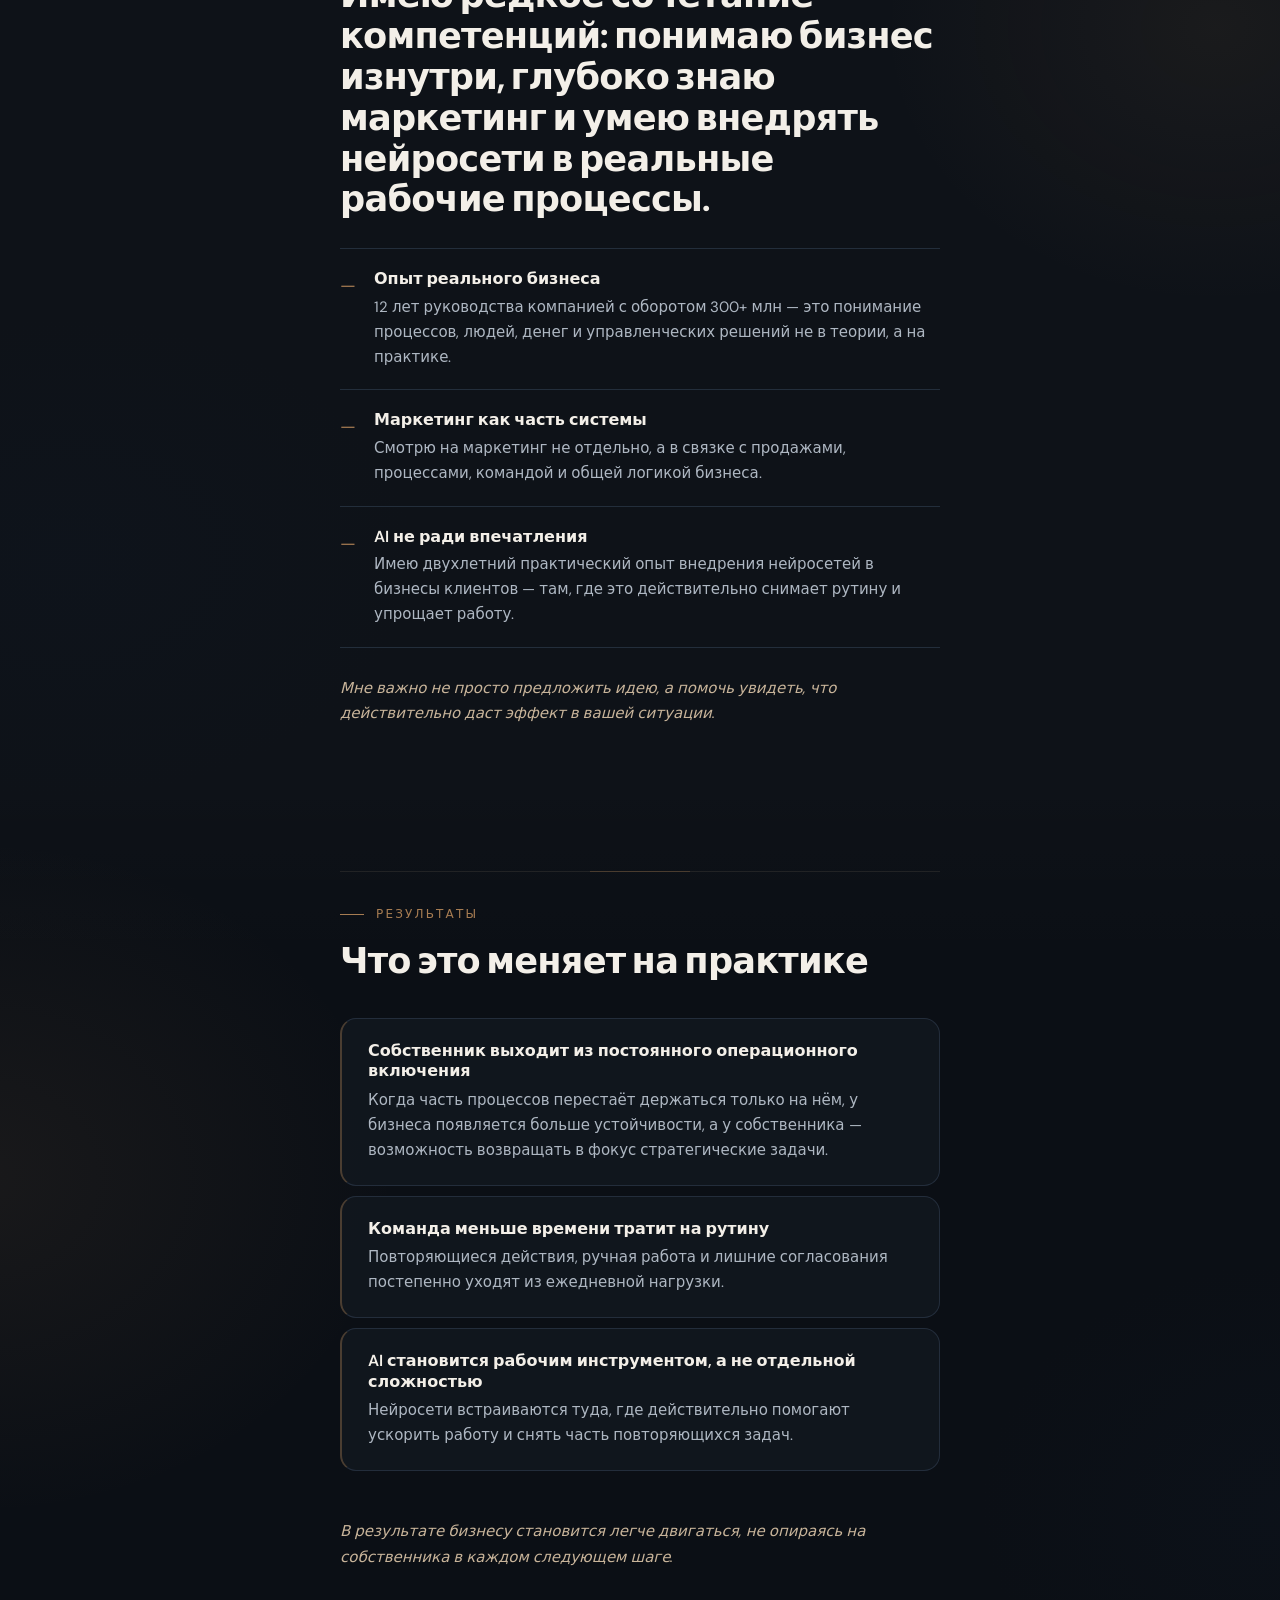
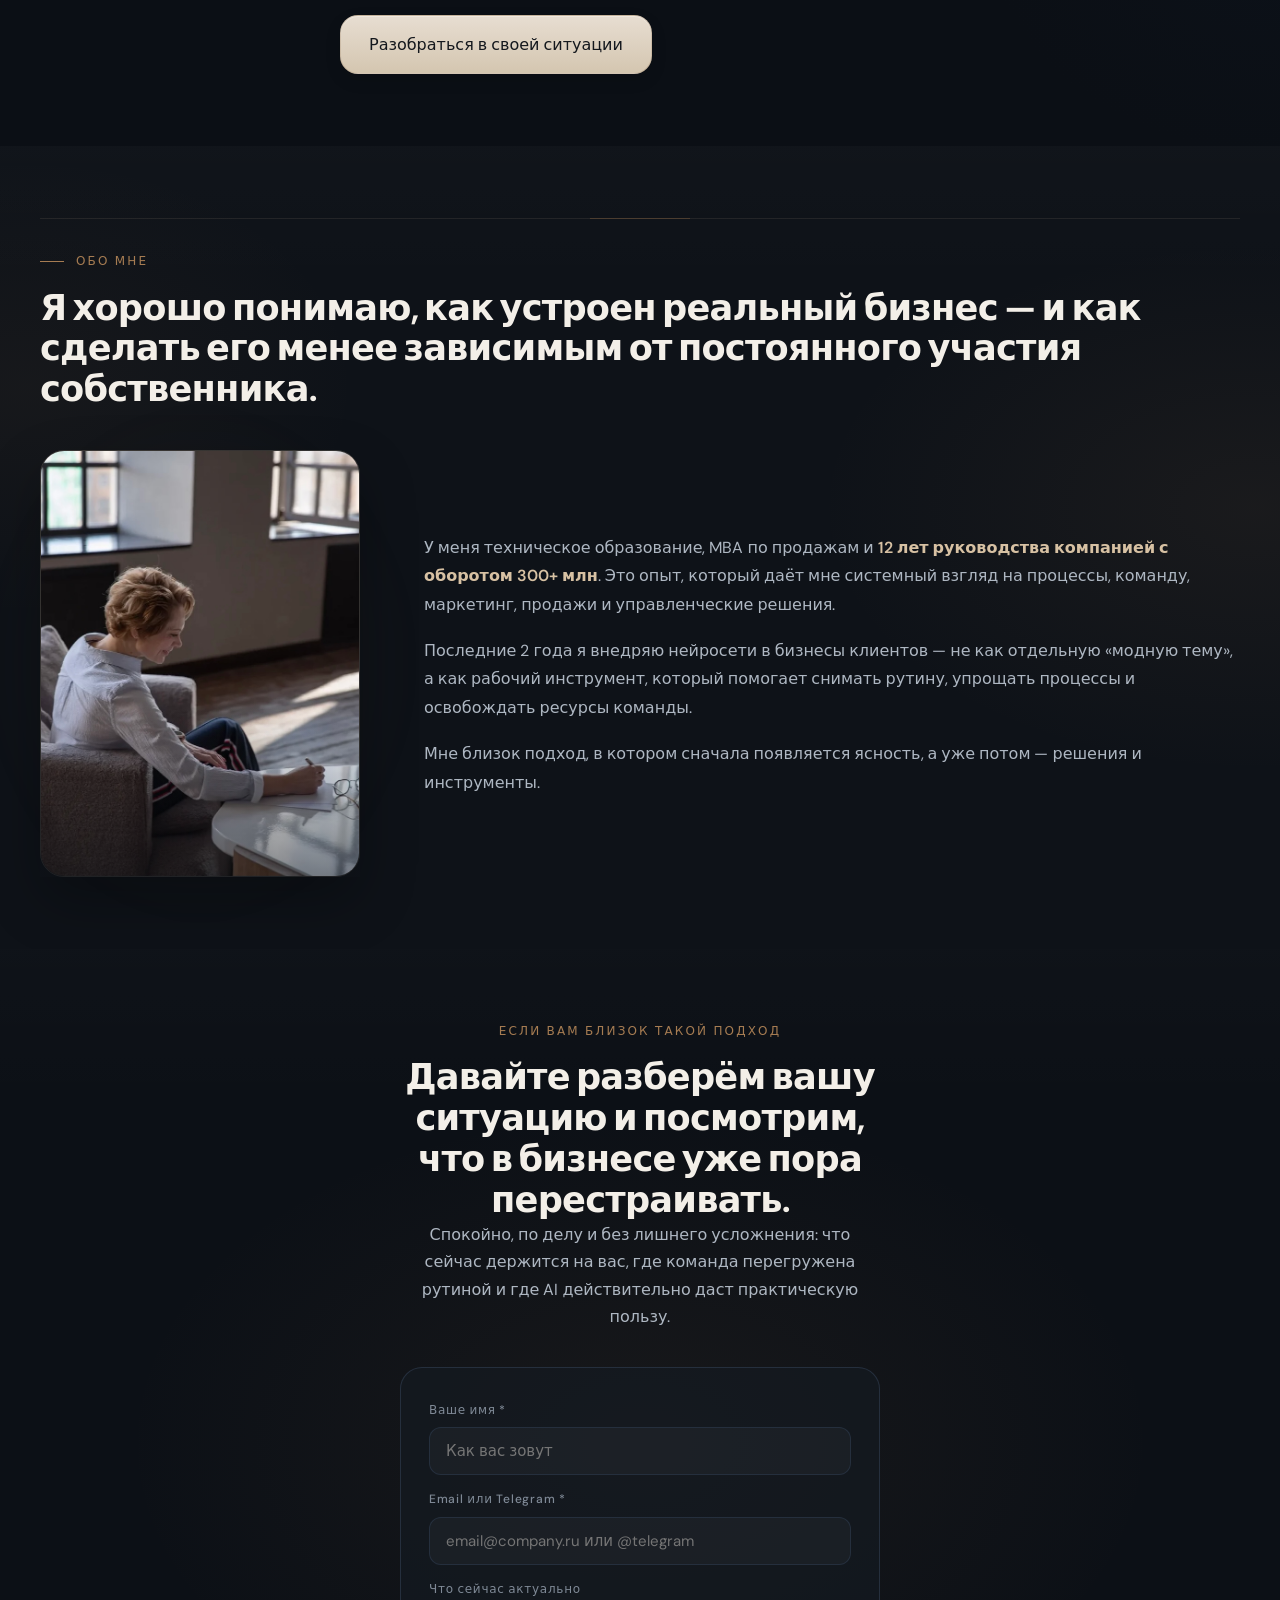
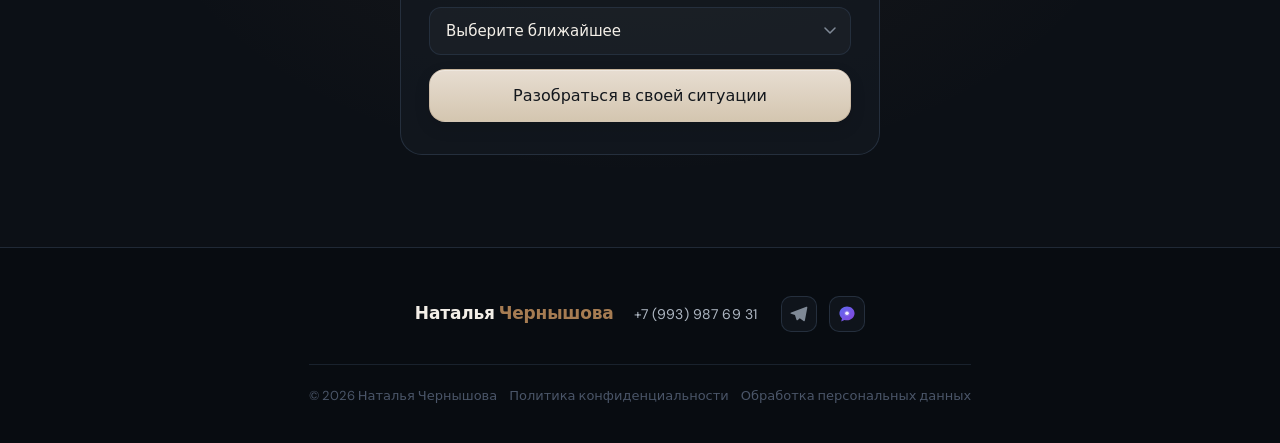
==== commit 56a8a1ae: "Rename nav button to «Что тормозит рост?» Co-Authored-By: Claude Sonnet 4.6 <noreply@anthropic.com>" ====
--- a/index.html
+++ b/index.html
@@ -2020,7 +2020,7 @@
       <li><a href="#about">Обо мне</a></li>
     </ul>
 
-    <a href="https://t.me/AI_questionquiz_bot" target="_blank" rel="noopener" class="nav-btn">Разобраться в ситуации</a>
+    <a href="https://t.me/AI_questionquiz_bot" target="_blank" rel="noopener" class="nav-btn">Что тормозит рост?</a>
 
     <button class="burger" id="burger" aria-label="Меню">
       <span></span><span></span><span></span>
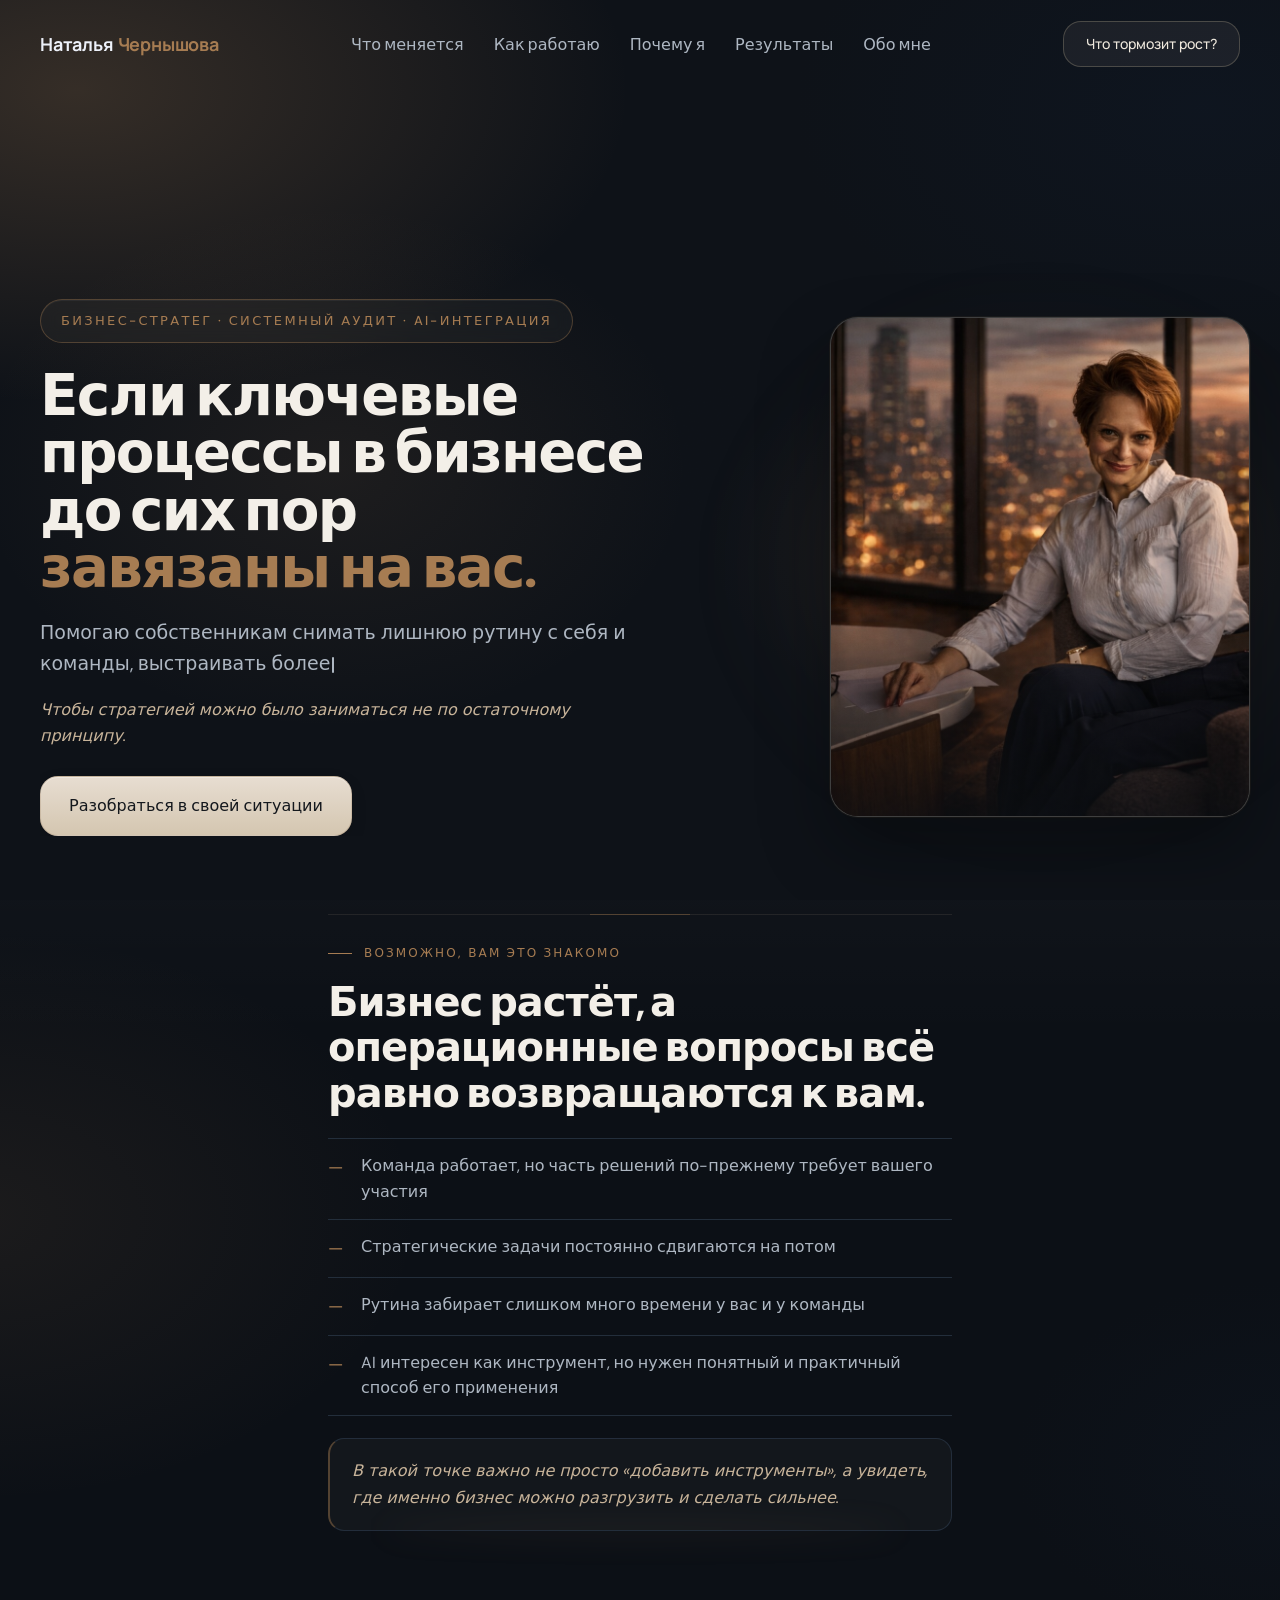
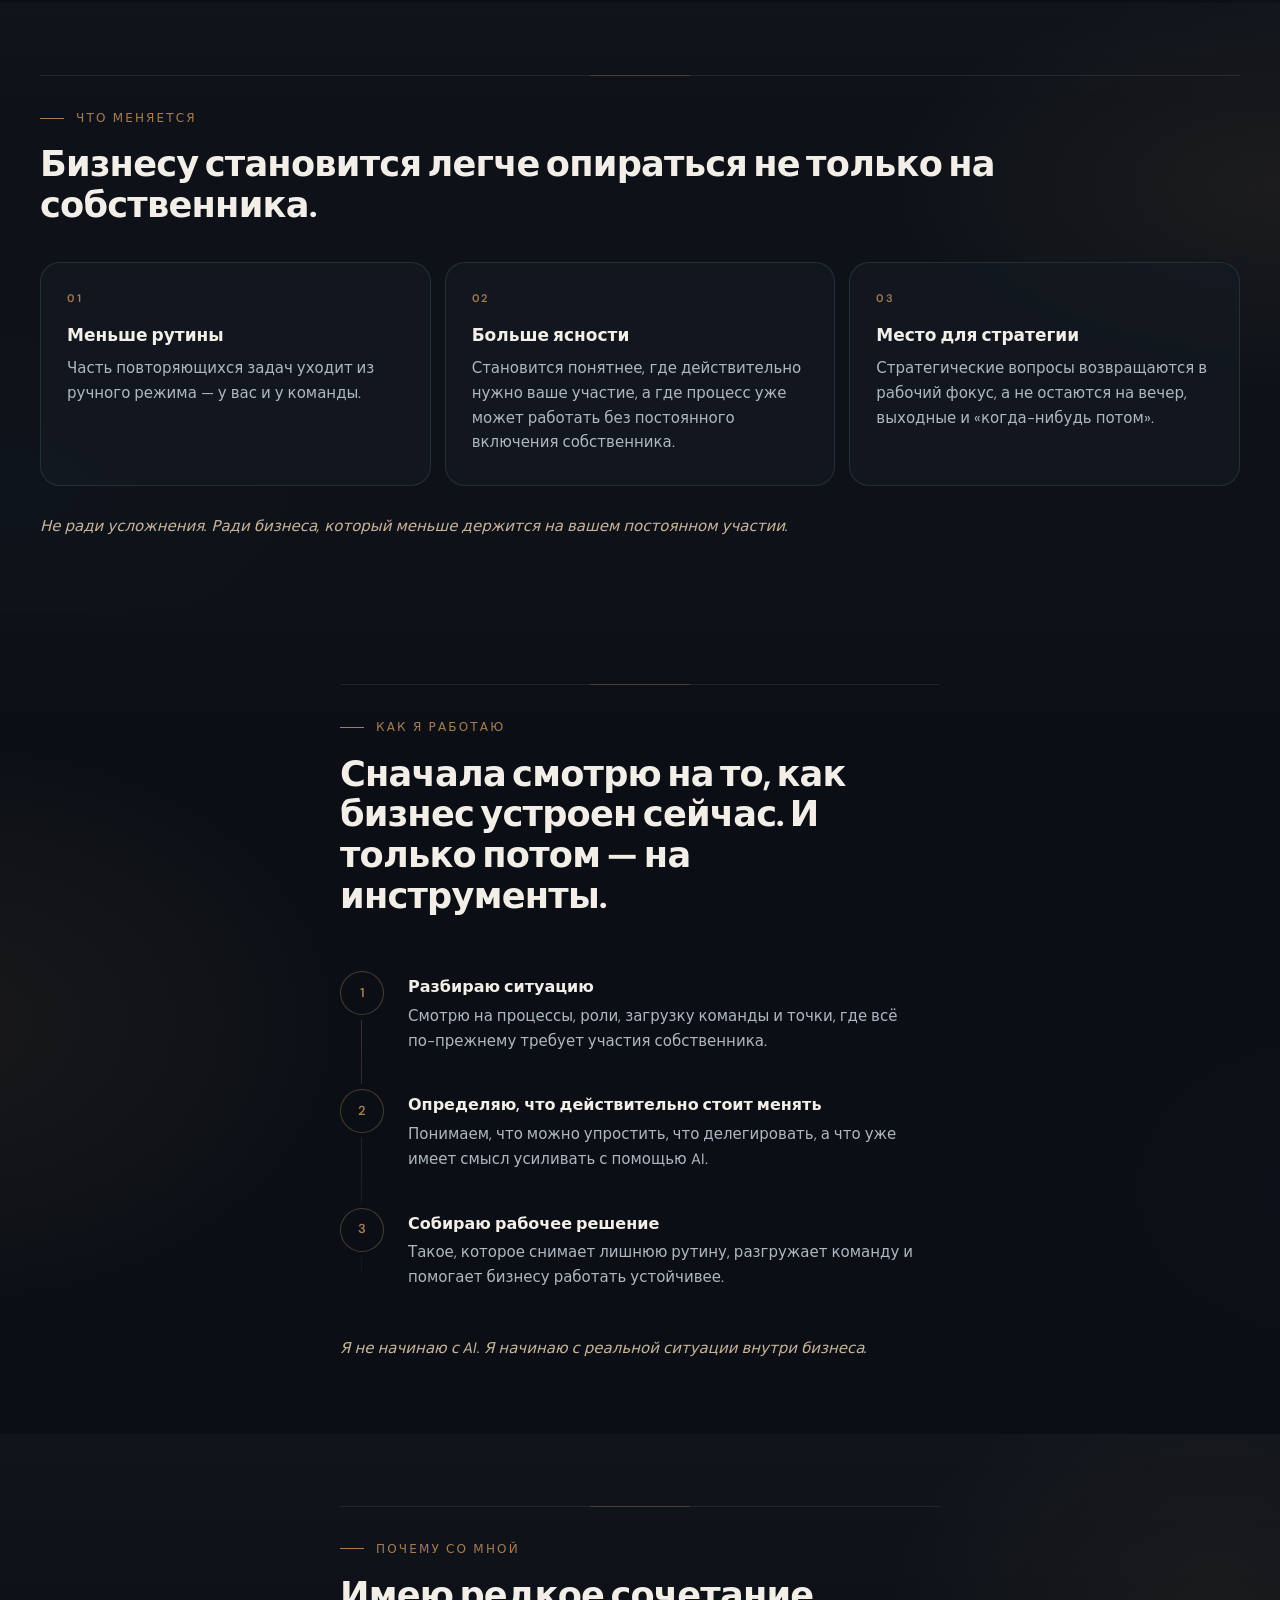
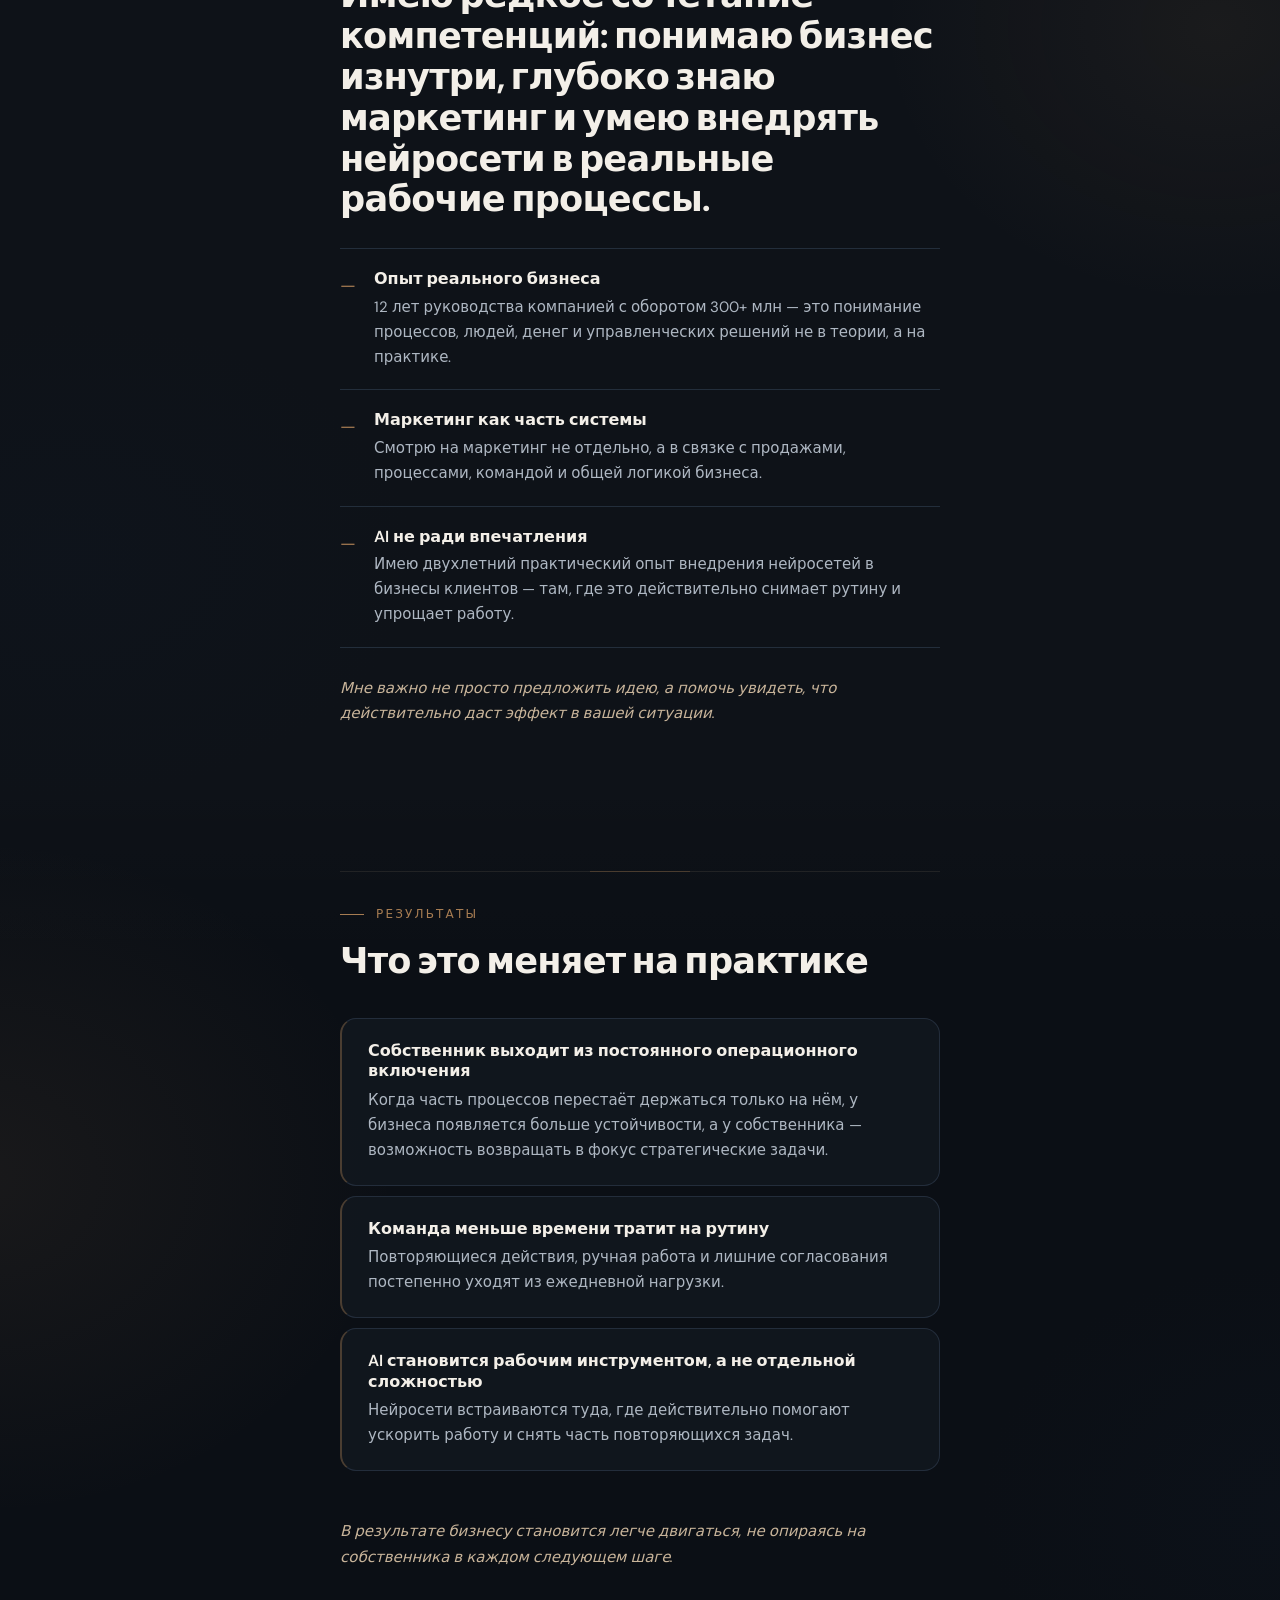
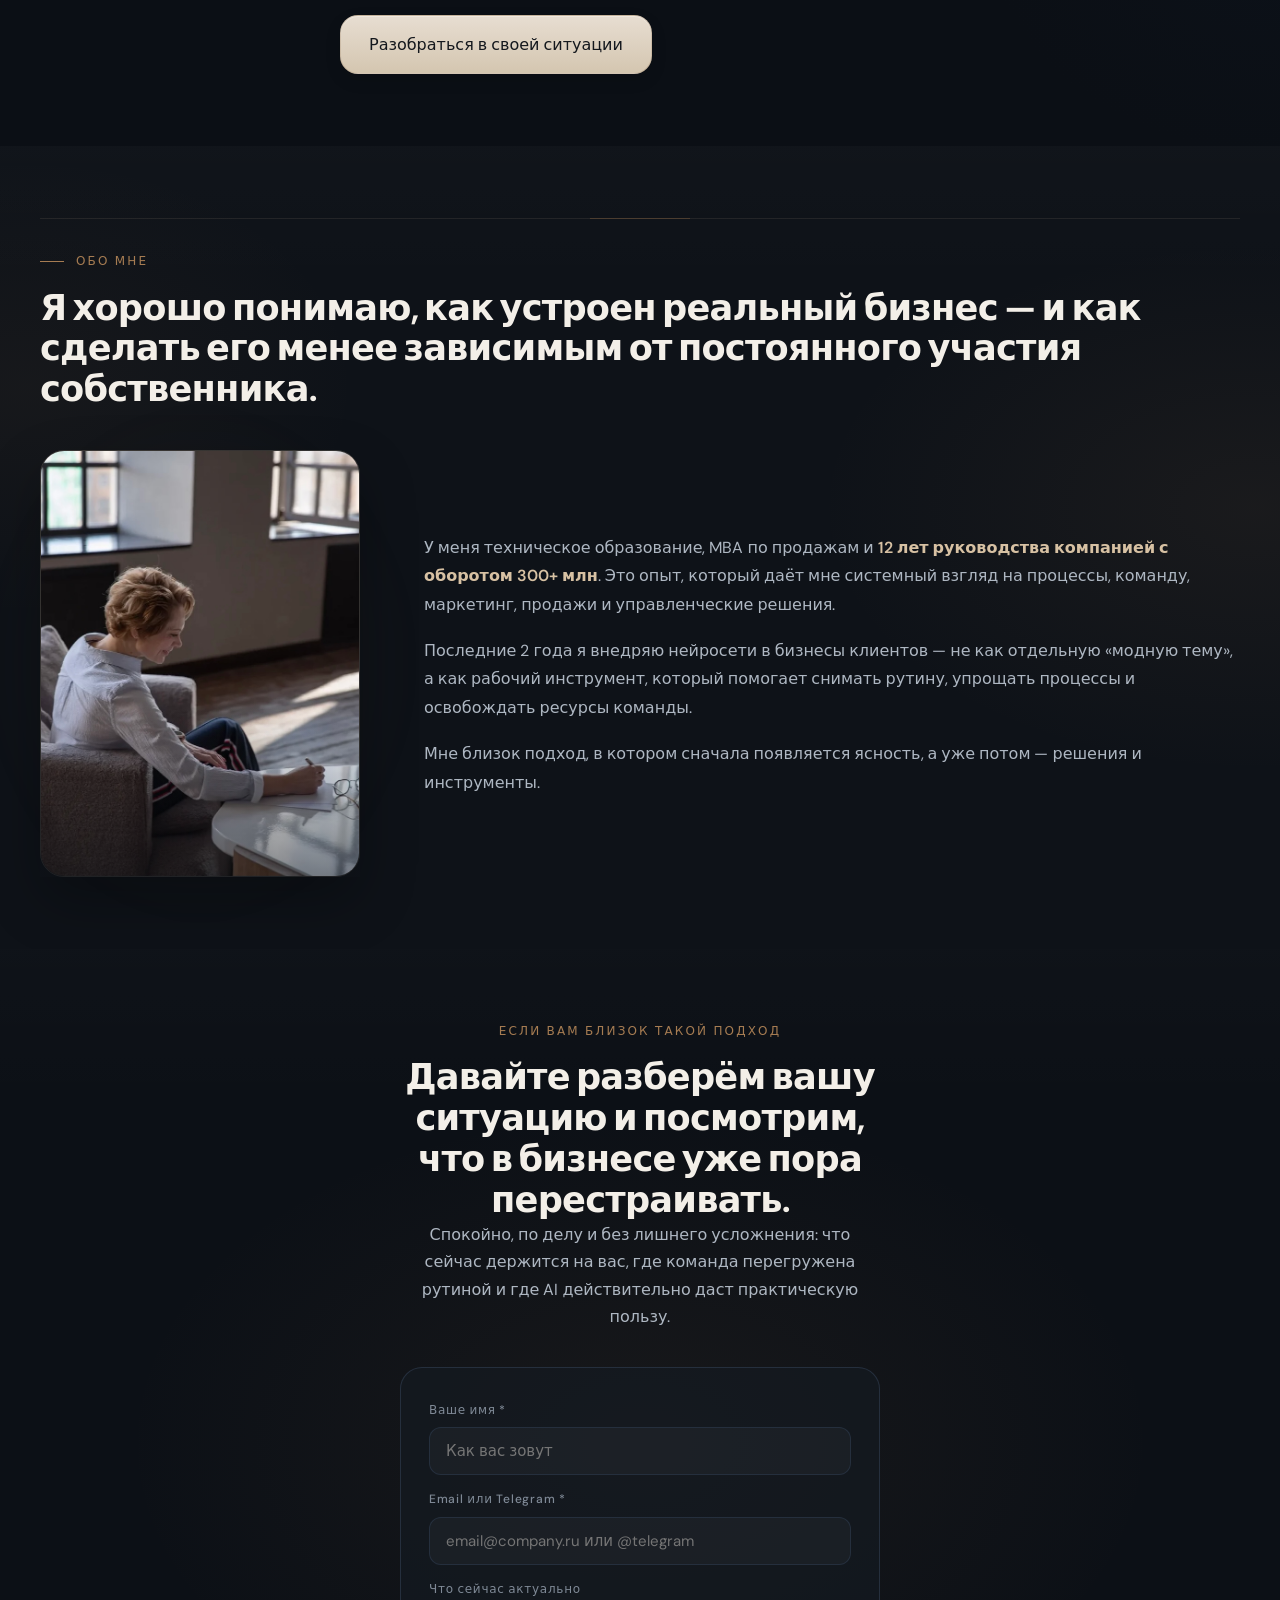
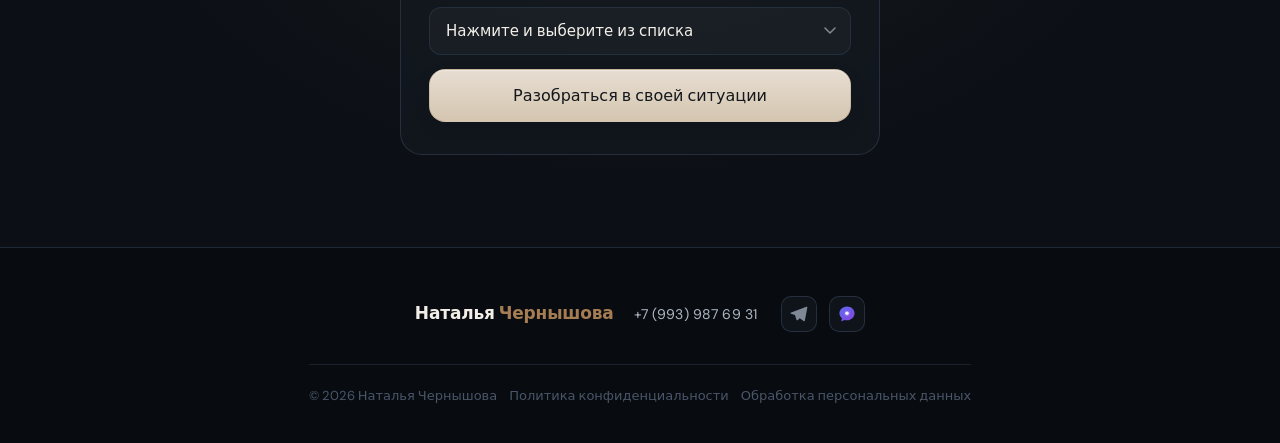
==== commit a7697f97: "Update form select options, session protocol, and gitignore - Rework landing form topic dropdown: ne" ====
--- a/index.html
+++ b/index.html
@@ -2326,12 +2326,13 @@
         <div class="form-group">
           <label for="f-topic">Что сейчас актуально</label>
           <select id="f-topic" name="topic">
-            <option value="">Выберите ближайшее</option>
+            <option value="">Нажмите и выберите из списка</option>
             <option value="ops">Хочу выйти из операционки</option>
             <option value="ai">Интересует AI — непонятно с чего начать</option>
             <option value="process">Нужен системный взгляд на процессы</option>
             <option value="team">Команда перегружена рутиной</option>
-            <option value="other">Другое — расскажу в сообщении</option>
+            <option value="time">Хочу найти время на стратегию и важное</option>
+            <option value="other">Другое — расскажу при встрече</option>
           </select>
         </div>
         <div class="form-submit">
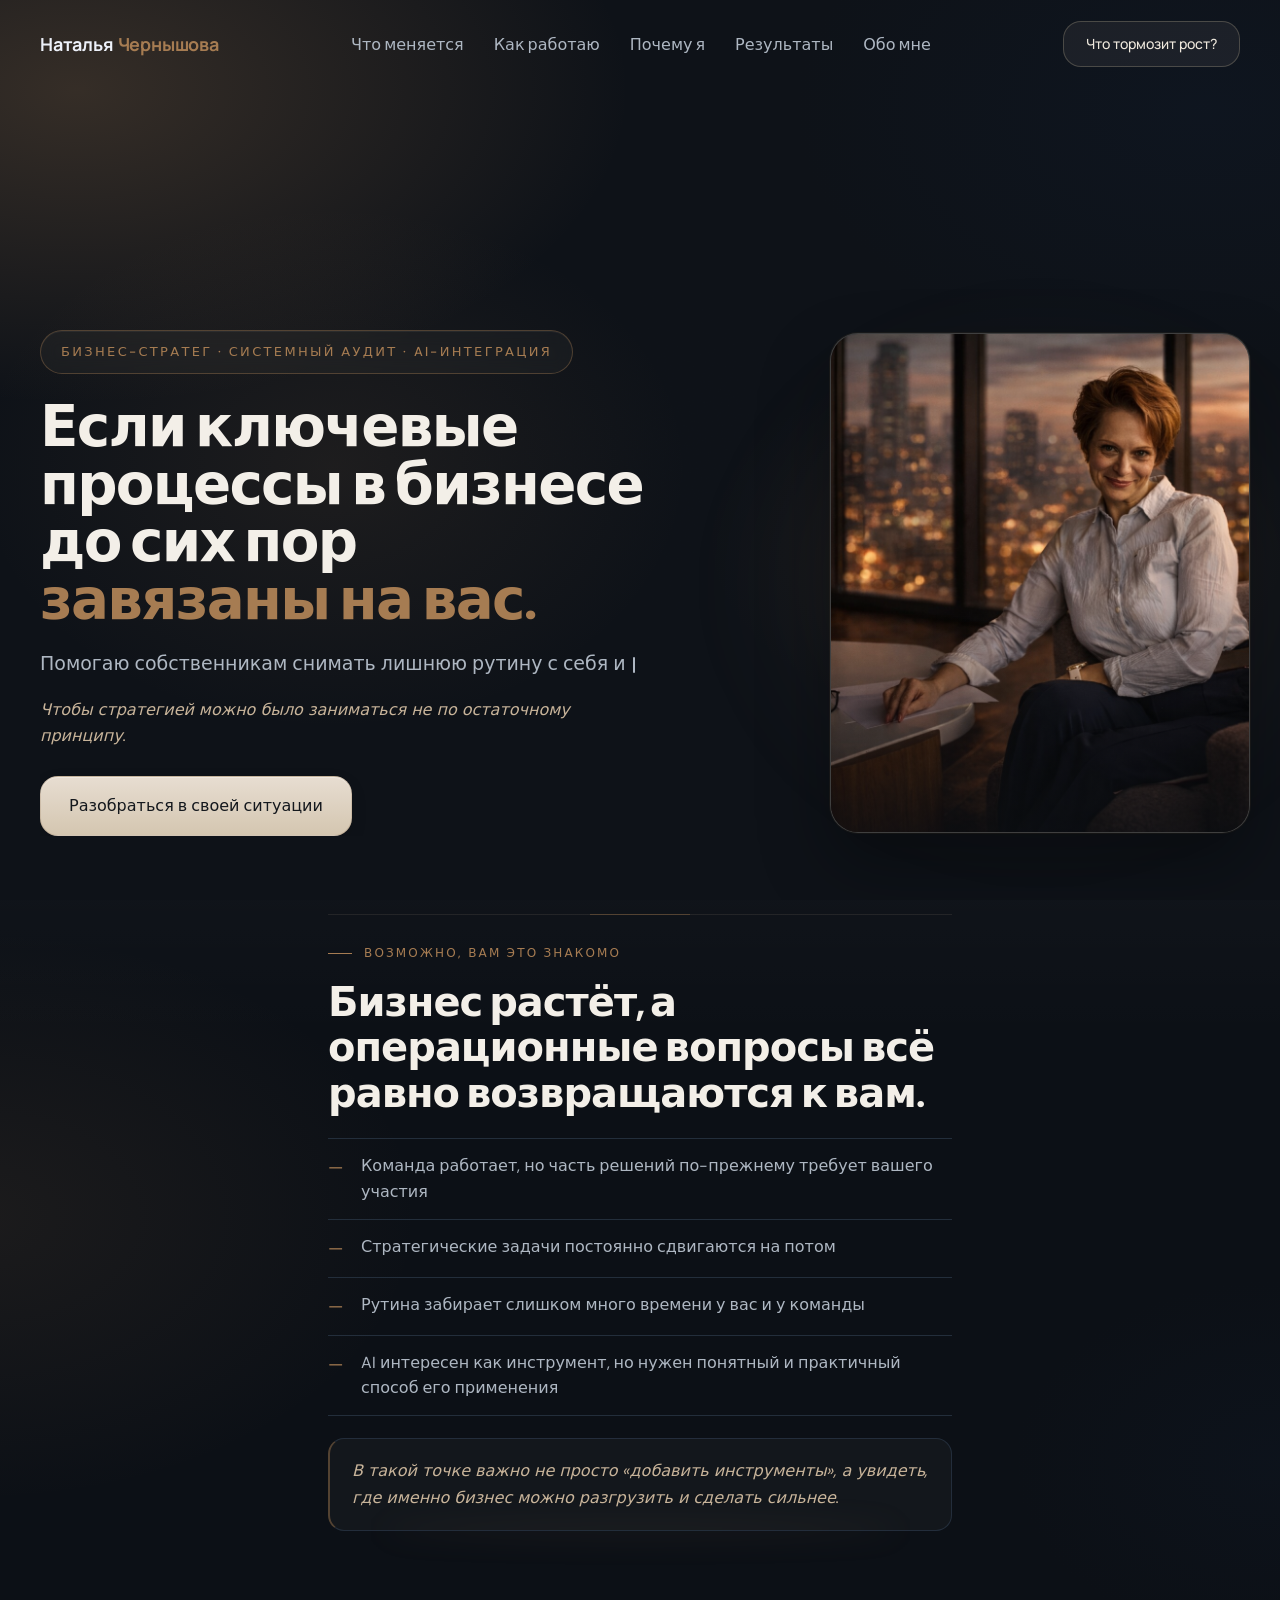
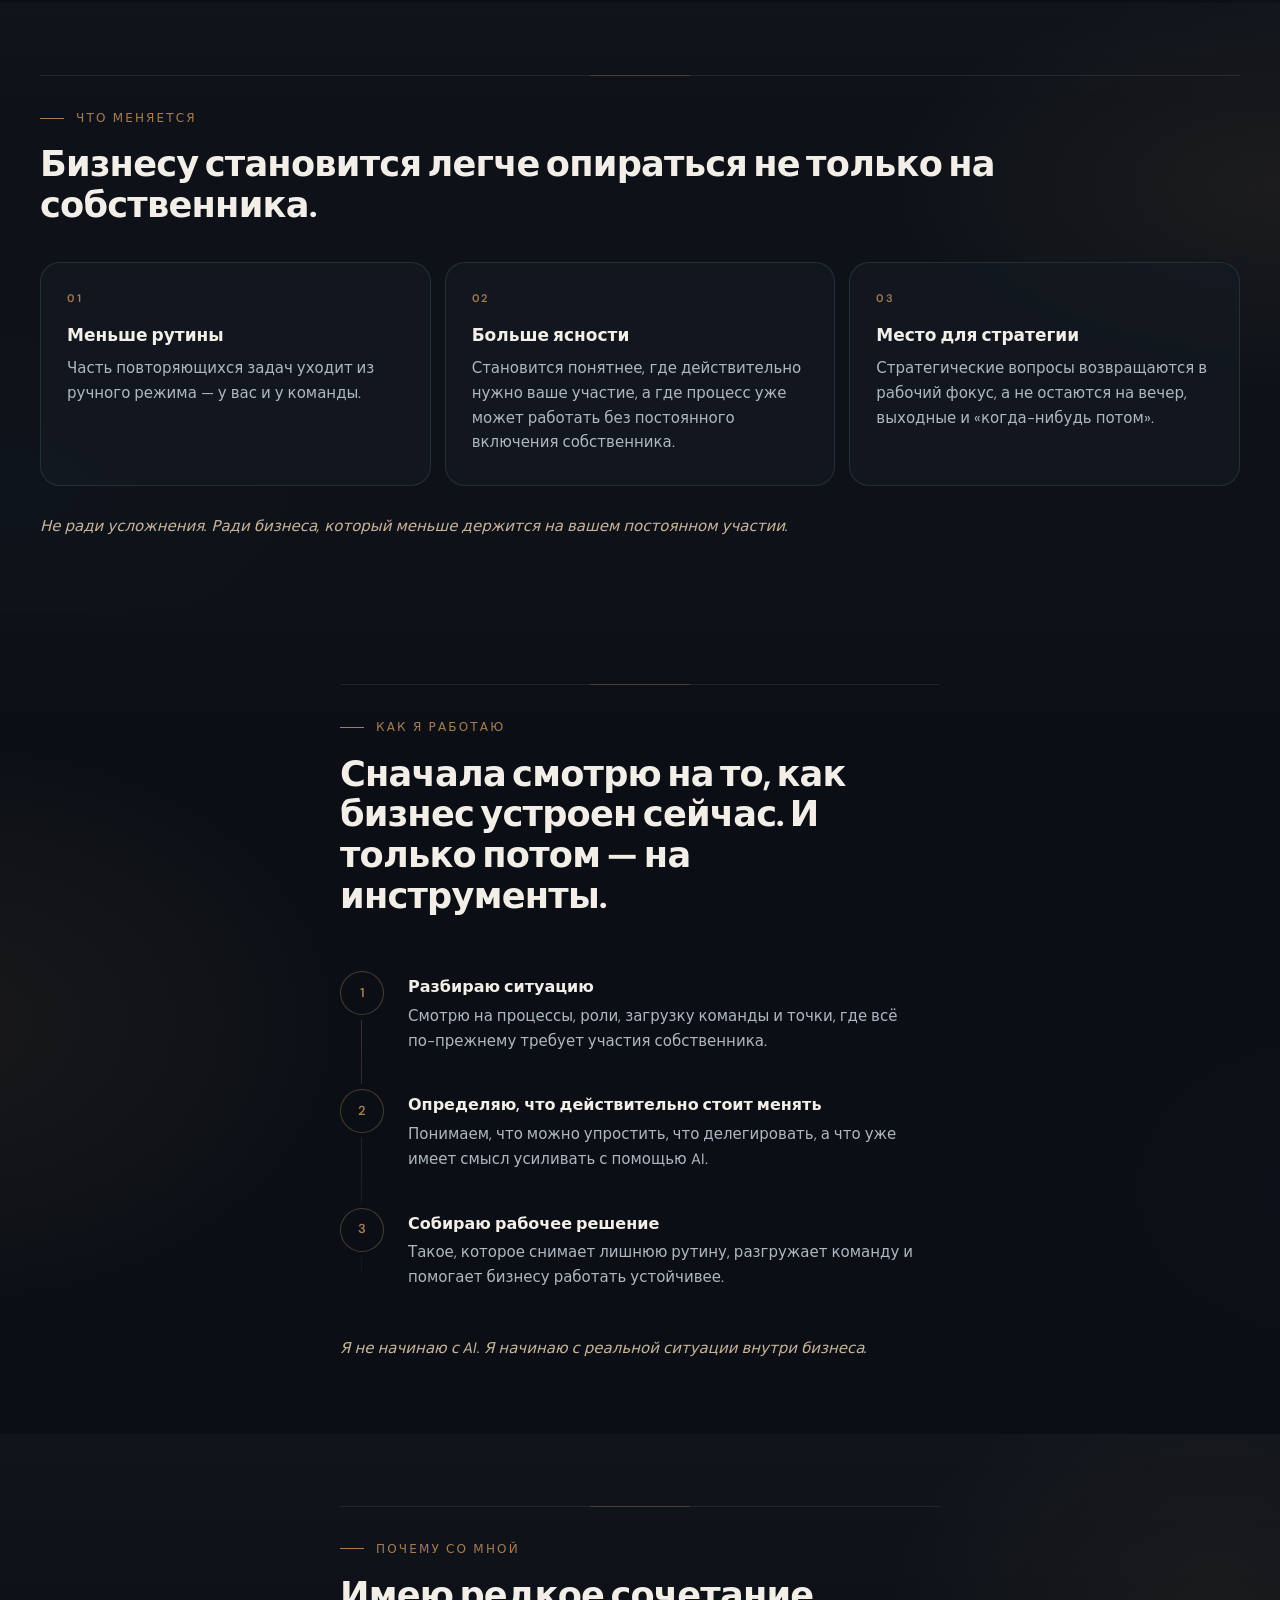
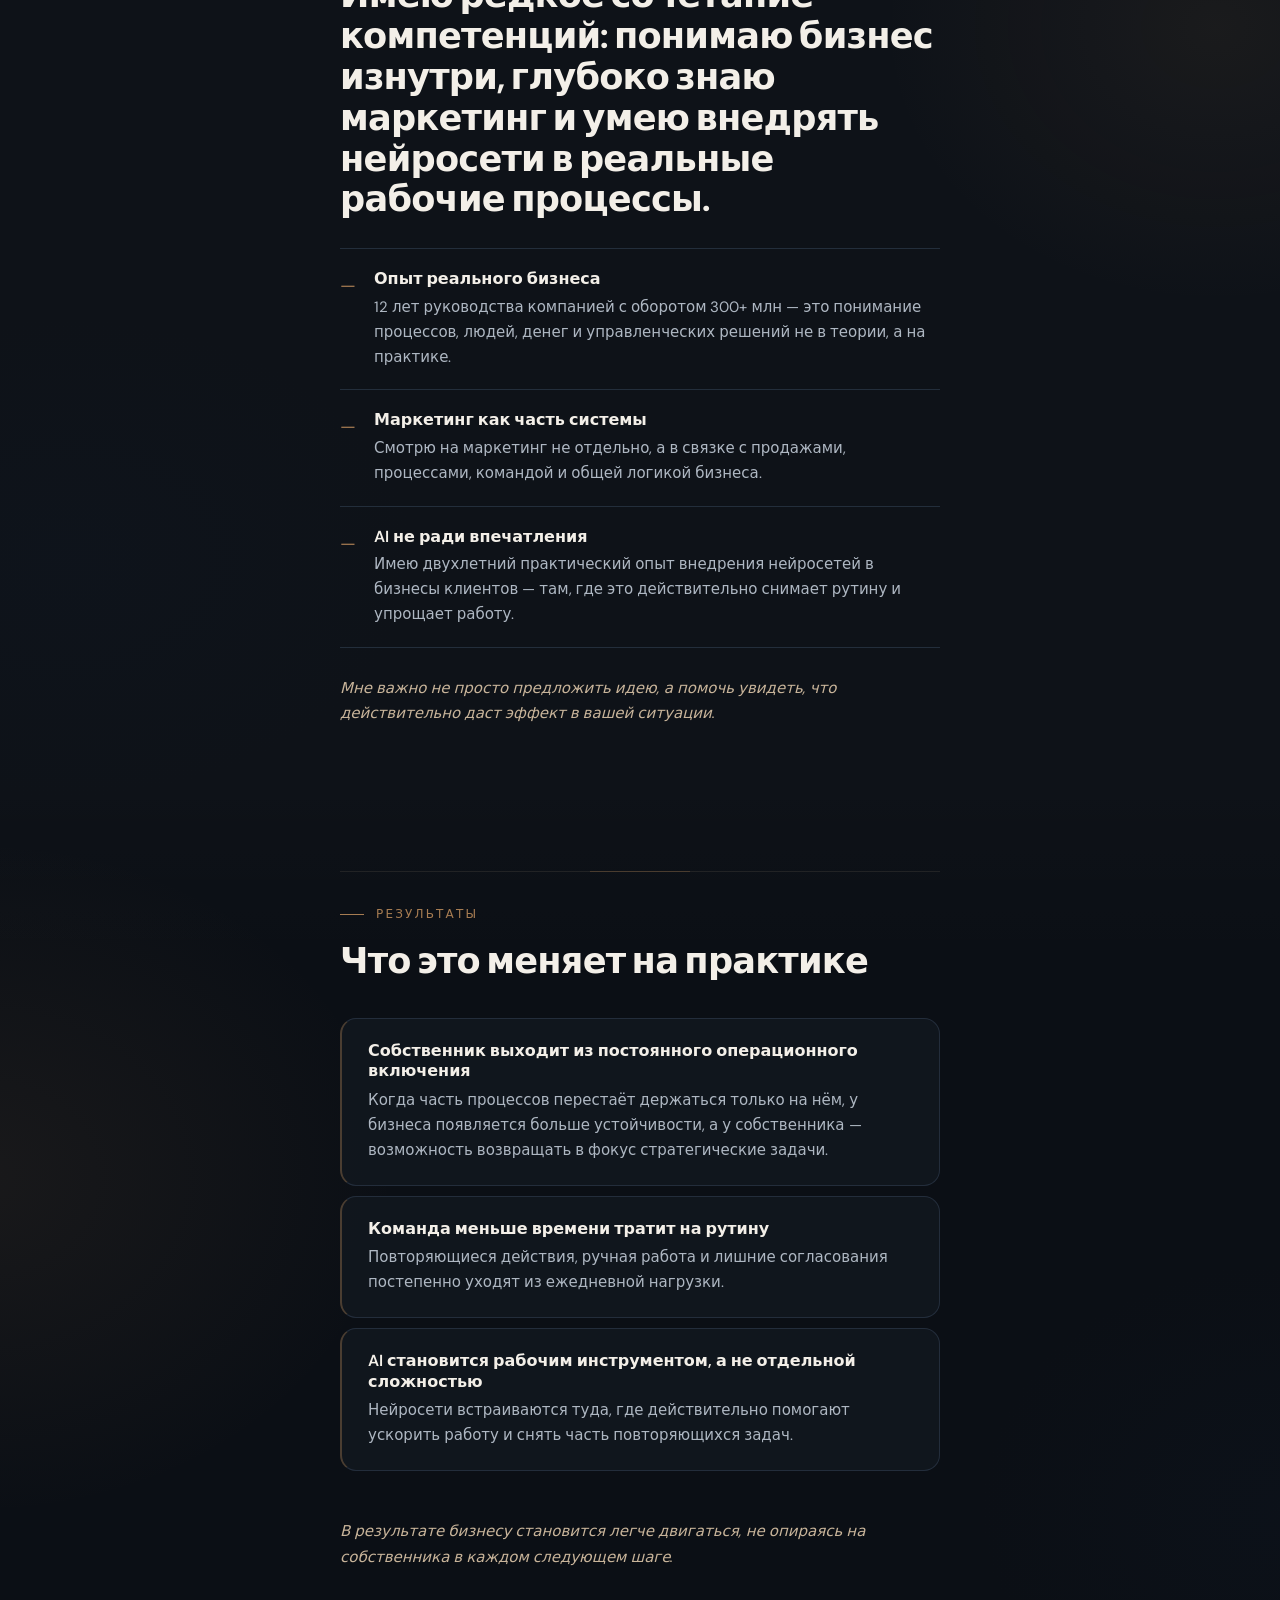
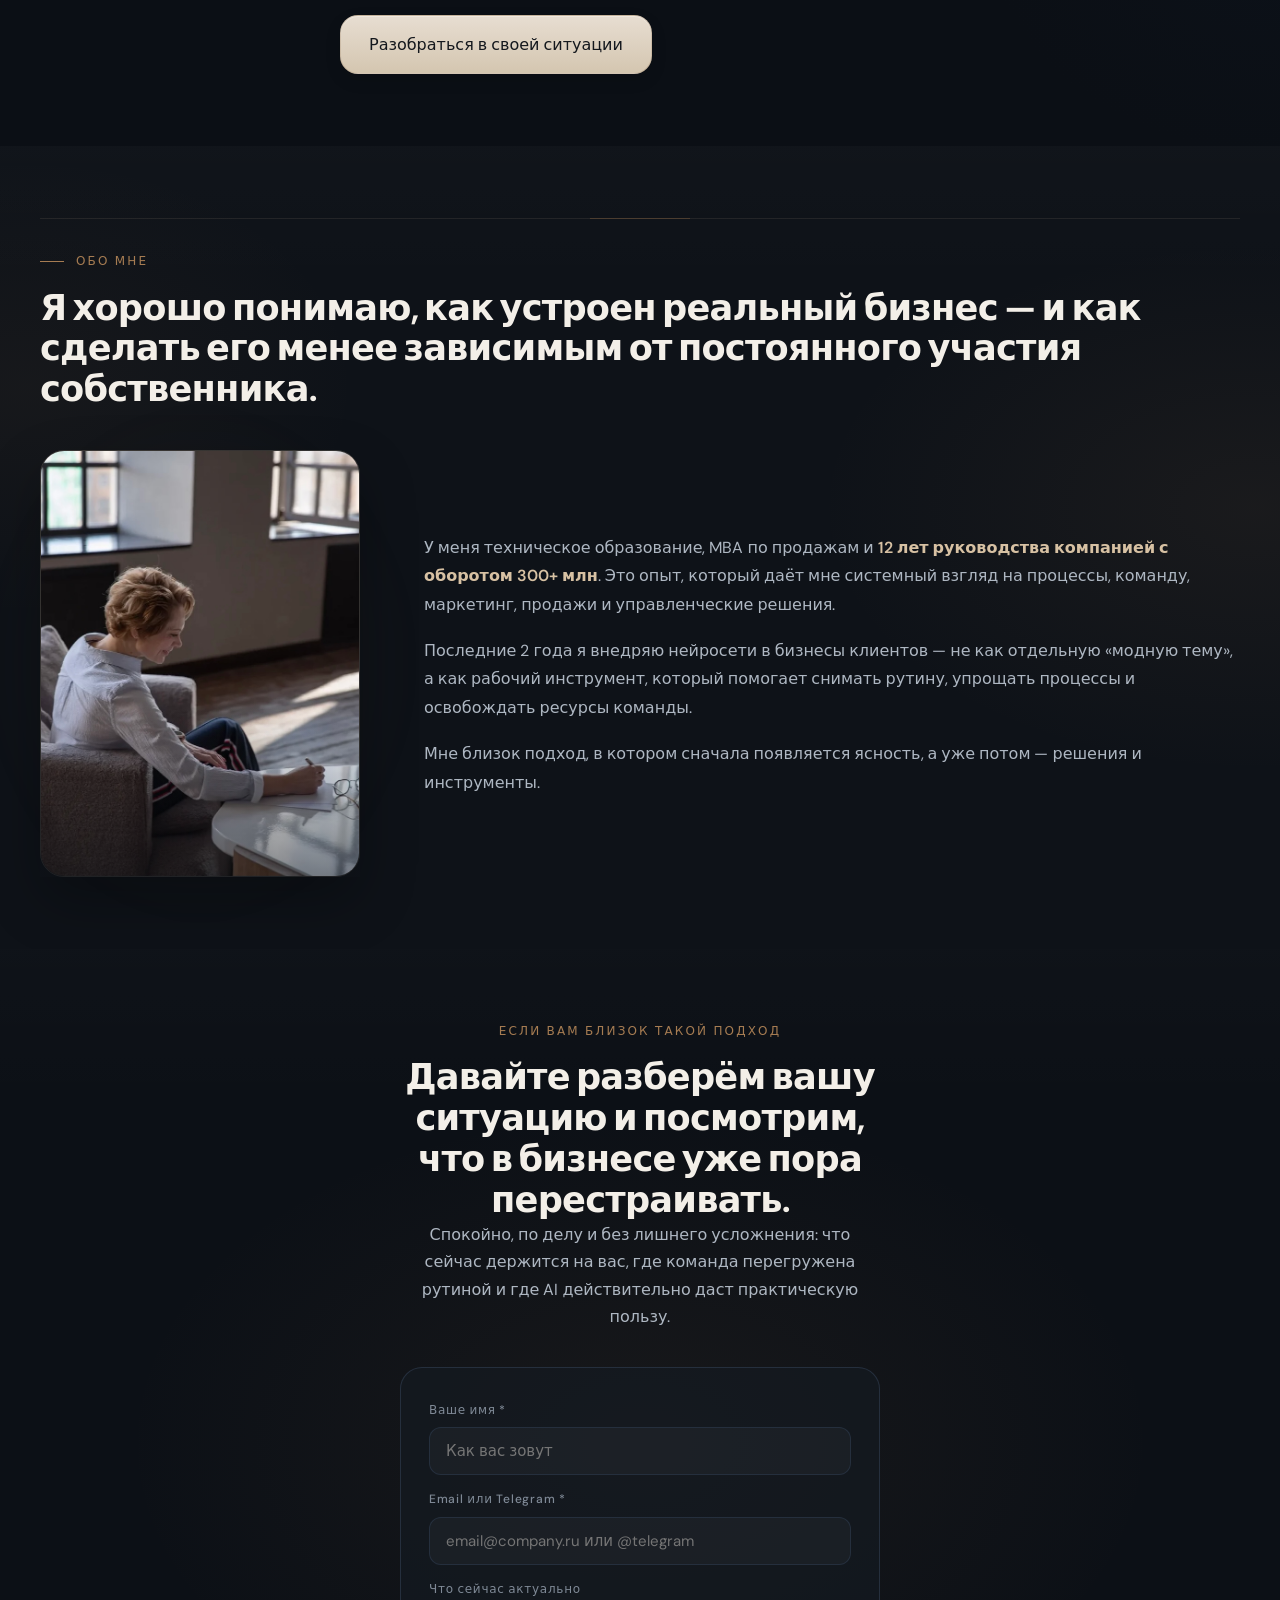
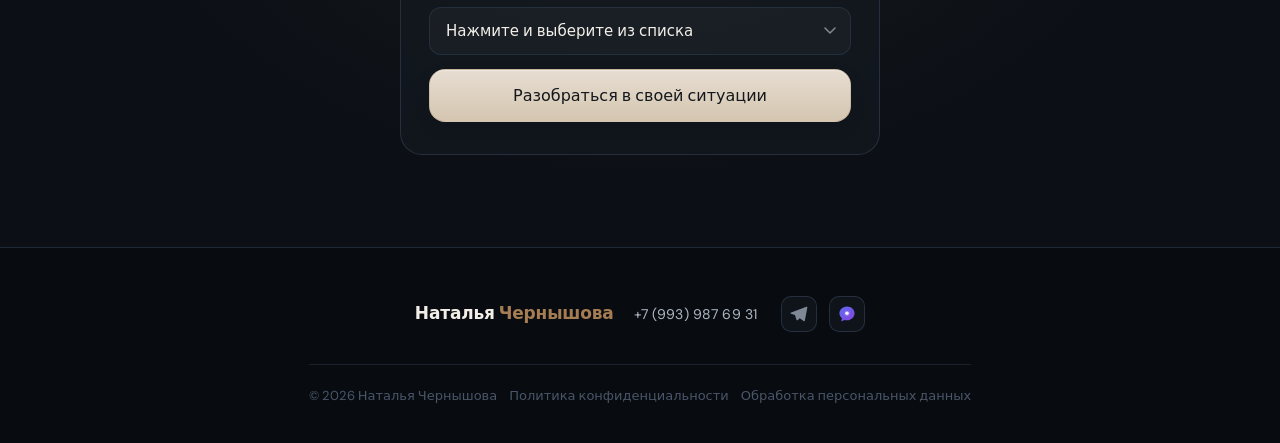
==== commit ba588865: "Add /api/contact endpoint and connect landing form to Supabase" ====
--- a/index.html
+++ b/index.html
@@ -2485,7 +2485,17 @@
     txt.textContent = 'Отправляется…';
     btn.disabled = true;
 
-    await new Promise(r => setTimeout(r, 900));
+    try {
+      await fetch('https://navi-prolab.ru/api/contact', {
+        method: 'POST',
+        headers: { 'Content-Type': 'application/json' },
+        body: JSON.stringify({
+          name: form.querySelector('[name="name"]').value.trim(),
+          contact: form.querySelector('[name="contact"]').value.trim(),
+          topic: form.querySelector('[name="topic"]').value || null
+        })
+      });
+    } catch (_) {}
 
     form.style.display = 'none';
     ok.classList.add('show');
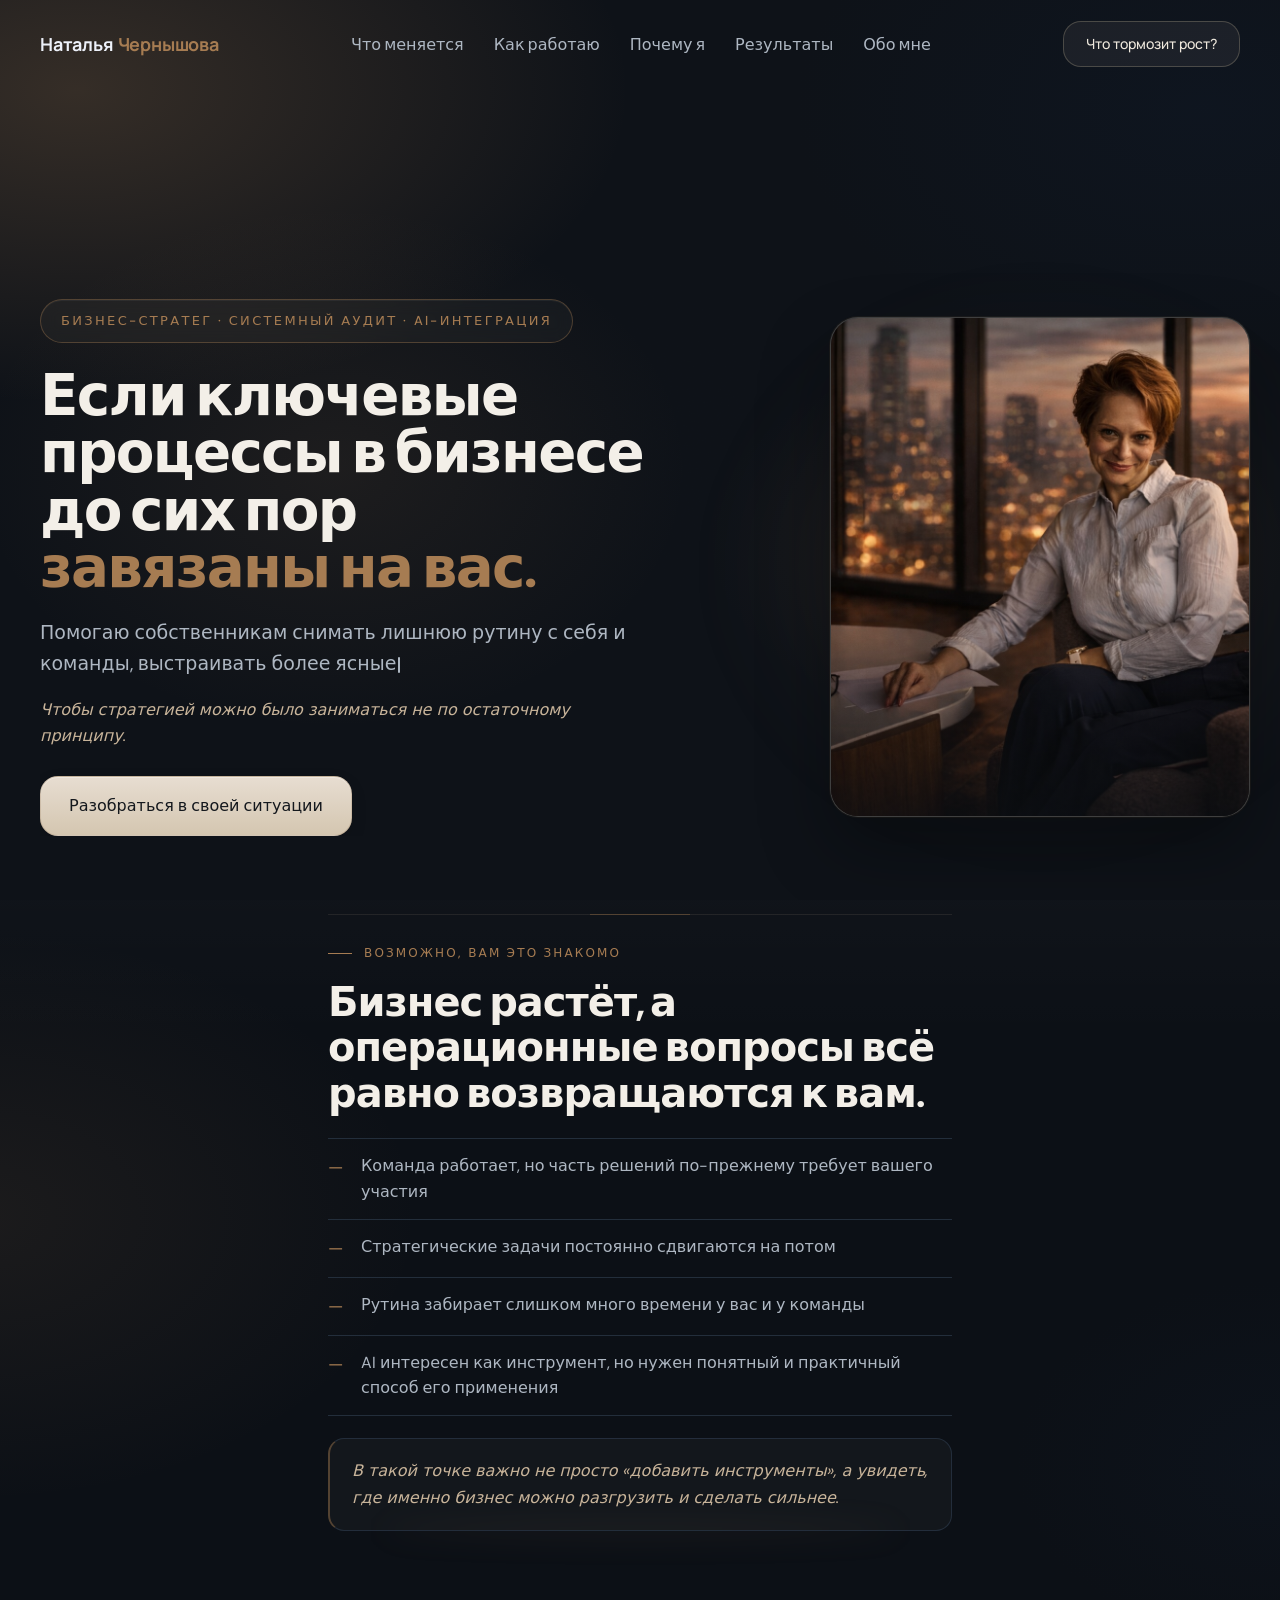
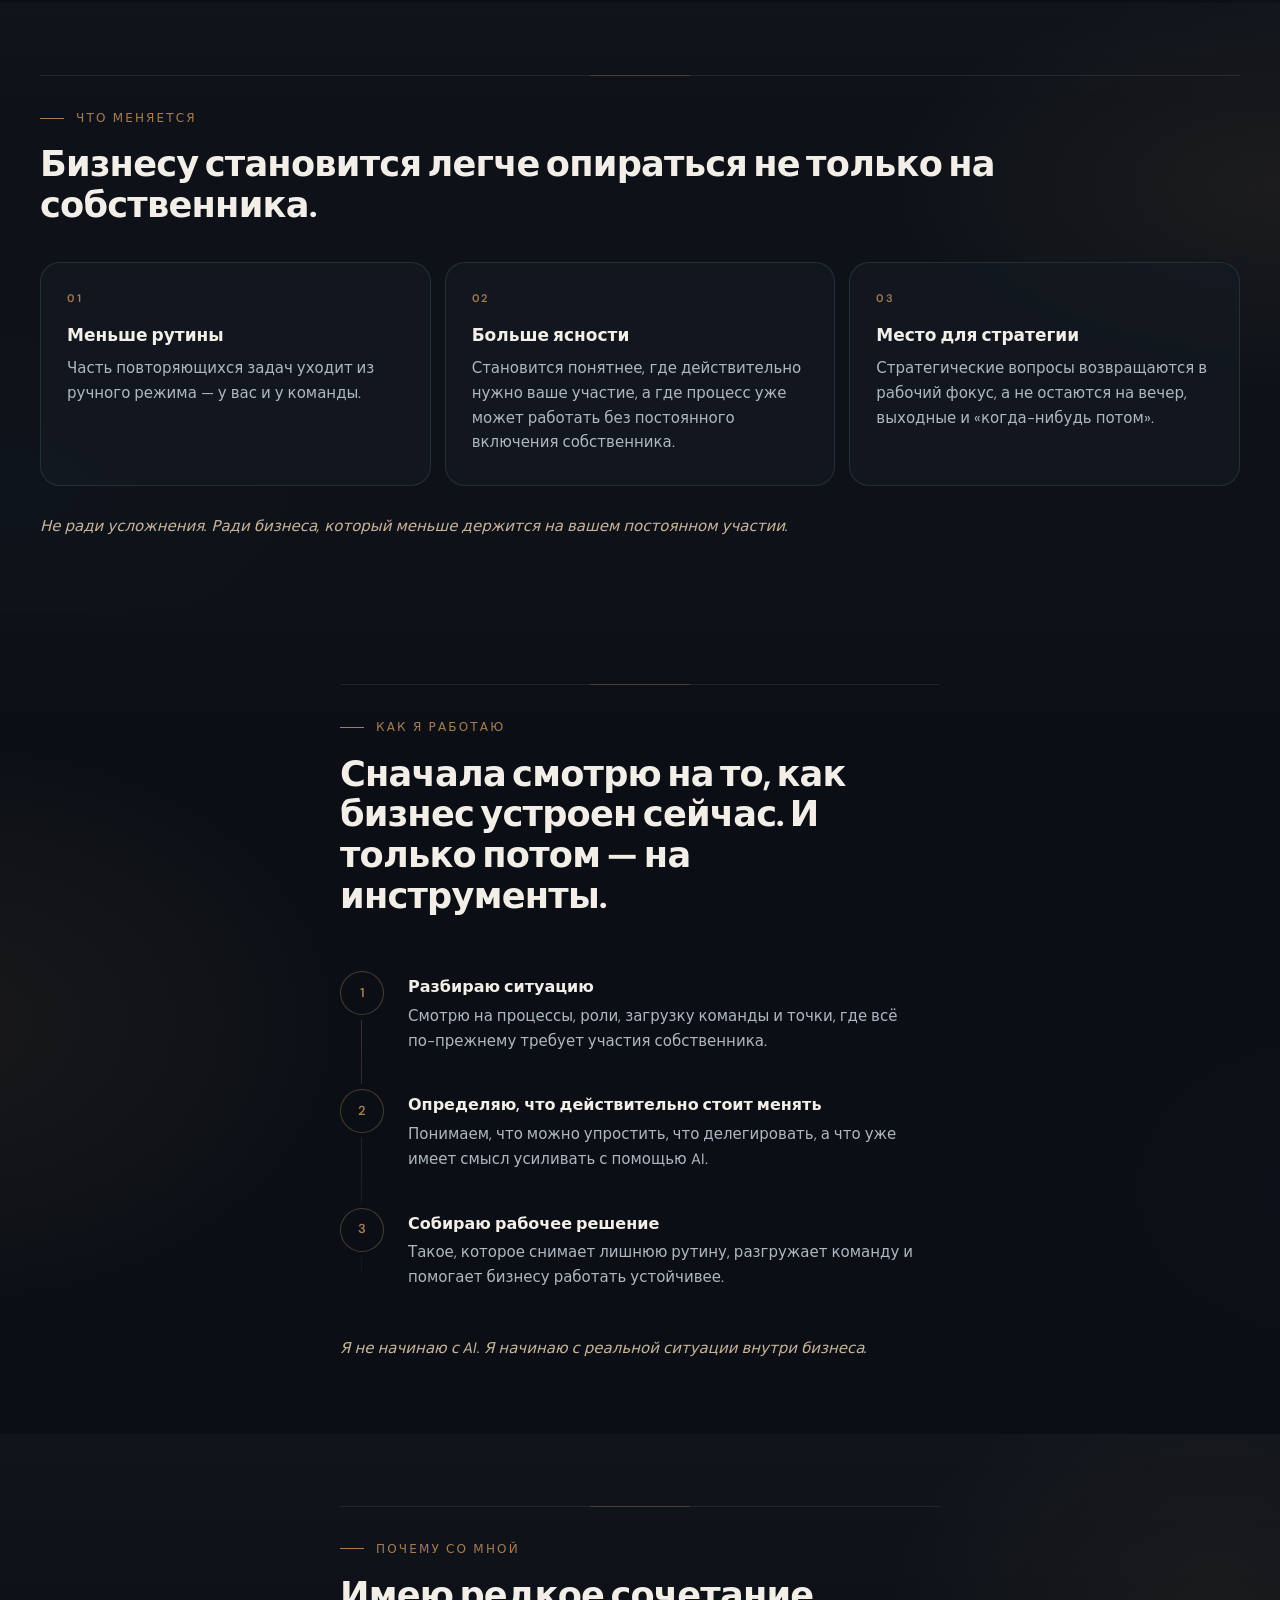
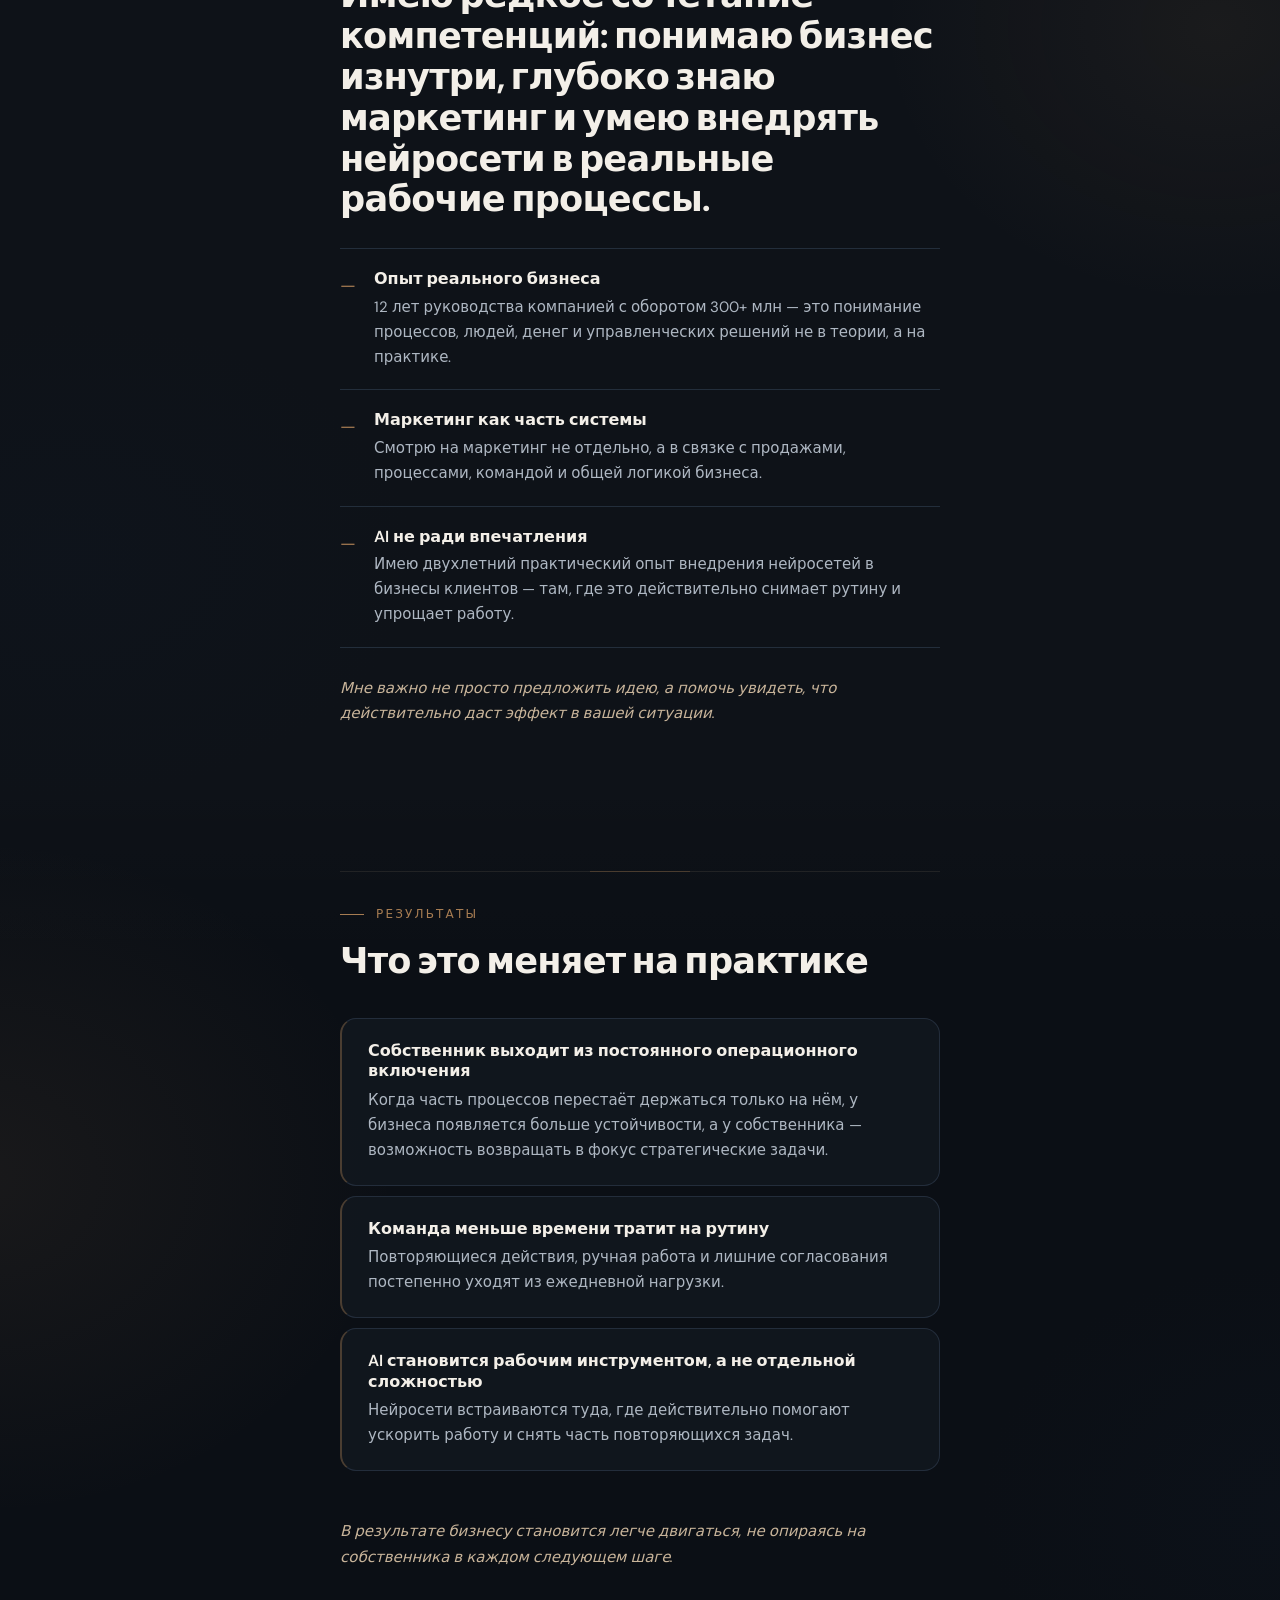
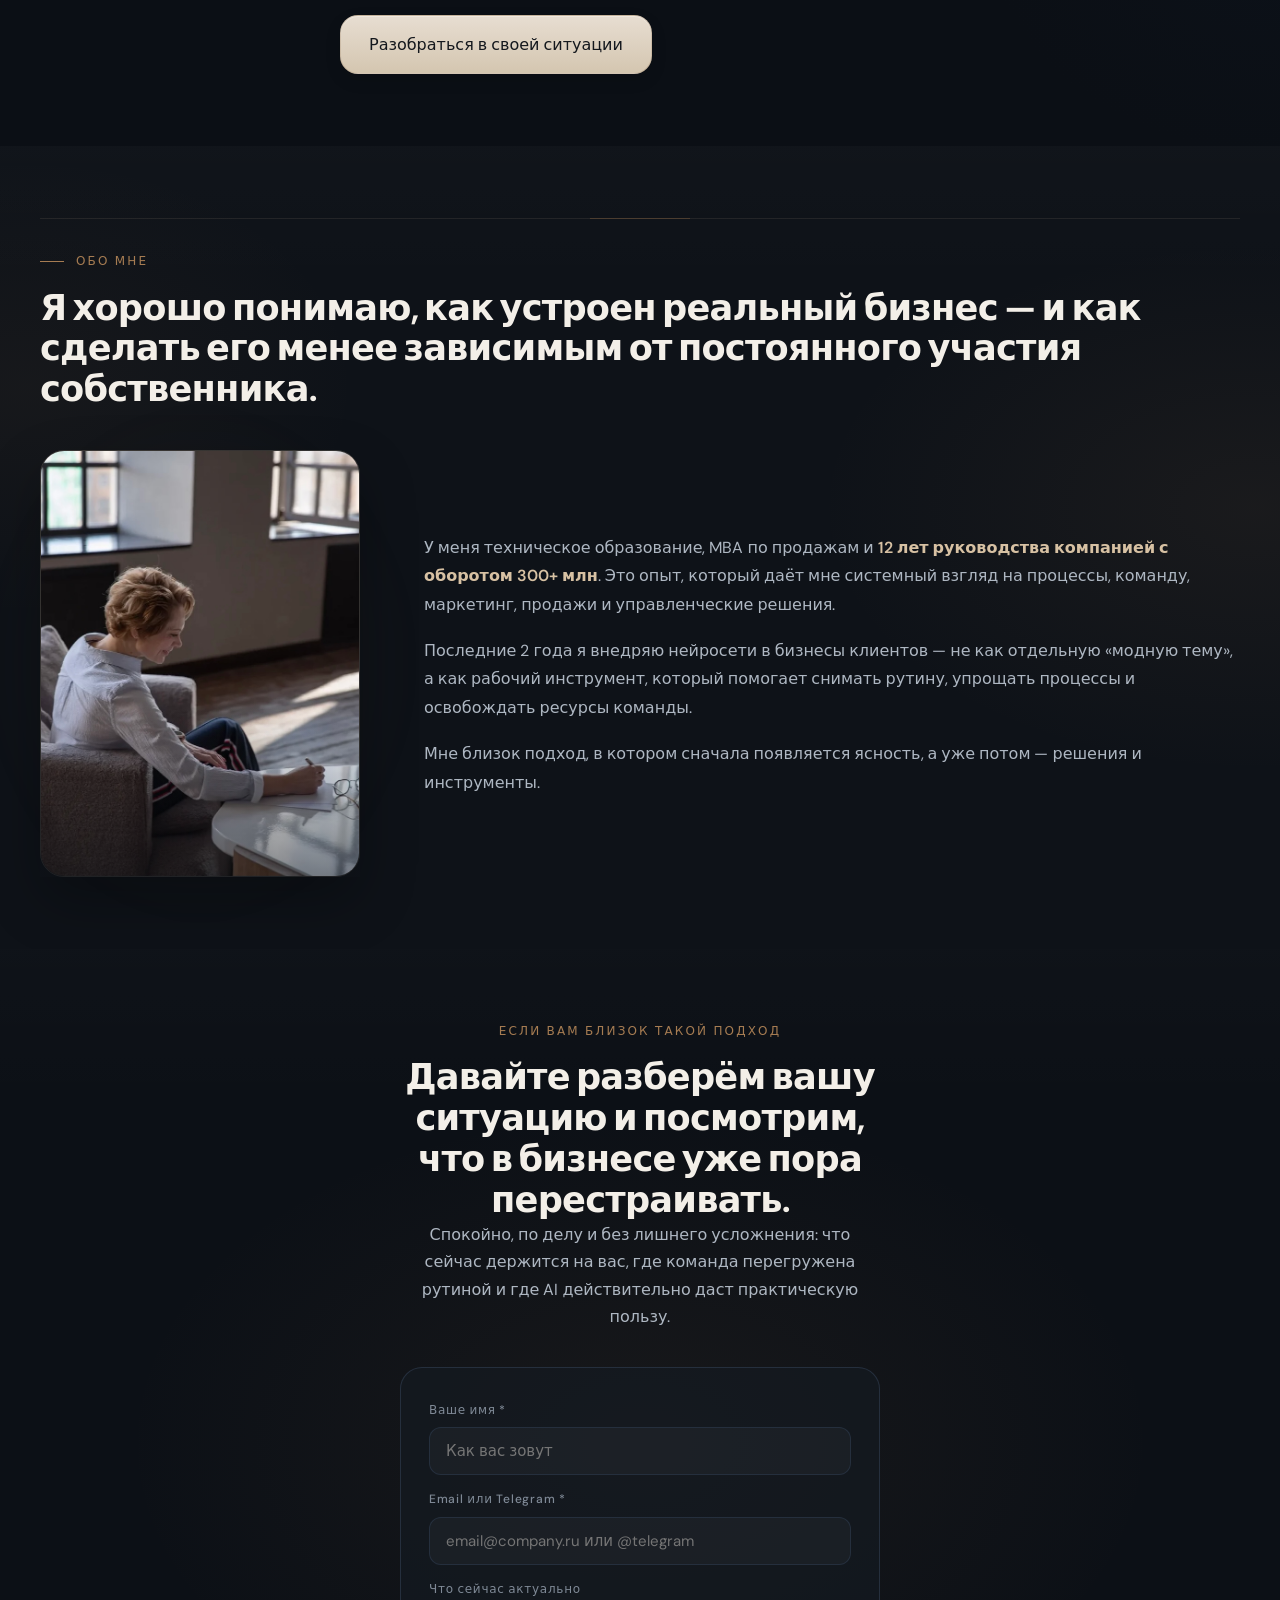
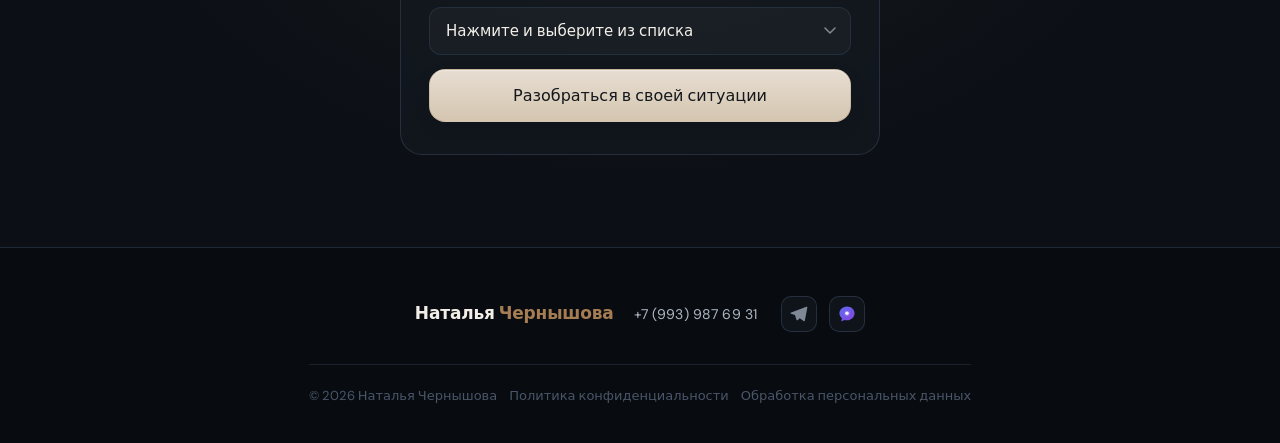
==== commit ea1faec6: "Add quiz CTA to mobile nav menu" ====
--- a/index.html
+++ b/index.html
@@ -2035,6 +2035,7 @@
   <a href="#results"  class="ml">Результаты</a>
   <a href="#about"    class="ml">Обо мне</a>
   <a href="#contact"  class="ml" style="margin-top:12px;color:var(--gold-3);">Разобраться в ситуации →</a>
+  <a href="https://t.me/AI_questionquiz_bot" target="_blank" rel="noopener" class="ml" style="margin-top:16px;padding:14px 36px;background:linear-gradient(180deg,#E7DDD1 0%,#D4C6B0 100%);color:#14181D;border-radius:18px;font-size:1rem;">Что тормозит рост? →</a>
 </div>
 
 
